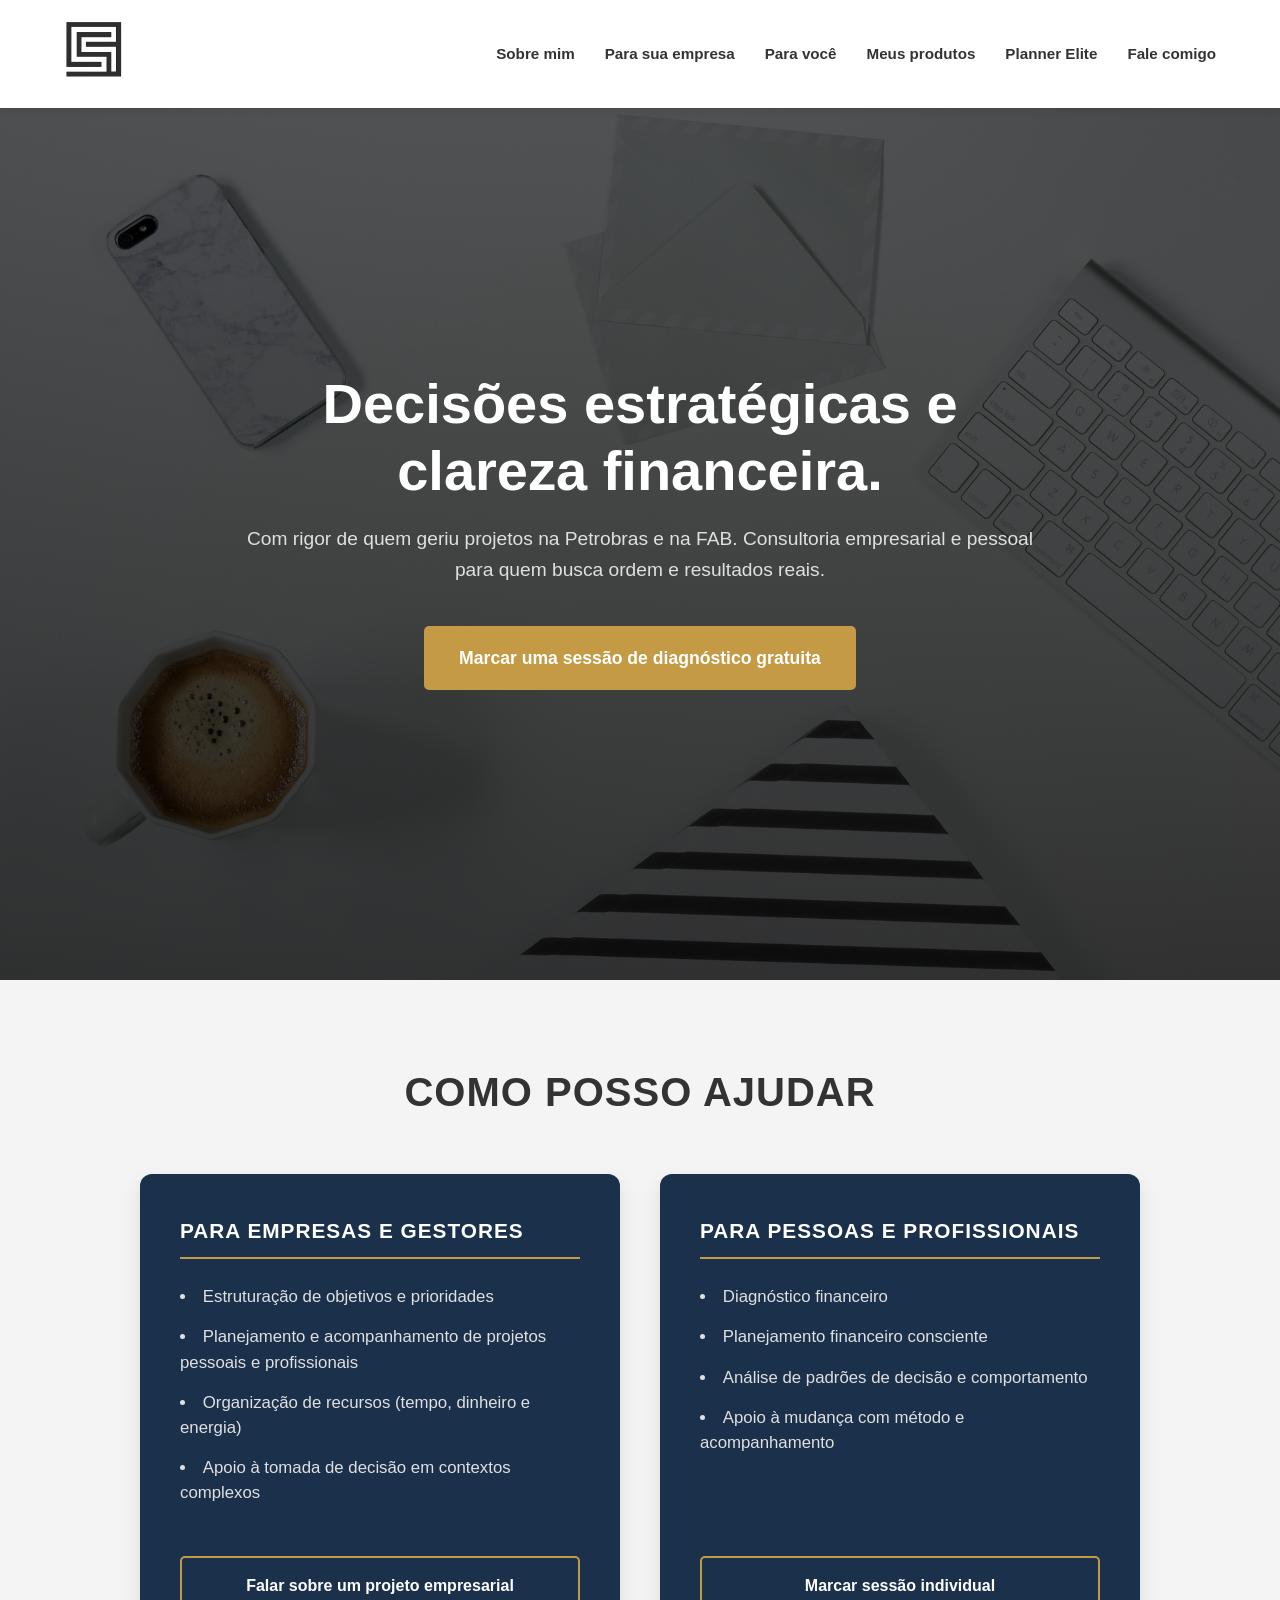
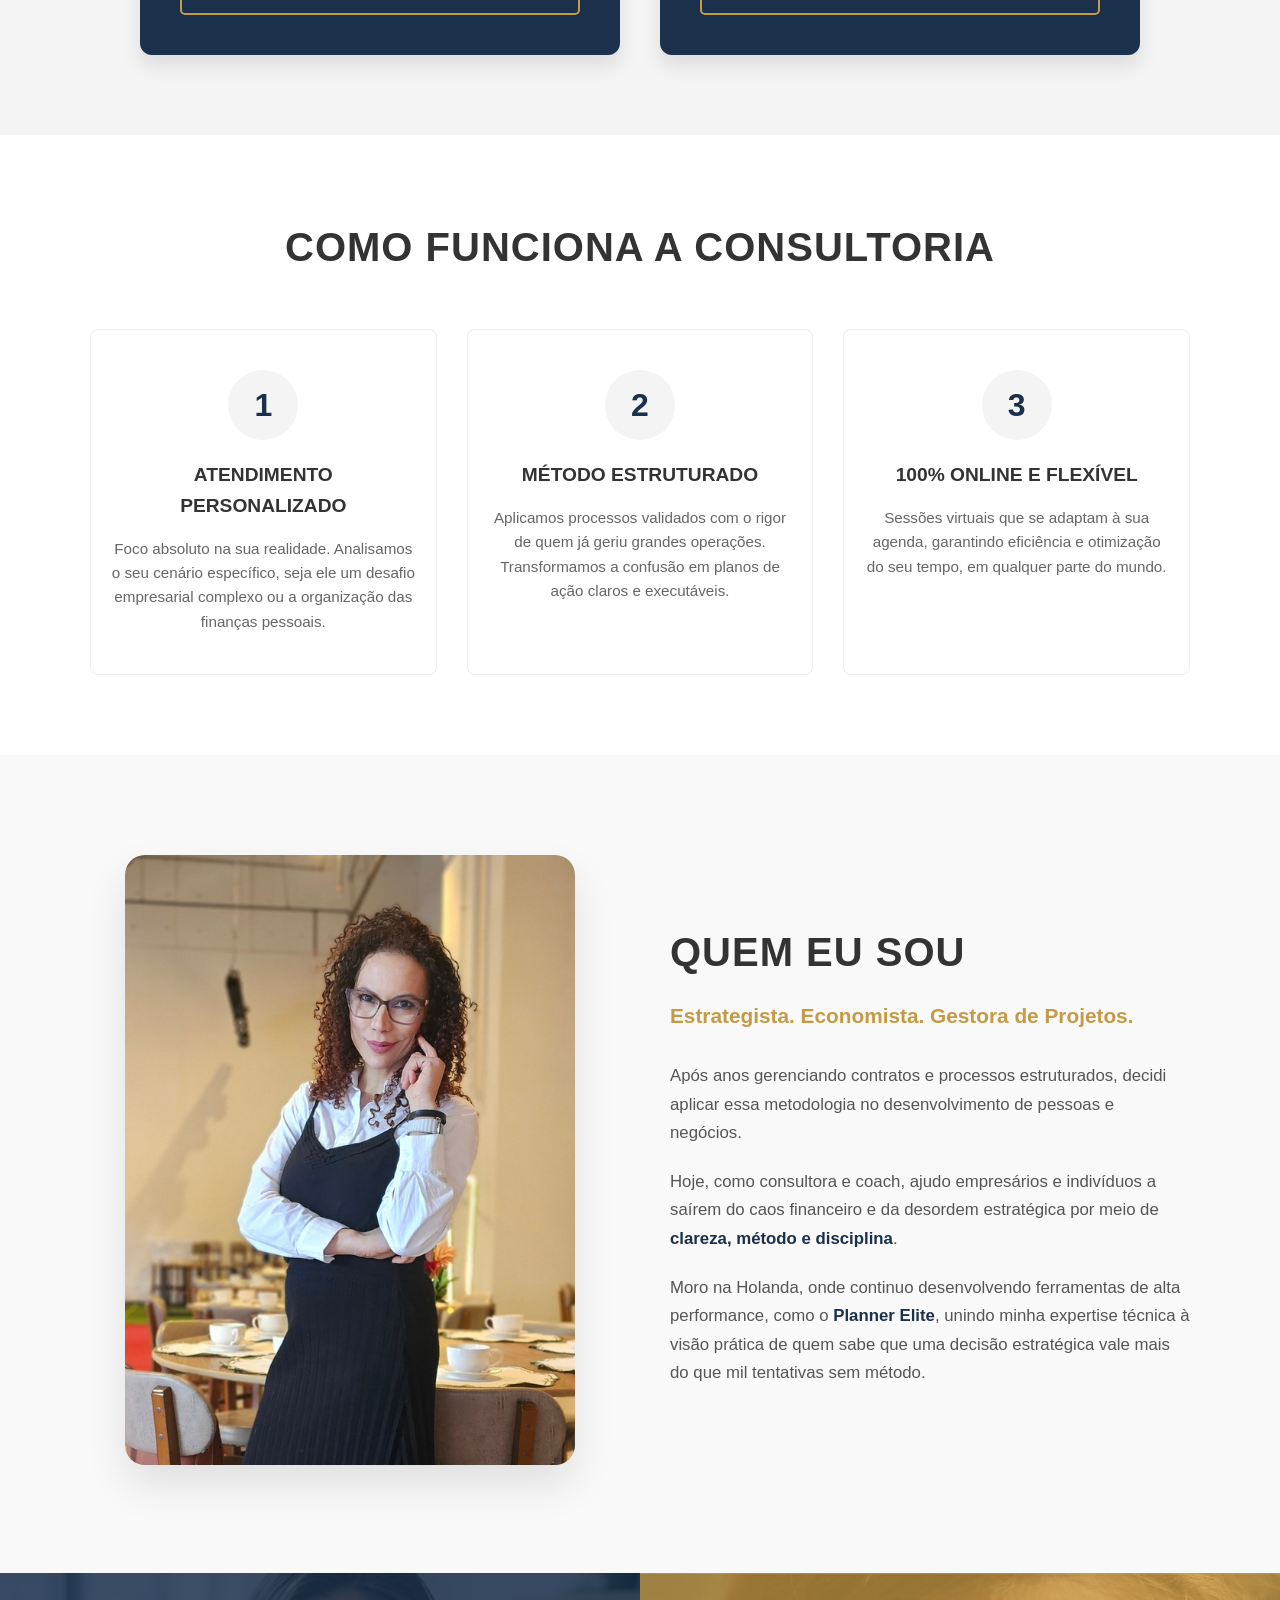
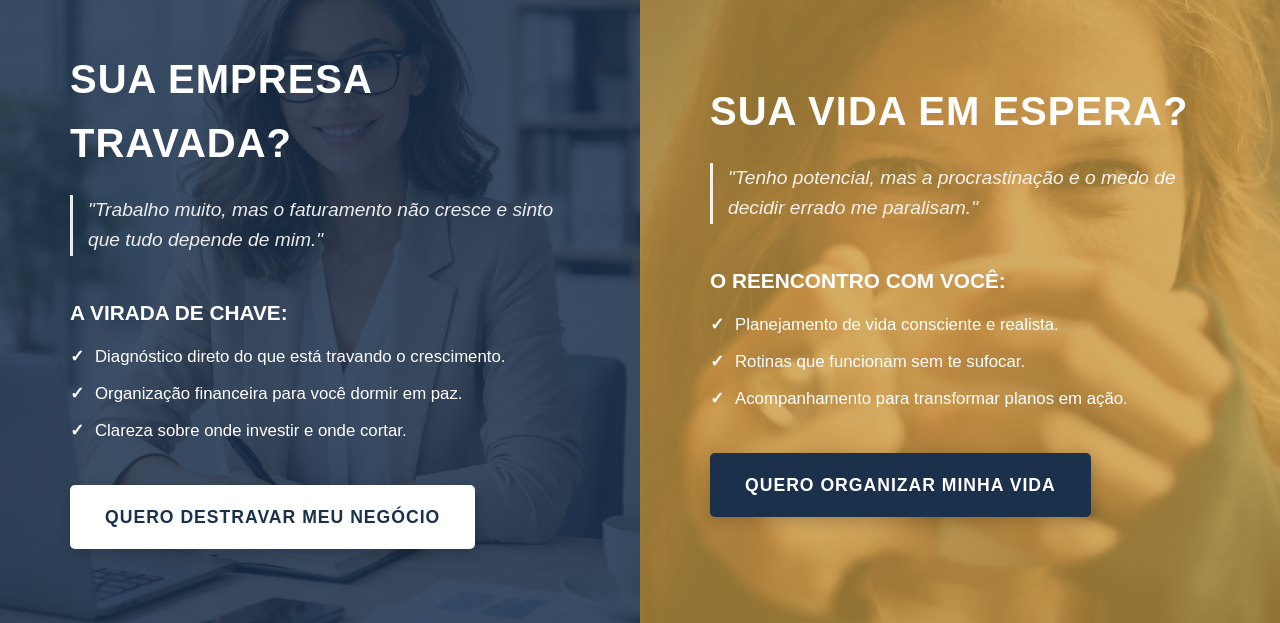
==== index.html @ e239690e "Criando as secções iniciais" ====
<!DOCTYPE html>
<html lang="pt-BR">

<head>
    <meta charset="UTF-8">
    <meta name="viewport" content="width=device-width, initial-scale=1.0">
    <title>Consultoria Financeira Estratégica | Raquel</title>
    <link rel="stylesheet" href="css/style.css">
</head>
<body>

    <header class="cabecalho">
        <div class="logo">
            <img src="assets/img/logo.png" alt="Logotipo Consultoria">
        </div>
        
        <nav class="menu">
            <ul>
                <li><a href="#sobre">Sobre mim</a></li>
                <li><a href="#empresa">Para sua empresa</a></li>
                <li><a href="#voce">Para você</a></li>
                <li><a href="#produtos">Meus produtos</a></li>
                <li><a href="#planner">Planner Elite</a></li>
                <li><a href="#contato" class="btn-menu">Fale comigo</a></li>
            </ul>
        </nav>
    </header>

    <section id="inicio" class="hero">
        <div class="hero-conteudo">
            <h1>Decisões estratégicas e clareza financeira.</h1>
            
            <p>Com rigor de quem geriu projetos na Petrobras e na FAB. Consultoria empresarial e pessoal para quem busca ordem e resultados reais.</p>
            
            <a href="#contato" class="btn-principal">Marcar uma sessão de diagnóstico gratuita</a>
        </div>
    </section>

    <section id="servicos" class="servicos">
        <h2 class="titulo-seccao">Como posso ajudar</h2>
        
        <div class="cards-container">
            
            <div class="card">
                <h3>Para Empresas e Gestores</h3>
                <ul>
                    <li>Estruturação de objetivos e prioridades</li>
                    <li>Planejamento e acompanhamento de projetos pessoais e profissionais</li>
                    <li>Organização de recursos (tempo, dinheiro e energia)</li>
                    <li>Apoio à tomada de decisão em contextos complexos</li>
                </ul>
                <a href="#contato" class="btn-card">Falar sobre um projeto empresarial</a>
            </div>

            <div class="card">
                <h3>Para Pessoas e Profissionais</h3>
                <ul>
                    <li>Diagnóstico financeiro</li>
                    <li>Planejamento financeiro consciente</li>
                    <li>Análise de padrões de decisão e comportamento</li>
                    <li>Apoio à mudança com método e acompanhamento</li>
                </ul>
                <a href="#contato" class="btn-card">Marcar sessão individual</a>
            </div>

        </div>
    </section>

    <section id="metodologia" class="metodologia">
        <h2 class="titulo-seccao">Como Funciona a Consultoria</h2>
        
        <div class="passos-container">
            <div class="passo-item">
                <div class="passo-numero">1</div>
                <h3>Atendimento Personalizado</h3>
                <p>Foco absoluto na sua realidade. Analisamos o seu cenário específico, seja ele um desafio empresarial complexo ou a organização das finanças pessoais.</p>
            </div>

            <div class="passo-item">
                <div class="passo-numero">2</div>
                <h3>Método Estruturado</h3>
                <p>Aplicamos processos validados com o rigor de quem já geriu grandes operações. Transformamos a confusão em planos de ação claros e executáveis.</p>
            </div>

            <div class="passo-item">
                <div class="passo-numero">3</div>
                <h3>100% Online e Flexível</h3>
                <p>Sessões virtuais que se adaptam à sua agenda, garantindo eficiência e otimização do seu tempo, em qualquer parte do mundo.</p>
            </div>
        </div>
    </section>

    <section id="sobre" class="sobre-mim">
        <div class="sobre-container">
            <div class="sobre-imagem">
                <img src="assets/img/foto-raquel1.jpg" alt="Raquel - Estrategista Financeira">
            </div>
            
            <div class="sobre-texto">
                <h2 class="titulo-seccao-esquerda">Quem eu sou</h2>
                <h3 class="subtitulo-destaque">Estrategista. Economista. Gestora de Projetos.</h3>
                
                <p>Após anos gerenciando contratos e processos estruturados, decidi aplicar essa metodologia no desenvolvimento de pessoas e negócios.</p>
                
                <p>Hoje, como consultora e coach, ajudo empresários e indivíduos a saírem do caos financeiro e da desordem estratégica por meio de <strong>clareza, método e disciplina</strong>.</p>
                
                <p>Moro na Holanda, onde continuo desenvolvendo ferramentas de alta performance, como o <strong>Planner Elite</strong>, unindo minha expertise técnica à visão prática de quem sabe que uma decisão estratégica vale mais do que mil tentativas sem método.</p>
            </div>
        </div>
    </section>

    <section id="solucoes" class="caminhos-split">
        
        <div class="caminho-coluna empresarial" style="background-image: url('assets/img/solucao-empresa.png');">
            <div class="overlay-caminho"></div> <div class="conteudo-caminho">
                <h2>Sua Empresa Travada?</h2>
                <p class="dor-principal">"Trabalho muito, mas o faturamento não cresce e sinto que tudo depende de mim."</p>
                
                <div class="lista-solucoes">
                    <h3>A Virada de Chave:</h3>
                    <ul>
                        <li>Diagnóstico direto do que está travando o crescimento.</li>
                        <li>Organização financeira para você dormir em paz.</li>
                        <li>Clareza sobre onde investir e onde cortar.</li>
                    </ul>
                </div>
                <a href="#contato" class="btn-caminho btn-empresa">Quero destravar meu negócio</a>
            </div>
        </div>

        <div class="caminho-coluna pessoal" style="background-image: url('assets/img/solucao-pessoal.jpg');">
            <div class="overlay-caminho"></div> <div class="conteudo-caminho">
                <h2>Sua Vida em Espera?</h2>
                <p class="dor-principal">"Tenho potencial, mas a procrastinação e o medo de decidir errado me paralisam."</p>
                
                <div class="lista-solucoes">
                    <h3>O Reencontro com Você:</h3>
                    <ul>
                        <li>Planejamento de vida consciente e realista.</li>
                        <li>Rotinas que funcionam sem te sufocar.</li>
                        <li>Acompanhamento para transformar planos em ação.</li>
                    </ul>
                </div>
                <a href="#contato" class="btn-caminho btn-pessoal">Quero organizar minha vida</a>
            </div>
        </div>

    </section>

    </body>
</html>
---- css/style.css ----
/* ======================================================= */
/* SECÇÃO 0: CONFIGURAÇÕES GERAIS                          */
/* ======================================================= */
* {
    margin: 0;
    padding: 0;
    box-sizing: border-box;
    font-family: 'Arial', sans-serif;
}

html {
    scroll-behavior: smooth; /* Faz a rolagem da página ser suave ao clicar no menu */
}

body {
    color: #333;
    line-height: 1.6;
}


/* ======================================================= */
/* SECÇÃO 1: CABEÇALHO E MENU DE NAVEGAÇÃO                 */
/* ======================================================= */
.cabecalho {
    display: flex;
    justify-content: space-between;
    align-items: center;
    padding: 20px 5%;
    background-color: #ffffff;
    box-shadow: 0 2px 10px rgba(0,0,0,0.1); /* Sombra leve no fundo do menu */
    position: fixed; /* Fixa o menu no topo ao rolar */
    width: 100%;
    top: 0;
    z-index: 1000; /* Garante que o menu fica sempre por cima de tudo */
}

.logo img {
    height: 60px; /* Tamanho do logótipo */
}

.menu ul {
    list-style: none;
    display: flex;
    align-items: center;
    gap: 30px; /* Espaço entre os links do menu */
}

.menu a {
    text-decoration: none;
    color: #333;
    font-weight: bold;
    font-size: 0.95rem;
    transition: color 0.3s ease;
}

.menu a:hover {
    color: #c49a45; /* Muda para dourado ao passar o rato */
}


/* ======================================================= */
/* SECÇÃO 2: DESTAQUE PRINCIPAL (HERO SECTION)             */
/* ======================================================= */
.hero {
    height: 100vh;
    /* Fundo escurecido sobreposto à imagem da mesa de negócios */
    background: linear-gradient(rgba(0, 0, 0, 0.65), rgba(0, 0, 0, 0.8)), url('../assets/img/hero-bg.jpg');
    background-size: cover;
    background-position: center;
    display: flex;
    align-items: center;
    justify-content: center;
    text-align: center;
    padding: 0 20px;
    margin-top: 80px; /* Dá espaço para o menu fixo não cobrir o conteúdo */
}

.hero-conteudo {
    max-width: 800px;
    color: #ffffff;
}

.hero h1 {
    font-size: 3.5rem;
    margin-bottom: 20px;
    line-height: 1.2;
}

.hero p {
    font-size: 1.2rem;
    margin-bottom: 40px;
    color: #e0e0e0;
}

/* Formatação do botão principal da Secção Hero */
.btn-principal {
    display: inline-block;
    padding: 18px 35px;
    background-color: #c49a45; /* Cor dourada */
    color: #ffffff;
    text-decoration: none;
    font-weight: bold;
    font-size: 1.1rem;
    border-radius: 5px;
    transition: background-color 0.3s ease, transform 0.2s;
}

.btn-principal:hover {
    background-color: #a37c32; /* Dourado mais escuro */
    transform: translateY(-3px); /* Efeito de salto */
}


/* ======================================================= */
/* SECÇÃO 3: SERVIÇOS (COMO POSSO AJUDAR)                  */
/* ======================================================= */
.servicos {
    background-color: #f4f4f4; /* Fundo cinza claro */
    padding: 80px 5%;
    text-align: center;
}

.titulo-seccao {
    font-size: 2.5rem;
    color: #333;
    margin-bottom: 50px;
    text-transform: uppercase;
    letter-spacing: 1px;
}

/* Define como os cartões se organizam lado a lado */
.cards-container {
    display: flex;
    justify-content: center;
    gap: 40px; 
    flex-wrap: wrap; /* Permite que os cartões desçam em ecrãs pequenos */
    max-width: 1000px;
    margin: 0 auto;
}

/* Visual individual de cada cartão */
.card {
    background-color: #1a304b; /* Azul corporativo */
    color: #ffffff;
    padding: 40px;
    border-radius: 12px;
    flex: 1;
    min-width: 320px;
    text-align: left;
    box-shadow: 0 10px 20px rgba(0,0,0,0.1);
    display: flex;
    flex-direction: column;
}

.card h3 {
    font-size: 1.3rem;
    margin-bottom: 25px;
    text-transform: uppercase;
    letter-spacing: 1px;
    color: #ffffff;
    border-bottom: 2px solid #c49a45; /* Linha dourada sob o título */
    padding-bottom: 10px;
}

.card ul {
    list-style-position: inside;
    margin-bottom: 35px;
    flex-grow: 1; /* Empurra o botão para a base do cartão */
}

.card ul li {
    margin-bottom: 15px;
    font-size: 1.05rem;
    line-height: 1.5;
    color: #e0e0e0;
}

/* Formatação dos botões transparentes dentro dos cartões azuis */
.btn-card {
    display: block;
    text-align: center;
    padding: 15px 20px;
    background-color: transparent;
    color: #ffffff;
    text-decoration: none;
    font-weight: bold;
    border: 2px solid #c49a45; /* Borda dourada */
    border-radius: 5px;
    transition: all 0.3s ease;
}

.btn-card:hover {
    background-color: #c49a45; /* Preenche de dourado ao passar o rato */
    color: #ffffff;
    transform: translateY(-2px);
}

/* ======================================================= */
/* SECÇÃO 4: METODOLOGIA E FORMATO DE ATUAÇÃO              */
/* ======================================================= */
.metodologia {
    background-color: #ffffff; /* Fundo branco para dar "respiro" após a secção cinza */
    padding: 80px 5%;
    text-align: center;
}

.passos-container {
    display: flex;
    justify-content: space-between;
    gap: 30px;
    max-width: 1100px;
    margin: 0 auto;
    flex-wrap: wrap; /* Para se adaptar perfeitamente aos telemóveis */
}

/* O Cartão Base */
.passo-item {
    flex: 1;
    min-width: 280px;
    padding: 40px 20px;
    background-color: #ffffff;
    border-radius: 8px;
    border: 1px solid #eeeeee;
    transition: all 0.4s ease; /* A magia do movimento suave acontece aqui */
    position: relative;
}

/* O Movimento: o cartão sobe ligeiramente e ganha sombra ao passar o rato */
.passo-item:hover {
    transform: translateY(-10px);
    box-shadow: 0 15px 30px rgba(0,0,0,0.08);
    border-color: #c49a45; /* A borda fica subtilmente dourada */
}

/* O Círculo com o Número */
.passo-numero {
    font-size: 2rem;
    font-weight: bold;
    color: #1a304b; /* Azul corporativo */
    background-color: #f4f4f4;
    width: 70px;
    height: 70px;
    line-height: 70px;
    border-radius: 50%;
    margin: 0 auto 20px auto;
    transition: all 0.4s ease;
}

/* O número também interage com o rato! Fica dourado. */
.passo-item:hover .passo-numero {
    background-color: #c49a45;
    color: #ffffff;
}

.passo-item h3 {
    font-size: 1.2rem;
    color: #333;
    margin-bottom: 15px;
    text-transform: uppercase;
}

.passo-item p {
    color: #666;
    font-size: 0.95rem;
    line-height: 1.6;
}

/* ======================================================= */
/* SECÇÃO 5: SOBRE MIM (QUEM EU SOU)                       */
/* ======================================================= */
.sobre-mim {
    background-color: #f9f9f9; /* Fundo cinza muito claro para diferenciar */
    padding: 100px 5%;
}

.sobre-container {
    display: flex;
    align-items: center; /* Alinha verticalmente a imagem e o texto */
    justify-content: center;
    gap: 60px; /* Espaço grande entre a imagem e o texto */
    max-width: 1100px;
    margin: 0 auto;
    flex-wrap: wrap-reverse; /* Em telas pequenas, o texto fica acima da imagem */
}

/* Estilos da Coluna da Imagem */
.sobre-imagem {
    flex: 1;
    min-width: 300px; /* Tamanho mínimo para a imagem não ficar muito pequena */
    text-align: center;
}

.sobre-imagem img {
    width: 100%;
    max-width: 450px; /* Tamanho máximo da imagem */
    border-radius: 20px; /* Bordas arredondadas */
    box-shadow: 0 20px 40px rgba(0,0,0,0.1); /* Sombra suave e elegante */
    transition: transform 0.4s ease; /* Efeito de movimento suave */
}

/* Efeito de zoom suave ao passar o mouse na imagem */
.sobre-imagem img:hover {
    transform: scale(1.03); /* Aumenta ligeiramente a imagem */
}

/* Estilos da Coluna do Texto */
.sobre-texto {
    flex: 1;
    min-width: 300px;
    text-align: left;
}

.titulo-seccao-esquerda {
    font-size: 2.5rem;
    color: #333;
    margin-bottom: 15px;
    text-transform: uppercase;
    letter-spacing: 1px;
}

.subtitulo-destaque {
    font-size: 1.3rem;
    color: #c49a45; /* Cor dourada para destaque */
    margin-bottom: 30px;
    font-weight: bold;
}

.sobre-texto p {
    font-size: 1.05rem;
    line-height: 1.7;
    color: #555;
    margin-bottom: 20px; /* Espaço entre os parágrafos */
}

.sobre-texto strong {
    color: #1a304b; /* Palavras em negrito com a cor azul corporativa */
}

/* Ajuste para telas menores (celulares) */
@media (max-width: 768px) {
    .sobre-container {
        text-align: center; /* Centraliza o texto em telas pequenas */
    }
    
    .sobre-texto {
        text-align: center;
    }
}

/* ======================================================= */
/* SECÇÃO 6: ESCOLHA O SEU CAMINHO (SPLIT SCREEN ANIMADO)  */
/* ======================================================= */
.caminhos-split {
    display: flex;
    min-height: 650px; /* Altura mínima para impor presença */
    width: 100%;
    overflow: hidden; /* Garante que nada sai do container durante a animação */
}

/* Configuração Base das Colunas */
.caminho-coluna {
    flex: 1; /* Ambas começam com o mesmo tamanho (50%) */
    position: relative;
    background-size: cover;
    background-position: center;
    display: flex;
    align-items: center;
    justify-content: center;
    padding: 60px 40px;
    transition: all 0.5s ease-in-out; /* O segredo do movimento suave */
    cursor: default;
}

/* Películas de sobreposição para garantir leitura do texto sobre as fotos */
.overlay-caminho {
    position: absolute;
    top: 0;
    left: 0;
    width: 100%;
    height: 100%;
    z-index: 1;
    transition: all 0.5s ease-in-out;
}

/* Cores específicas de cada lado */
.empresarial .overlay-caminho {
    background-color: rgba(26, 48, 75, 0.85); /* Azul corporativo forte */
}
.pessoal .overlay-caminho {
    background-color: rgba(196, 154, 69, 0.75); /* Dourado quente */
}

.conteudo-caminho {
    position: relative;
    z-index: 2; /* Texto fica sobre a película */
    max-width: 500px;
    color: #ffffff;
}

/* --- EFEITOS DE MOVIMENTO E HOVER (A MÁGICA) --- */

/* Quando passa o mouse numa coluna, ela cresce */
.caminho-coluna:hover {
    flex: 1.5; /* Aumenta de tamanho */
}

/* Quando passa o mouse na empresarial, a película dela fica um pouco mais transparente para destacar a foto */
.empresarial:hover .overlay-caminho {
    background-color: rgba(26, 48, 75, 0.7);
}

/* Quando passa o mouse na pessoal, a película dela também clareia */
.pessoal:hover .overlay-caminho {
    background-color: rgba(196, 154, 69, 0.6);
}

/* Efeito de "diminuir" o lado não focado (Este é um truque de CSS avançado)
   Se o mouse está sobre a SECÇÃO, mas NÃO sobre esta coluna específica, ela encolhe. */
.caminhos-split:hover .caminho-coluna:not(:hover) {
    flex: 0.8; /* Fica menor */
    filter: grayscale(30%) brightness(0.8); /* Fica ligeiramente cinza e mais escura */
}


/* --- TIPOGRAFIA E CONTEÚDO --- */
.conteudo-caminho h2 {
    font-size: 2.5rem;
    text-transform: uppercase;
    margin-bottom: 20px;
    letter-spacing: 1px;
}

.dor-principal {
    font-size: 1.2rem;
    font-style: italic;
    margin-bottom: 40px;
    opacity: 0.9;
    border-left: 3px solid #ffffff;
    padding-left: 15px;
}

.lista-solucoes h3 {
    font-size: 1.3rem;
    margin-bottom: 15px;
    text-transform: uppercase;
    color: #ffffff;
}

.lista-solucoes ul {
    list-style: none;
    margin-bottom: 40px;
}

.lista-solucoes ul li {
    margin-bottom: 10px;
    font-size: 1.05rem;
    position: relative;
    padding-left: 25px;
}

/* Ícone de "check" antes de cada solução */
.lista-solucoes ul li::before {
    content: '✓';
    position: absolute;
    left: 0;
    color: #ffffff;
    font-weight: bold;
}

/* --- BOTÕES MATADORES (CTA) --- */
.btn-caminho {
    display: inline-block;
    padding: 18px 35px;
    text-decoration: none;
    font-weight: bold;
    font-size: 1.1rem;
    border-radius: 5px;
    transition: all 0.3s ease;
    text-transform: uppercase;
    letter-spacing: 1px;
    box-shadow: 0 5px 15px rgba(0,0,0,0.2);
}

.btn-empresa {
    background-color: #ffffff;
    color: #1a304b;
}

.btn-empresa:hover {
    background-color: #c49a45; /* Fica dourado no hover */
    color: #ffffff;
    transform: translateY(-3px);
}

.btn-pessoal {
    background-color: #1a304b; /* Botão azul sobre o fundo dourado */
    color: #ffffff;
}

.btn-pessoal:hover {
    background-color: #ffffff;
    color: #1a304b;
    transform: translateY(-3px);
}

/* --- RESPONSIVIDADE (Para Celulares e Tablets) --- */
@media (max-width: 900px) {
    .caminhos-split {
        flex-direction: column; /* Empilha as colunas verticalmente */
    }

    .caminho-coluna {
        padding: 80px 20px; /* Mais espaço interno no mobile */
        flex: auto; /* Remove o efeito de flex-grow no mobile */
        min-height: 500px;
    }

    /* Desativa os efeitos de hover complexos em telas de toque para evitar bugs */
    .caminho-coluna:hover { flex: auto; }
    .caminhos-split:hover .caminho-coluna:not(:hover) { flex: auto; filter: none; }

    .conteudo-caminho h2 {
        font-size: 2rem;
    }
}
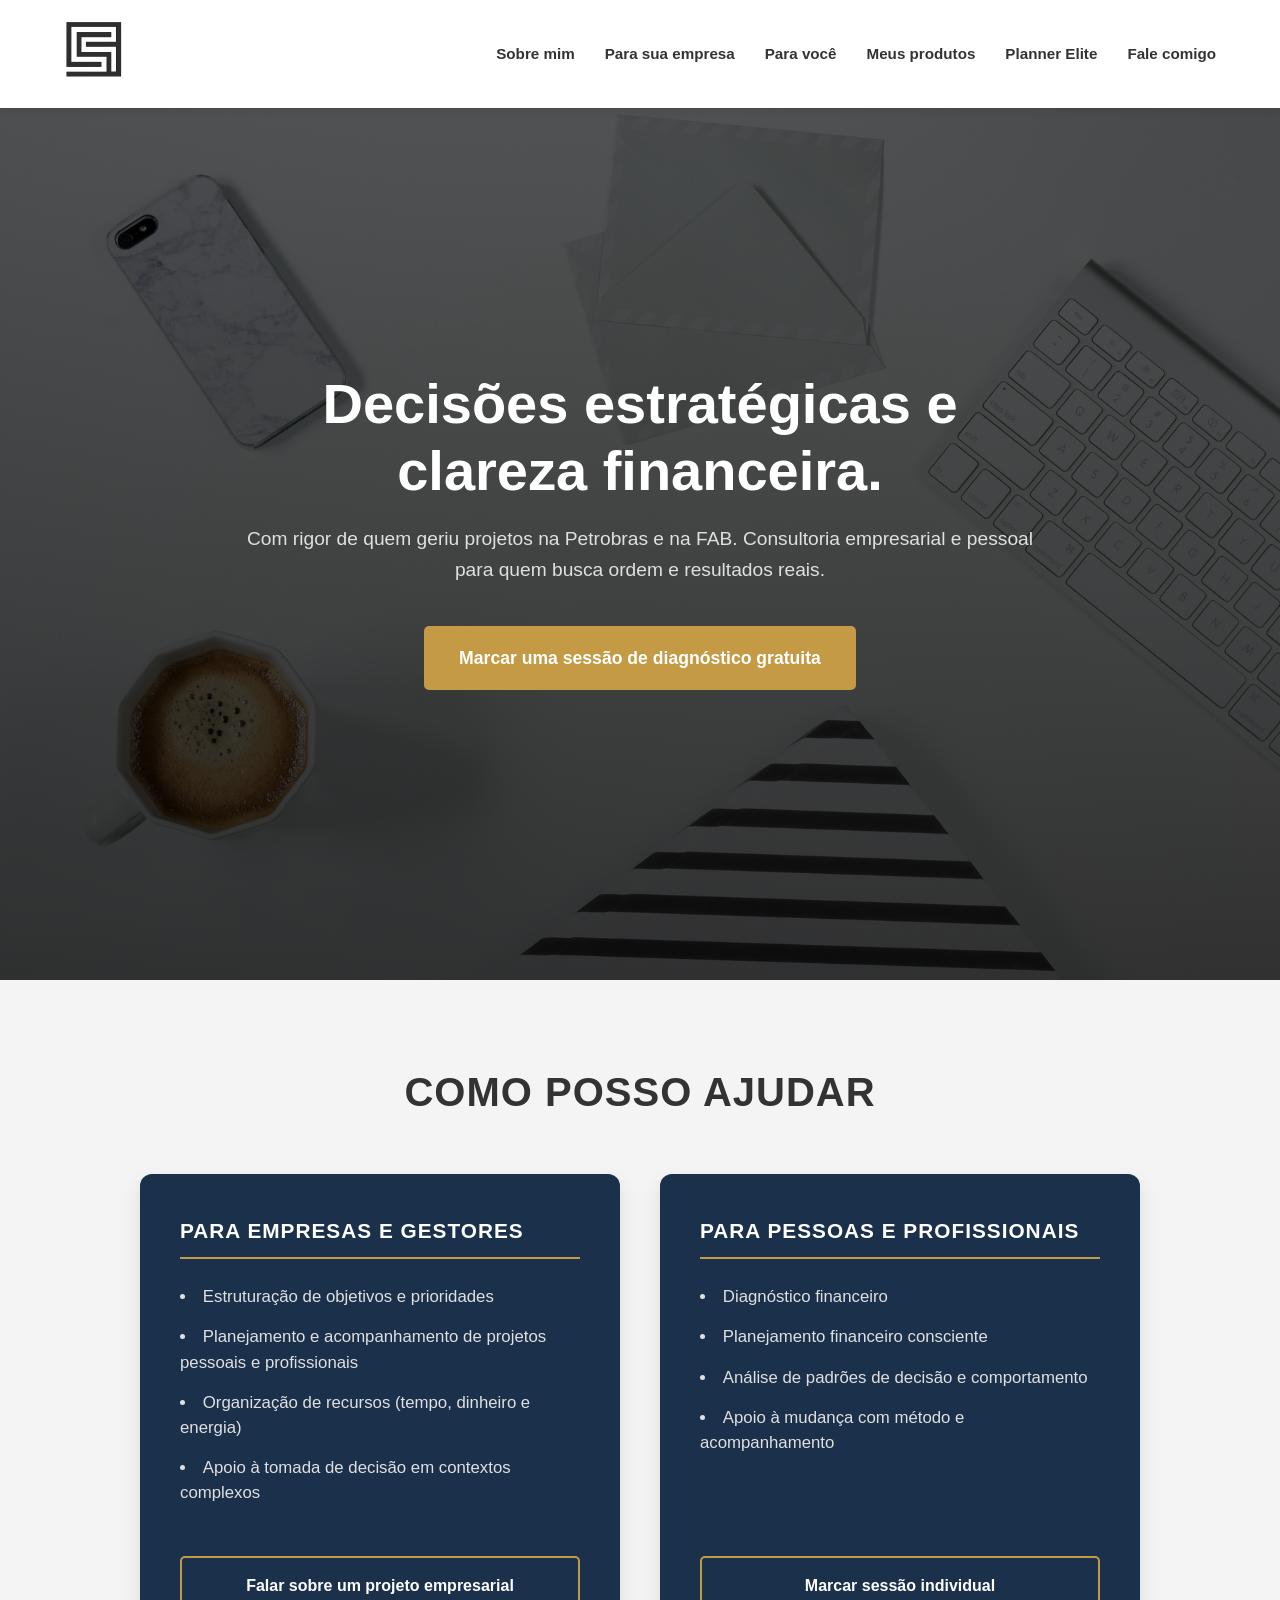
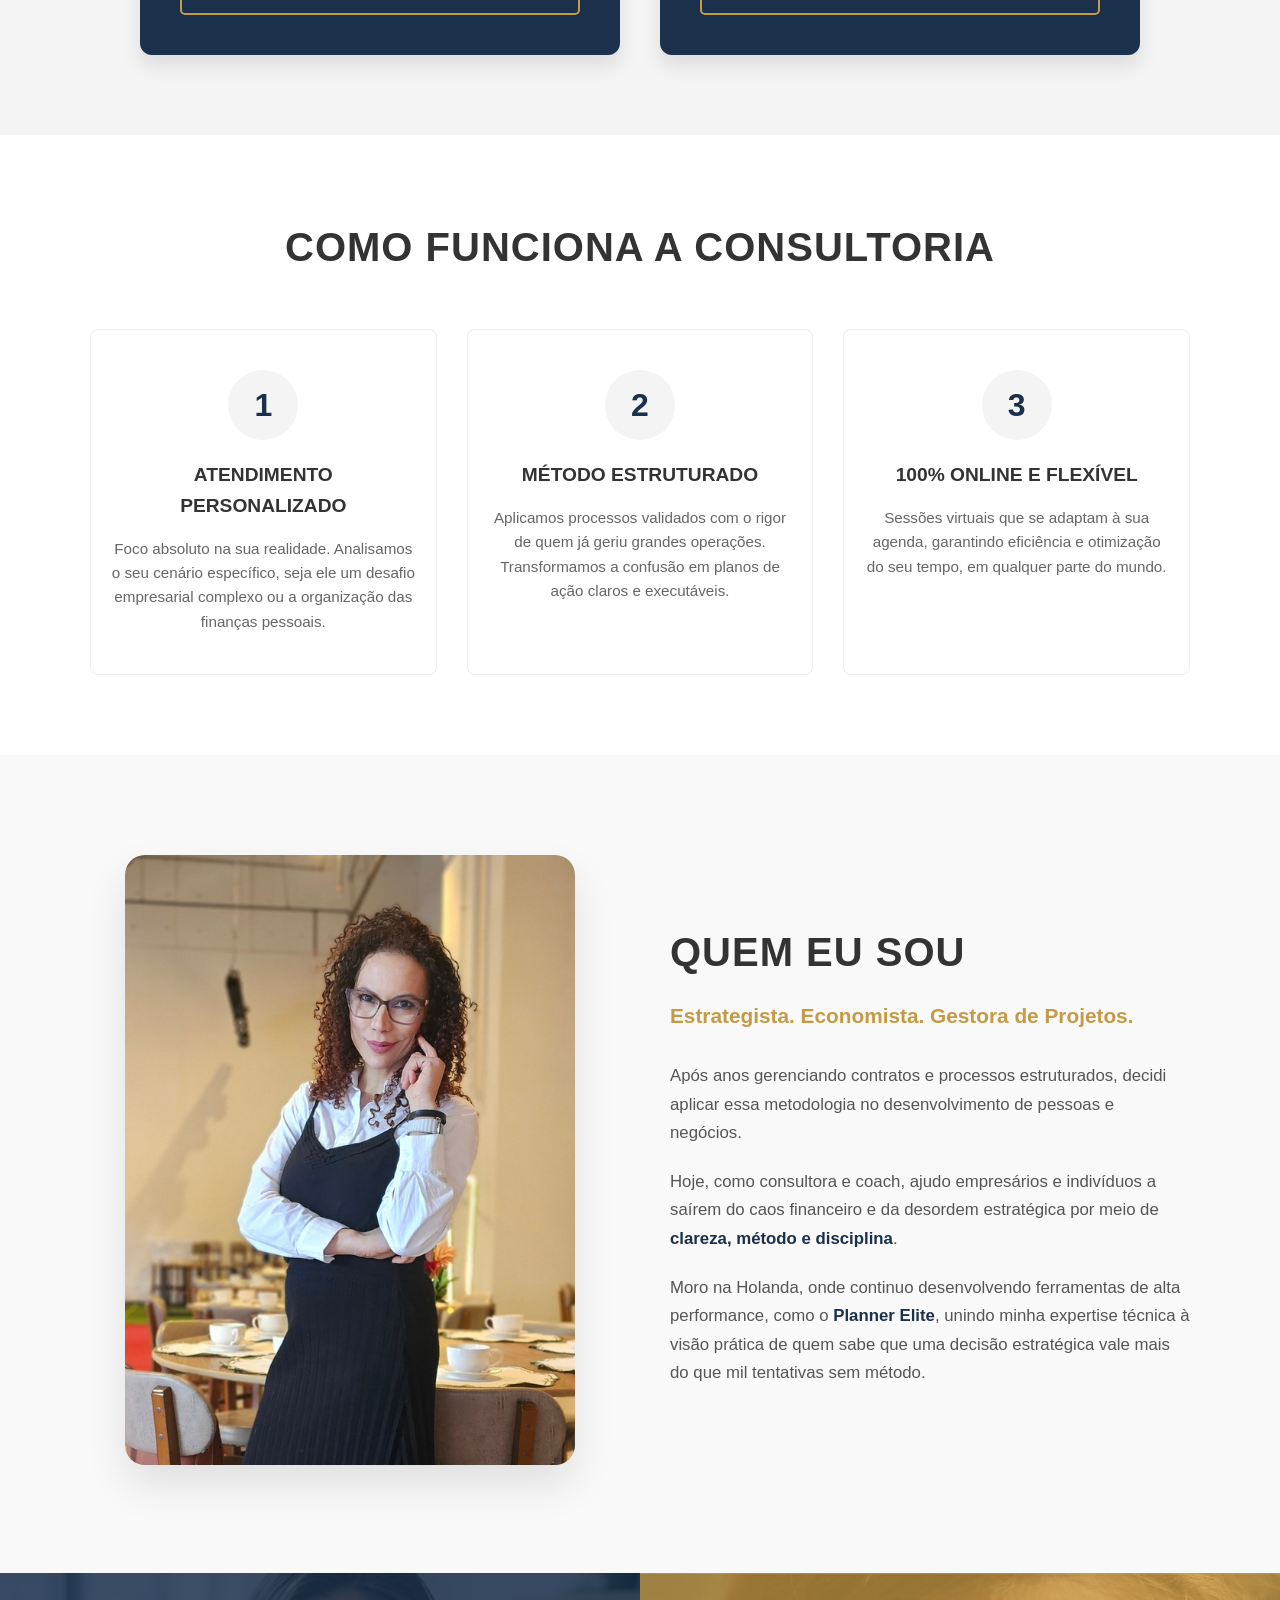
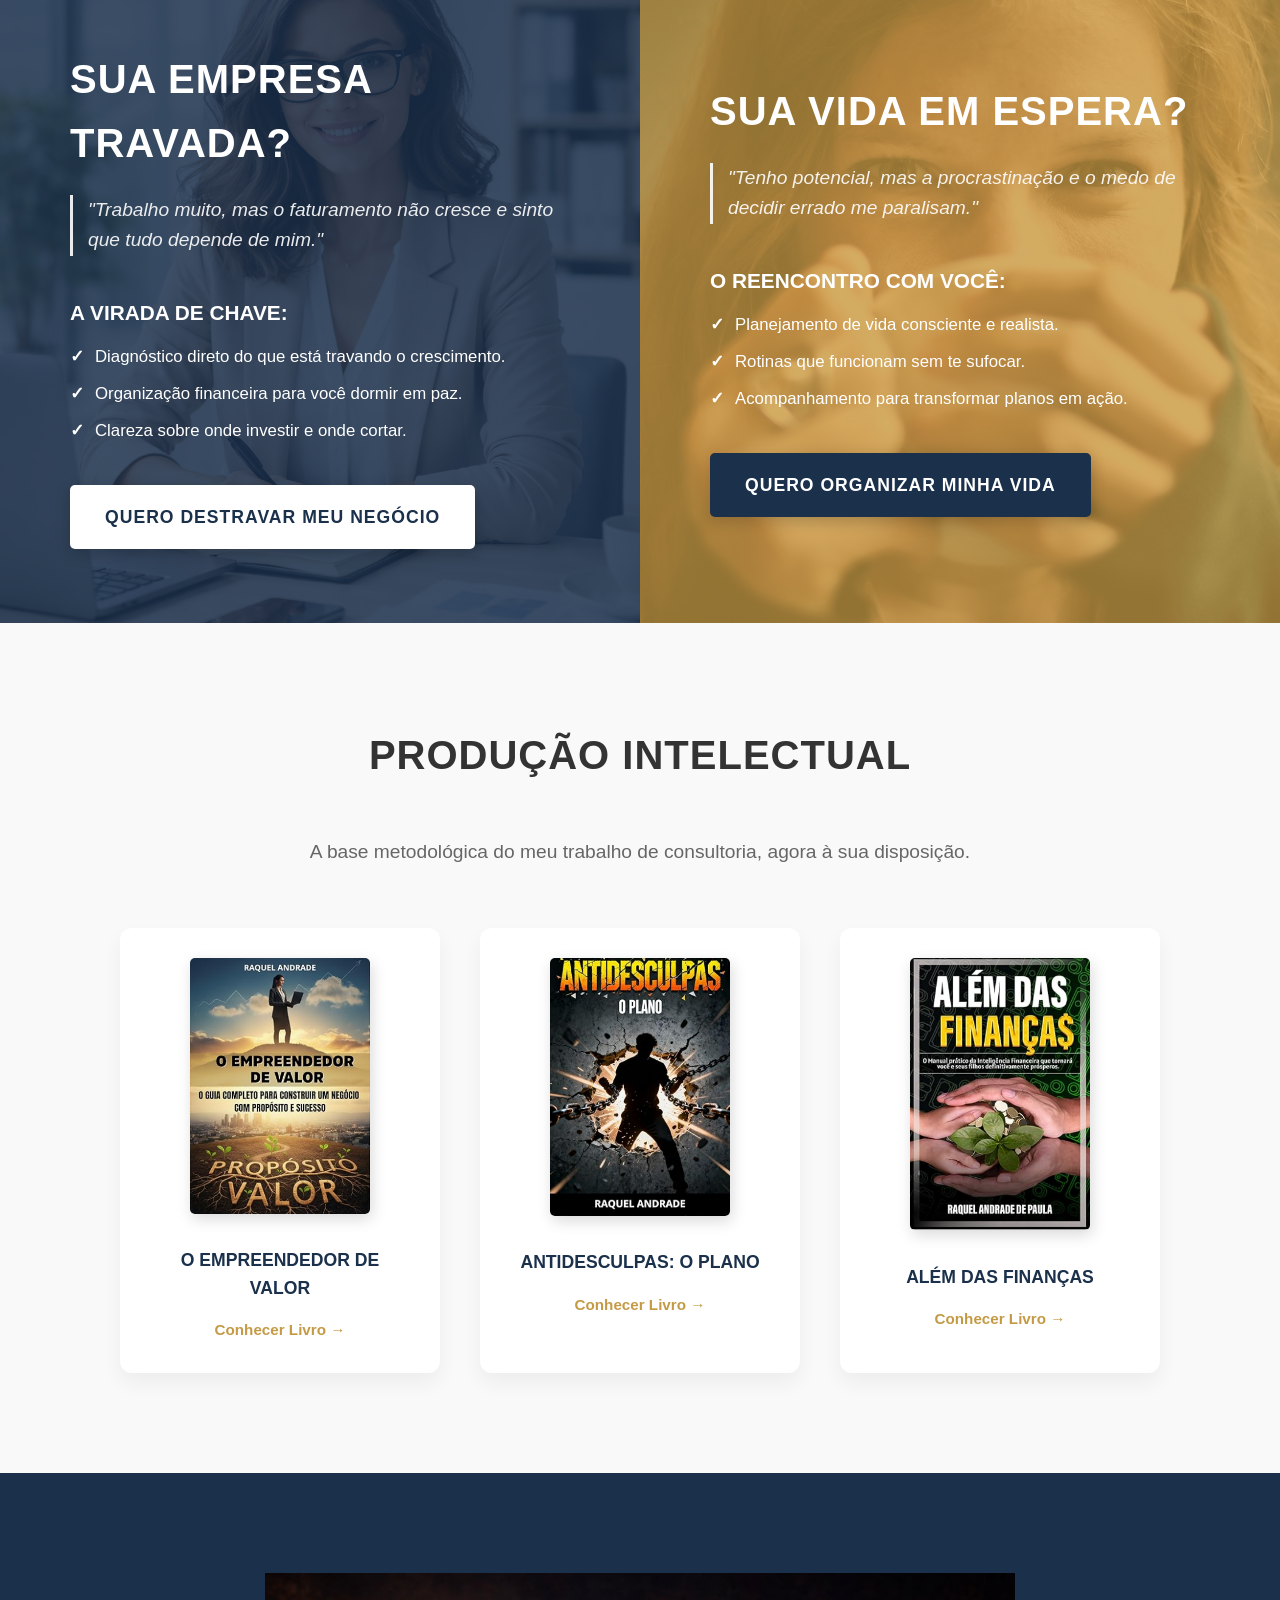
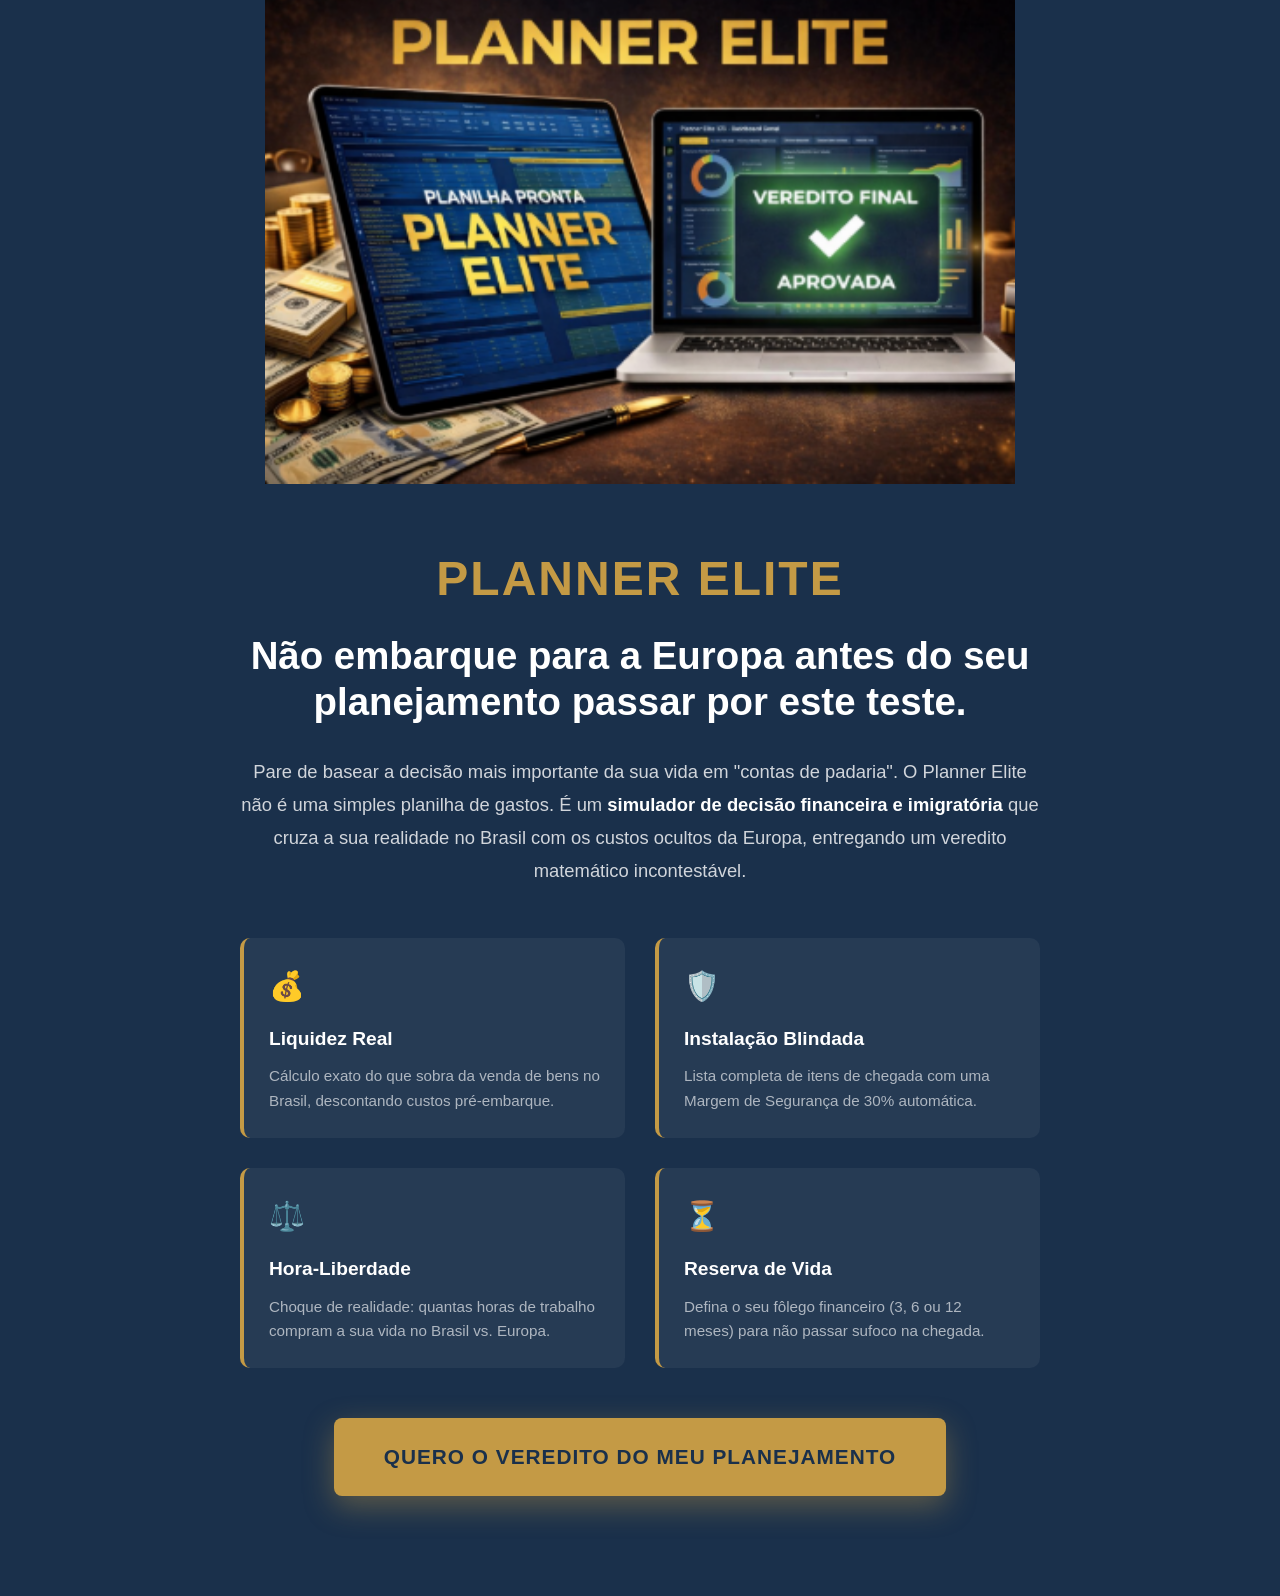
==== commit d059bac2: "Adicionamos a secção de produtos" ====
--- a/index.html
+++ b/index.html
@@ -147,5 +147,76 @@
 
     </section>
 
+    <section id="produtos" class="vitrine-livros">
+        <div class="vitrine-container">
+            <h2 class="titulo-seccao">Produção Intelectual</h2>
+            <p class="subtitulo-seccao">A base metodológica do meu trabalho de consultoria, agora à sua disposição.</p>
+            
+            <div class="livros-grid">
+                <div class="livro-card">
+                    <img src="assets/img/livro-1.png" alt="Livro Propósito Valor">
+                    <h3>O Empreendedor de Valor</h3>
+                    <a href="#contato" class="btn-link">Conhecer Livro &rarr;</a>
+                </div>
+
+                <div class="livro-card">
+                    <img src="assets/img/livro-2.png" alt="Livro Antidesculpas">
+                    <h3>Antidesculpas: O Plano</h3>
+                    <a href="#contato" class="btn-link">Conhecer Livro &rarr;</a>
+                </div>
+
+                <div class="livro-card">
+                    <img src="assets/img/livro-3.png" alt="Livro Além das Finanças">
+                    <h3>Além das Finanças</h3>
+                    <a href="#contato" class="btn-link">Conhecer Livro &rarr;</a>
+                </div>
+            </div>
+        </div>
+    </section>
+
+    <section id="planner" class="planner-elite">
+        <div class="planner-container">
+            
+            <div class="planner-imagem">
+                <img src="assets/img/planner-mockup.png" alt="Sistema Planner Elite">
+            </div>
+            
+            <div class="planner-copy">
+                <h2 class="planner-titulo">Planner Elite</h2>
+                <h3 class="planner-hook">Não embarque para a Europa antes do seu planejamento passar por este teste.</h3>
+                
+                <p class="planner-desc">Pare de basear a decisão mais importante da sua vida em "contas de padaria". O Planner Elite não é uma simples planilha de gastos. É um <strong>simulador de decisão financeira e imigratória</strong> que cruza a sua realidade no Brasil com os custos ocultos da Europa, entregando um veredito matemático incontestável.</p>
+                
+                <div class="features-grid">
+                    <div class="feature-item">
+                        <span class="feature-icon">💰</span>
+                        <h4>Liquidez Real</h4>
+                        <p>Cálculo exato do que sobra da venda de bens no Brasil, descontando custos pré-embarque.</p>
+                    </div>
+                    <div class="feature-item">
+                        <span class="feature-icon">🛡️</span>
+                        <h4>Instalação Blindada</h4>
+                        <p>Lista completa de itens de chegada com uma Margem de Segurança de 30% automática.</p>
+                    </div>
+                    <div class="feature-item">
+                        <span class="feature-icon">⚖️</span>
+                        <h4>Hora-Liberdade</h4>
+                        <p>Choque de realidade: quantas horas de trabalho compram a sua vida no Brasil vs. Europa.</p>
+                    </div>
+                    <div class="feature-item">
+                        <span class="feature-icon">⏳</span>
+                        <h4>Reserva de Vida</h4>
+                        <p>Defina o seu fôlego financeiro (3, 6 ou 12 meses) para não passar sufoco na chegada.</p>
+                    </div>
+                </div>
+
+                <div class="planner-cta-box">
+                    <a href="#contato" class="btn-principal btn-dourado-full">Quero o Veredito do Meu Planejamento</a>
+                </div>
+            </div>
+
+        </div>
+    </section>
+
     </body>
 </html>
--- a/css/style.css
+++ b/css/style.css
@@ -522,4 +522,224 @@
     .conteudo-caminho h2 {
         font-size: 2rem;
     }
-}+}
+
+/* ======================================================= */
+/* SECÇÃO 7: VITRINE DE LIVROS                             */
+/* ======================================================= */
+.vitrine-livros {
+    background-color: #f9f9f9;
+    padding: 100px 5%;
+    text-align: center;
+}
+
+.subtitulo-seccao {
+    font-size: 1.2rem;
+    color: #666;
+    margin-bottom: 60px;
+}
+
+.livros-grid {
+    display: flex;
+    justify-content: center;
+    gap: 40px;
+    max-width: 1100px;
+    margin: 0 auto;
+    flex-wrap: wrap;
+}
+
+.livro-card {
+    background: #ffffff;
+    padding: 30px;
+    border-radius: 12px;
+    box-shadow: 0 10px 20px rgba(0,0,0,0.05);
+    transition: transform 0.3s ease, box-shadow 0.3s ease;
+    flex: 1;
+    min-width: 250px;
+    max-width: 320px;
+}
+
+.livro-card:hover {
+    transform: translateY(-10px);
+    box-shadow: 0 15px 30px rgba(0,0,0,0.1);
+}
+
+/* Imagens dos livros padronizadas */
+.livro-card img {
+    width: 100%;
+    max-width: 180px;
+    height: auto;
+    border-radius: 5px;
+    box-shadow: 2px 5px 15px rgba(0,0,0,0.15); /* Efeito 3D no livro */
+    margin-bottom: 25px;
+}
+
+.livro-card h3 {
+    font-size: 1.1rem;
+    color: #1a304b;
+    margin-bottom: 15px;
+    text-transform: uppercase;
+}
+
+.btn-link {
+    color: #c49a45;
+    text-decoration: none;
+    font-weight: bold;
+    font-size: 0.95rem;
+    transition: color 0.3s;
+}
+
+.btn-link:hover {
+    color: #a37c32;
+}
+
+/* ======================================================= */
+/* SECÇÃO 8: PLANNER ELITE (A OFERTA MATADORA - REDESIGN)  */
+/* ======================================================= */
+.planner-elite {
+    background-color: #1a304b; /* Fundo azul corporativo escuro */
+    color: #ffffff;
+    padding: 100px 5%;
+}
+
+.planner-container {
+    display: flex;
+    /* MUDANÇA PRINCIPAL: Coluna em vez de linha */
+    flex-direction: column; 
+    align-items: center;
+    justify-content: center;
+    gap: 50px; /* Espaço entre a imagem gigante e o texto */
+    max-width: 1200px;
+    margin: 0 auto;
+}
+
+/* Coluna da Imagem (Agora ocupa a largura total) */
+.planner-imagem {
+    width: 100%;
+    text-align: center;
+}
+
+/* Animação suave e TAMANHO GIGANTE */
+.planner-imagem img {
+    width: 100%;
+    /* AQUI ESTÁ O SEGREDO: Aumentamos muito o tamanho máximo */
+    max-width: 750px; 
+    height: auto;
+    /* Mantemos a animação de flutuar */
+    animation: flutuar 4s ease-in-out infinite;
+}
+
+@keyframes flutuar {
+    0% { transform: translateY(0px); }
+    50% { transform: translateY(-20px); /* Aumentei um pouco o movimento para ser mais notável na imagem grande */ }
+    100% { transform: translateY(0px); }
+}
+
+/* Coluna de Texto (Agora centralizada abaixo da imagem) */
+.planner-copy {
+    width: 100%;
+    max-width: 900px; /* Limita a largura do texto para não ficar cansativo de ler */
+    text-align: center; /* Centraliza tudo */
+}
+
+.planner-titulo {
+    font-size: 3rem; /* Título ligeiramente maior */
+    color: #c49a45;
+    text-transform: uppercase;
+    letter-spacing: 2px;
+    margin-bottom: 15px;
+}
+
+.planner-hook {
+    font-size: 2.4rem; /* Gancho maior e mais impactante */
+    line-height: 1.2;
+    margin-bottom: 30px;
+    color: #ffffff;
+}
+
+.planner-desc {
+    font-size: 1.15rem;
+    color: #d1d5db;
+    line-height: 1.8;
+    margin-bottom: 50px;
+    max-width: 800px; /* O parágrafo fica um pouco mais estreito para leitura fácil */
+    margin-left: auto;
+    margin-right: auto;
+}
+
+.planner-desc strong {
+    color: #ffffff;
+}
+
+/* Grid de Benefícios (Mantém-se, mas centralizado na tela) */
+.features-grid {
+    display: grid;
+    /* MUDANÇA PRINCIPAL: Força exatamente 2 colunas de tamanhos iguais */
+    grid-template-columns: repeat(2, 1fr); 
+    gap: 30px;
+    margin-bottom: 50px;
+    text-align: left;
+    max-width: 800px; /* Limita a largura máxima para os cartões não ficarem esticados demais */
+    margin-left: auto; /* Centraliza o grid todo na tela */
+    margin-right: auto;
+}
+
+.feature-item {
+    background-color: rgba(255, 255, 255, 0.05);
+    padding: 25px;
+    border-radius: 10px;
+    border-left: 4px solid #c49a45;
+    transition: transform 0.3s, background-color 0.3s;
+}
+
+.feature-item:hover {
+    transform: translateY(-5px); /* Agora o movimento é para cima */
+    background-color: rgba(255, 255, 255, 0.08);
+}
+
+.feature-icon {
+    font-size: 1.8rem;
+    display: block;
+    margin-bottom: 15px;
+}
+
+.feature-item h4 {
+    font-size: 1.2rem;
+    color: #ffffff;
+    margin-bottom: 10px;
+}
+
+.feature-item p {
+    font-size: 0.95rem;
+    color: #aeb6c0;
+    line-height: 1.6;
+}
+
+/* Botão Centralizado */
+.planner-cta-box {
+    text-align: center;
+}
+
+.btn-dourado-full {
+    background-color: #c49a45;
+    color: #1a304b;
+    font-size: 1.3rem;
+    font-weight: bold;
+    padding: 22px 50px; /* Botão ainda mais robusto */
+    display: inline-block;
+    border-radius: 8px;
+    text-decoration: none;
+    text-transform: uppercase;
+    letter-spacing: 1px;
+    box-shadow: 0 10px 30px rgba(196, 154, 69, 0.4);
+    transition: all 0.3s ease;
+}
+
+.btn-dourado-full:hover {
+    background-color: #ffffff; /* Fica branco ao passar o rato para contraste máximo */
+    color: #1a304b;
+    transform: translateY(-5px);
+    box-shadow: 0 15px 40px rgba(255, 255, 255, 0.3);
+}
+
+/* Não são necessários ajustes de responsividade complexos, pois o layout natural já funciona bem no mobile! */
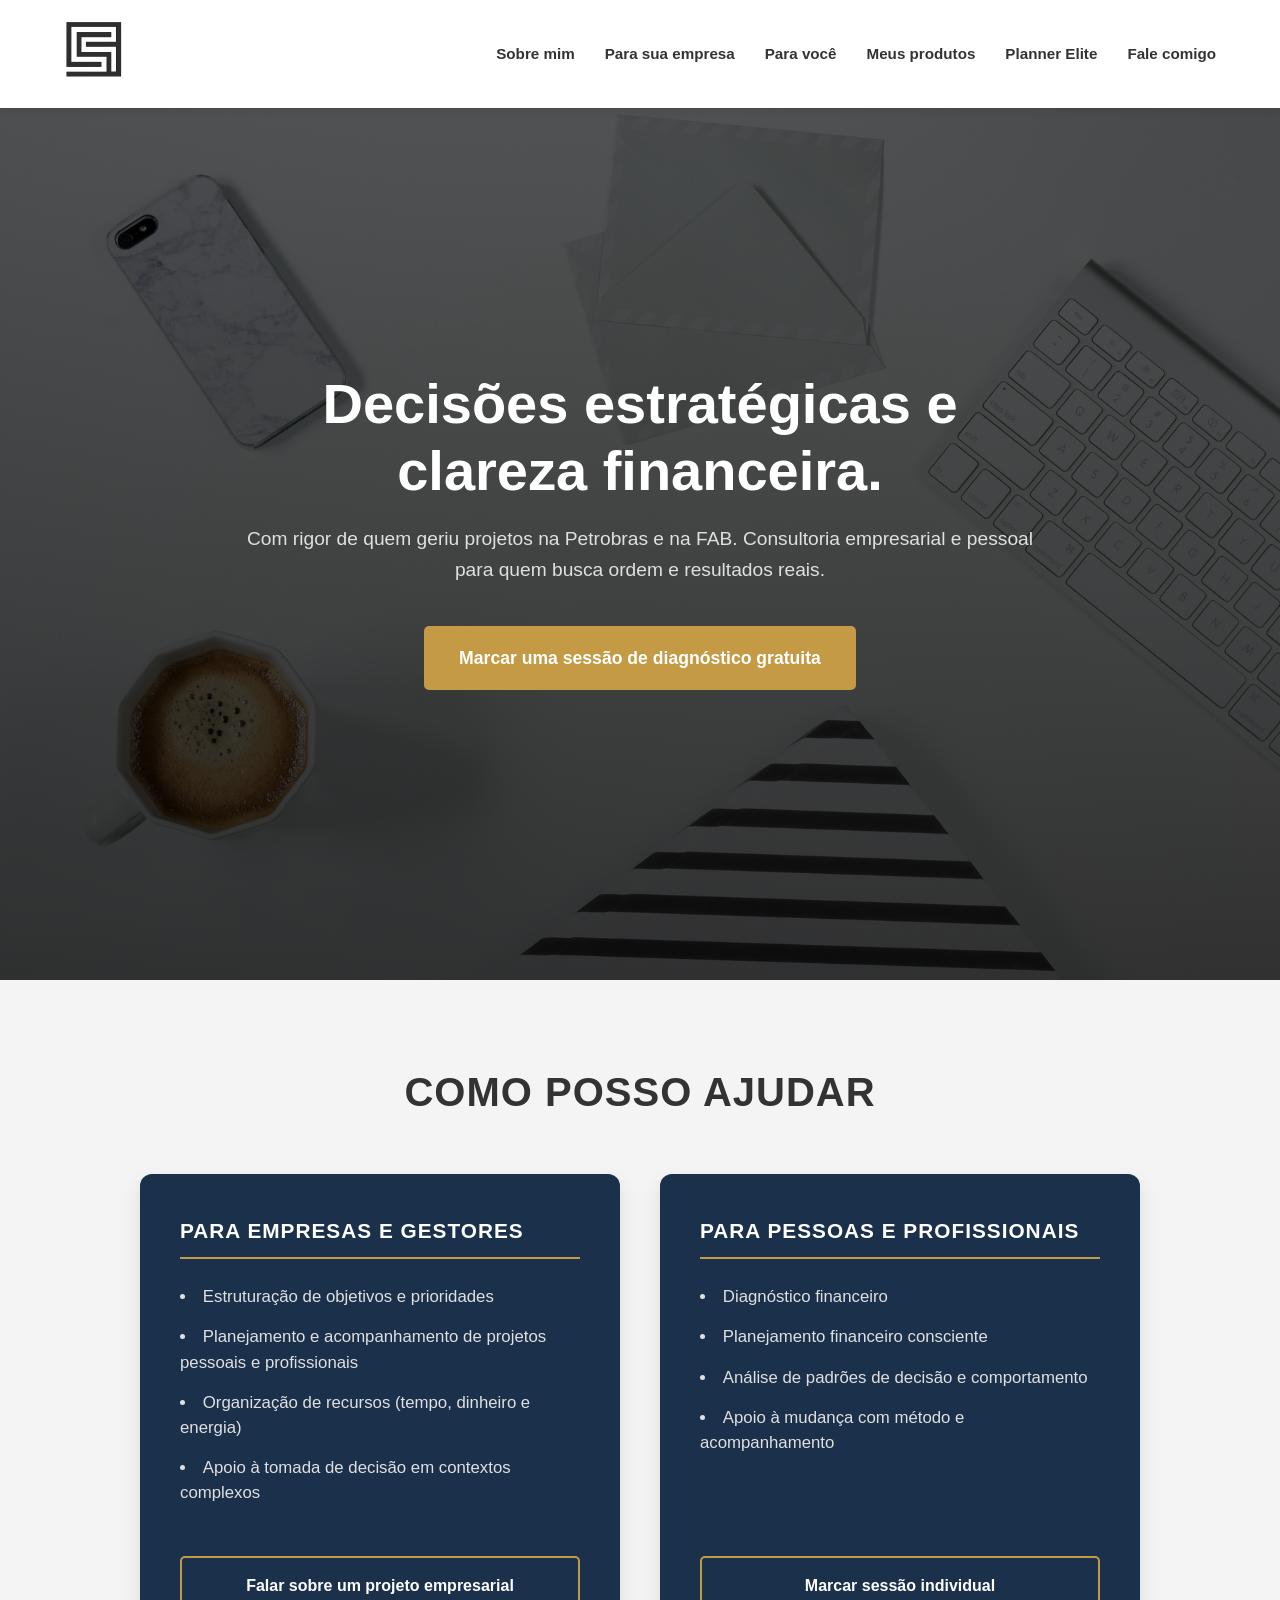
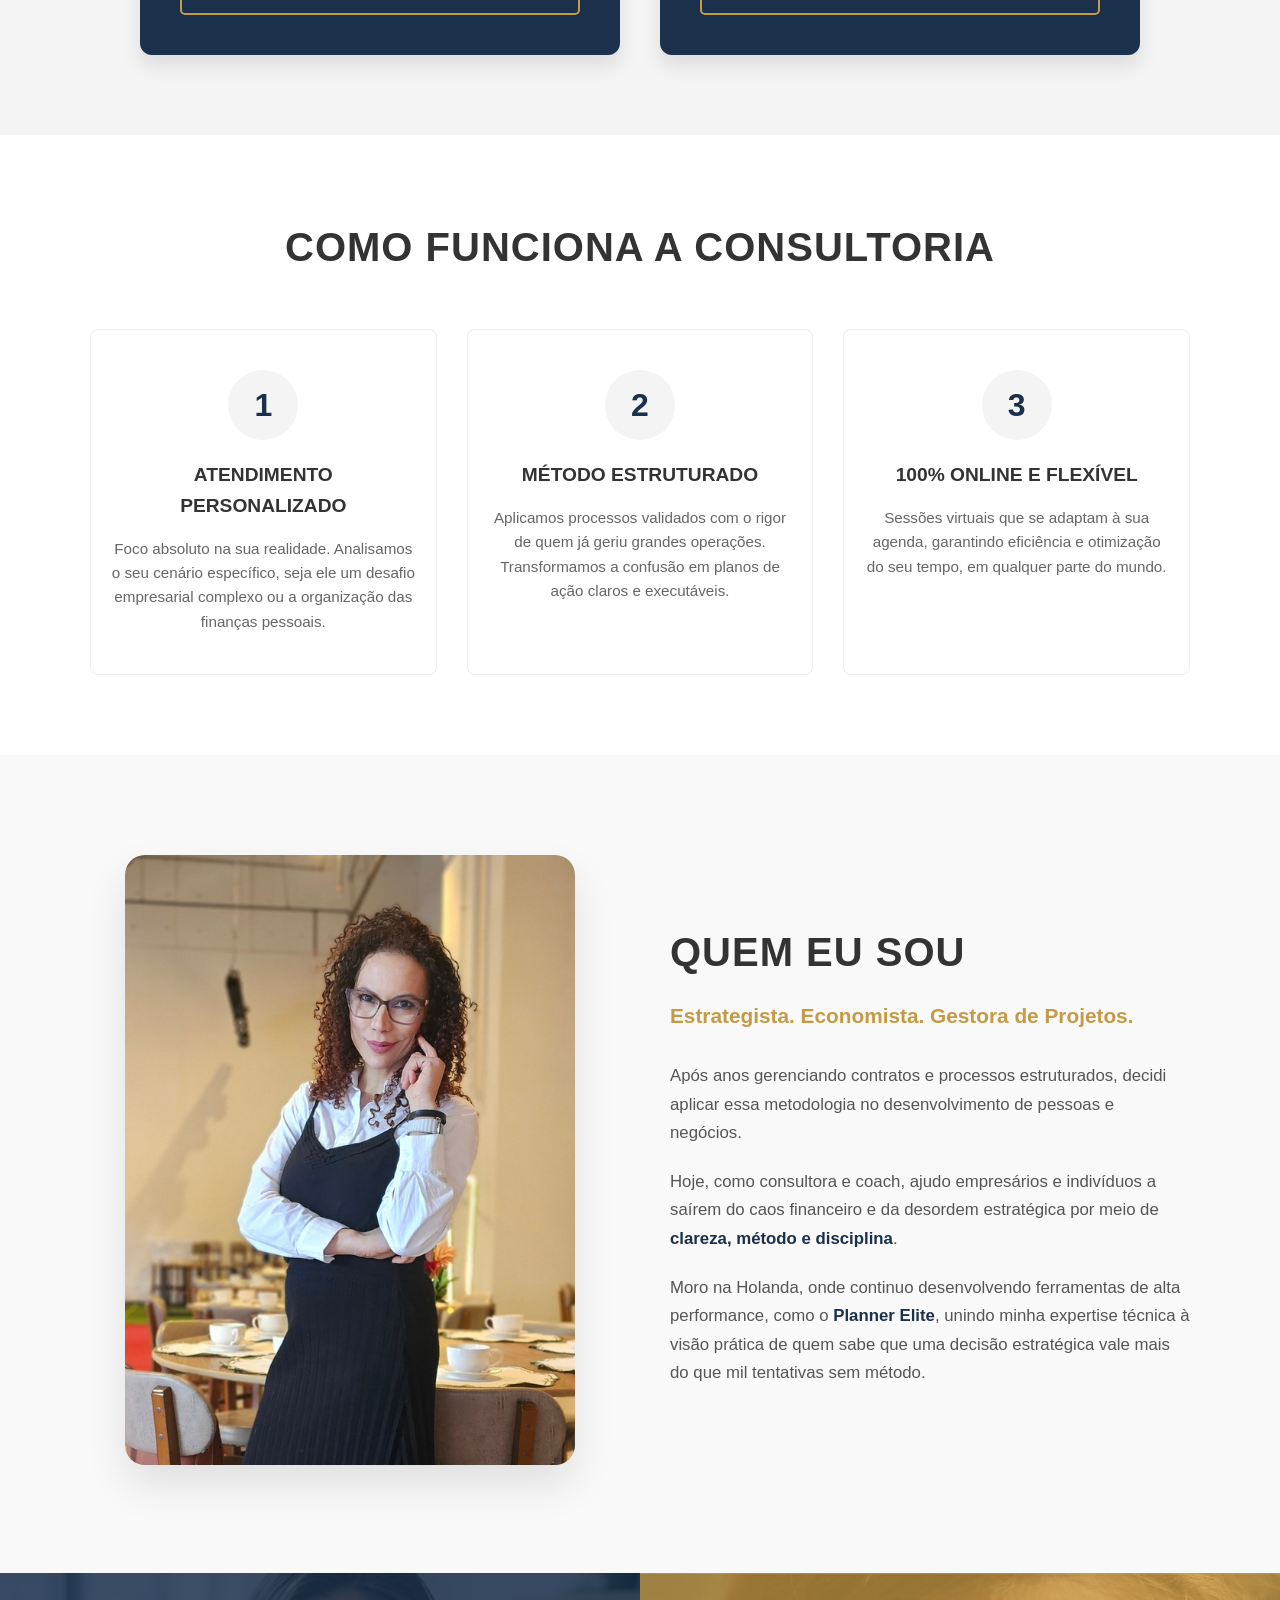
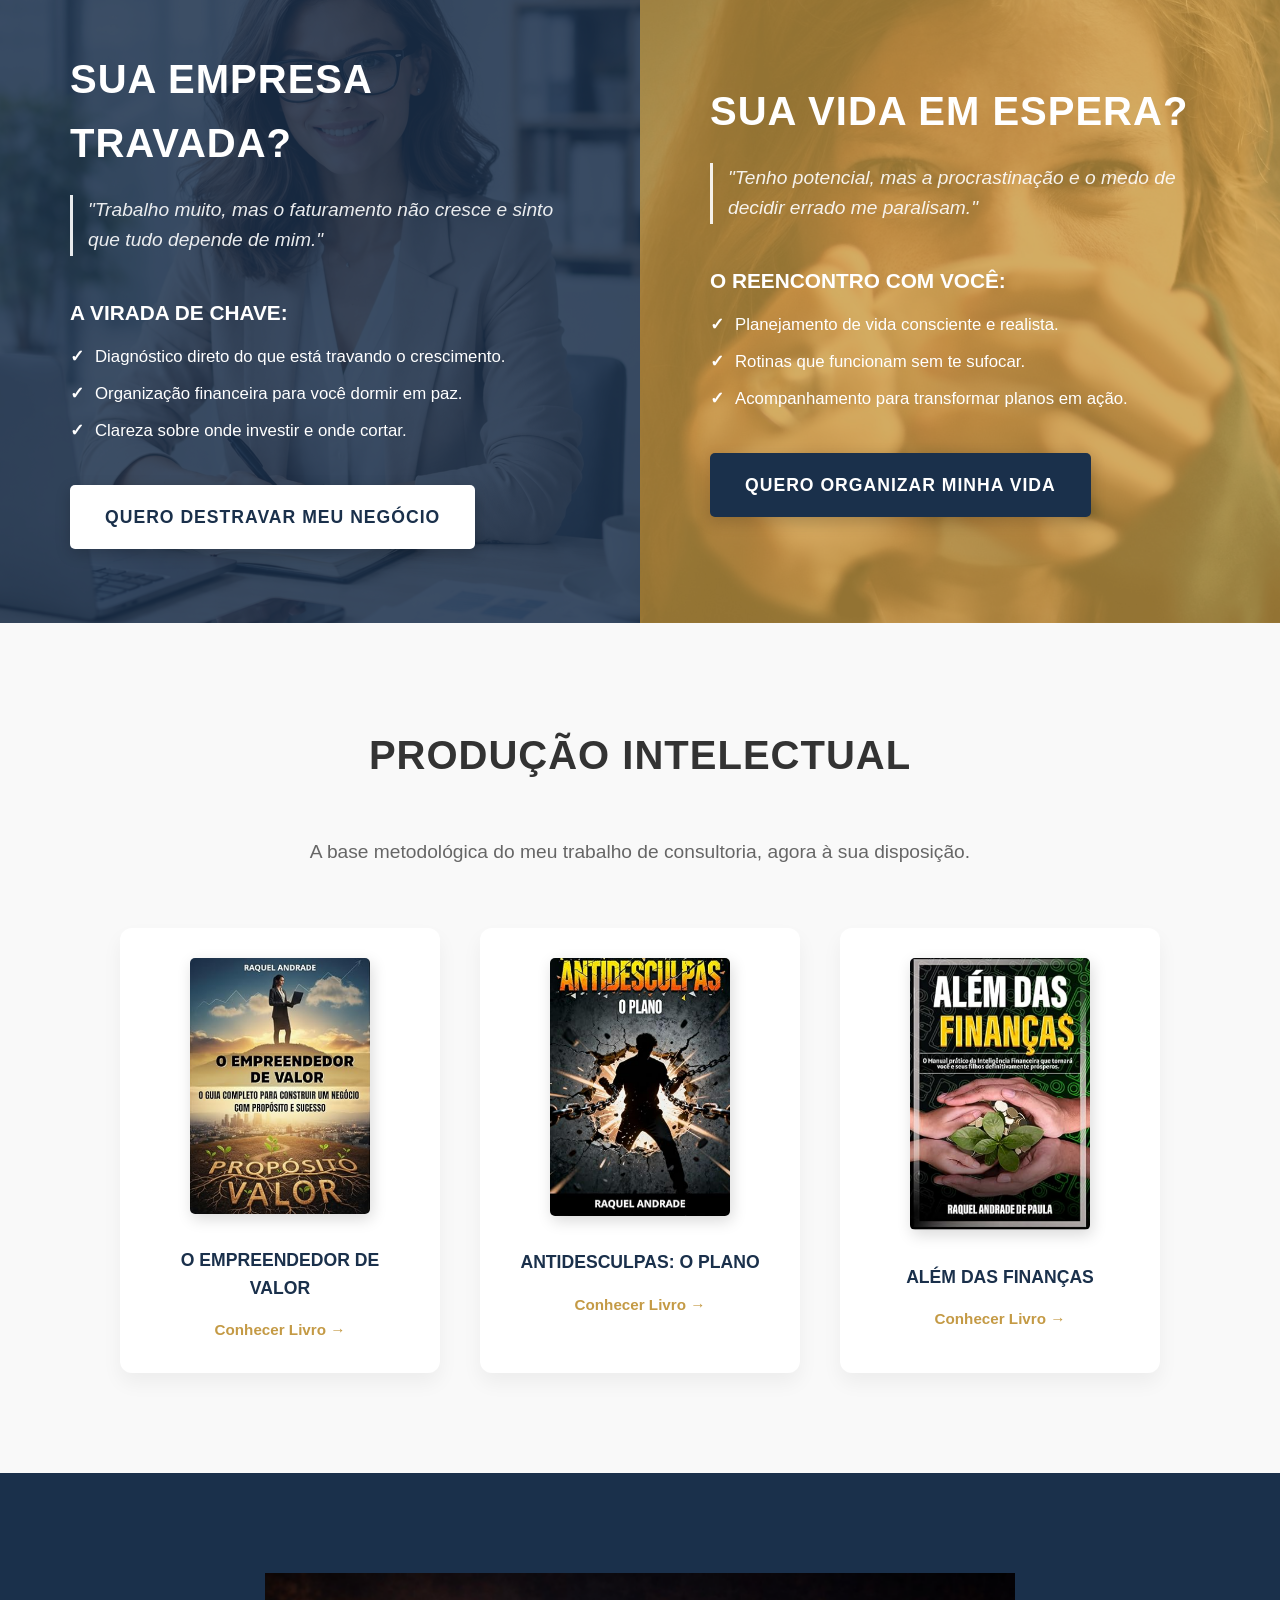
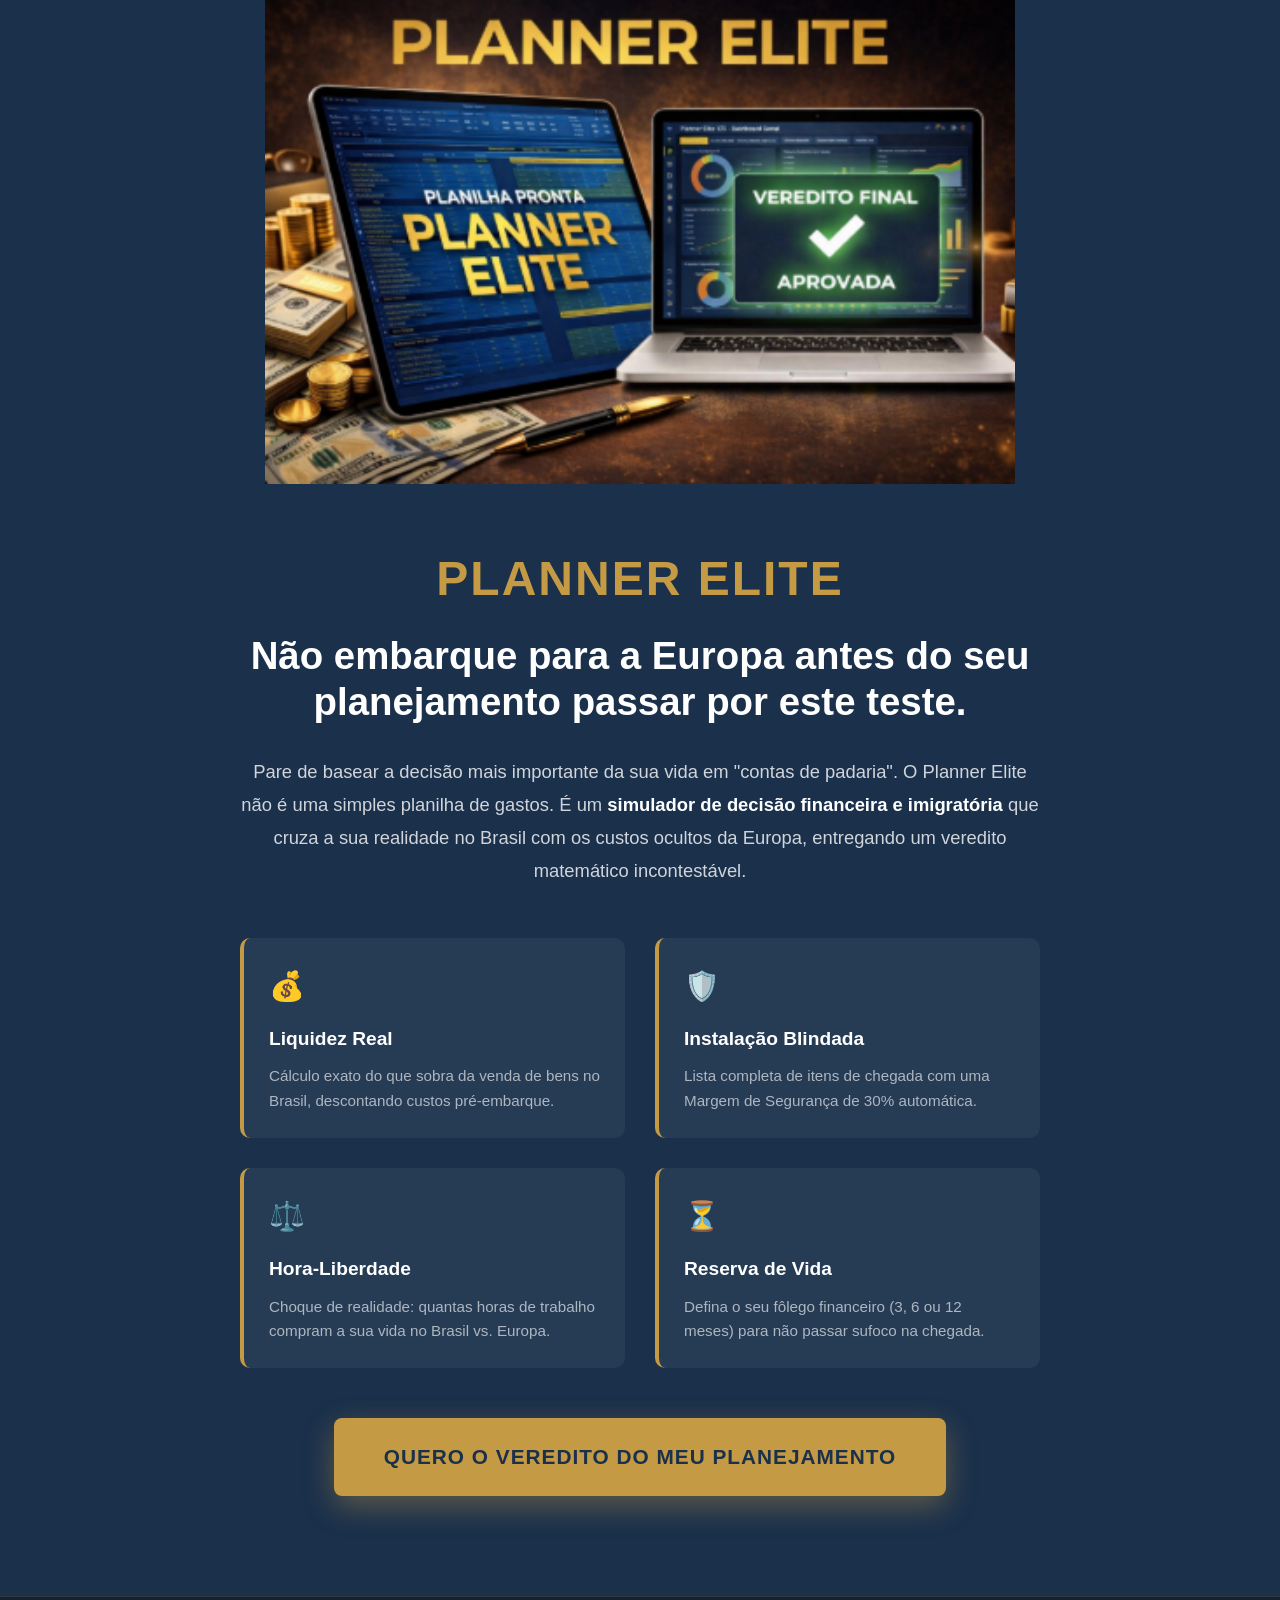
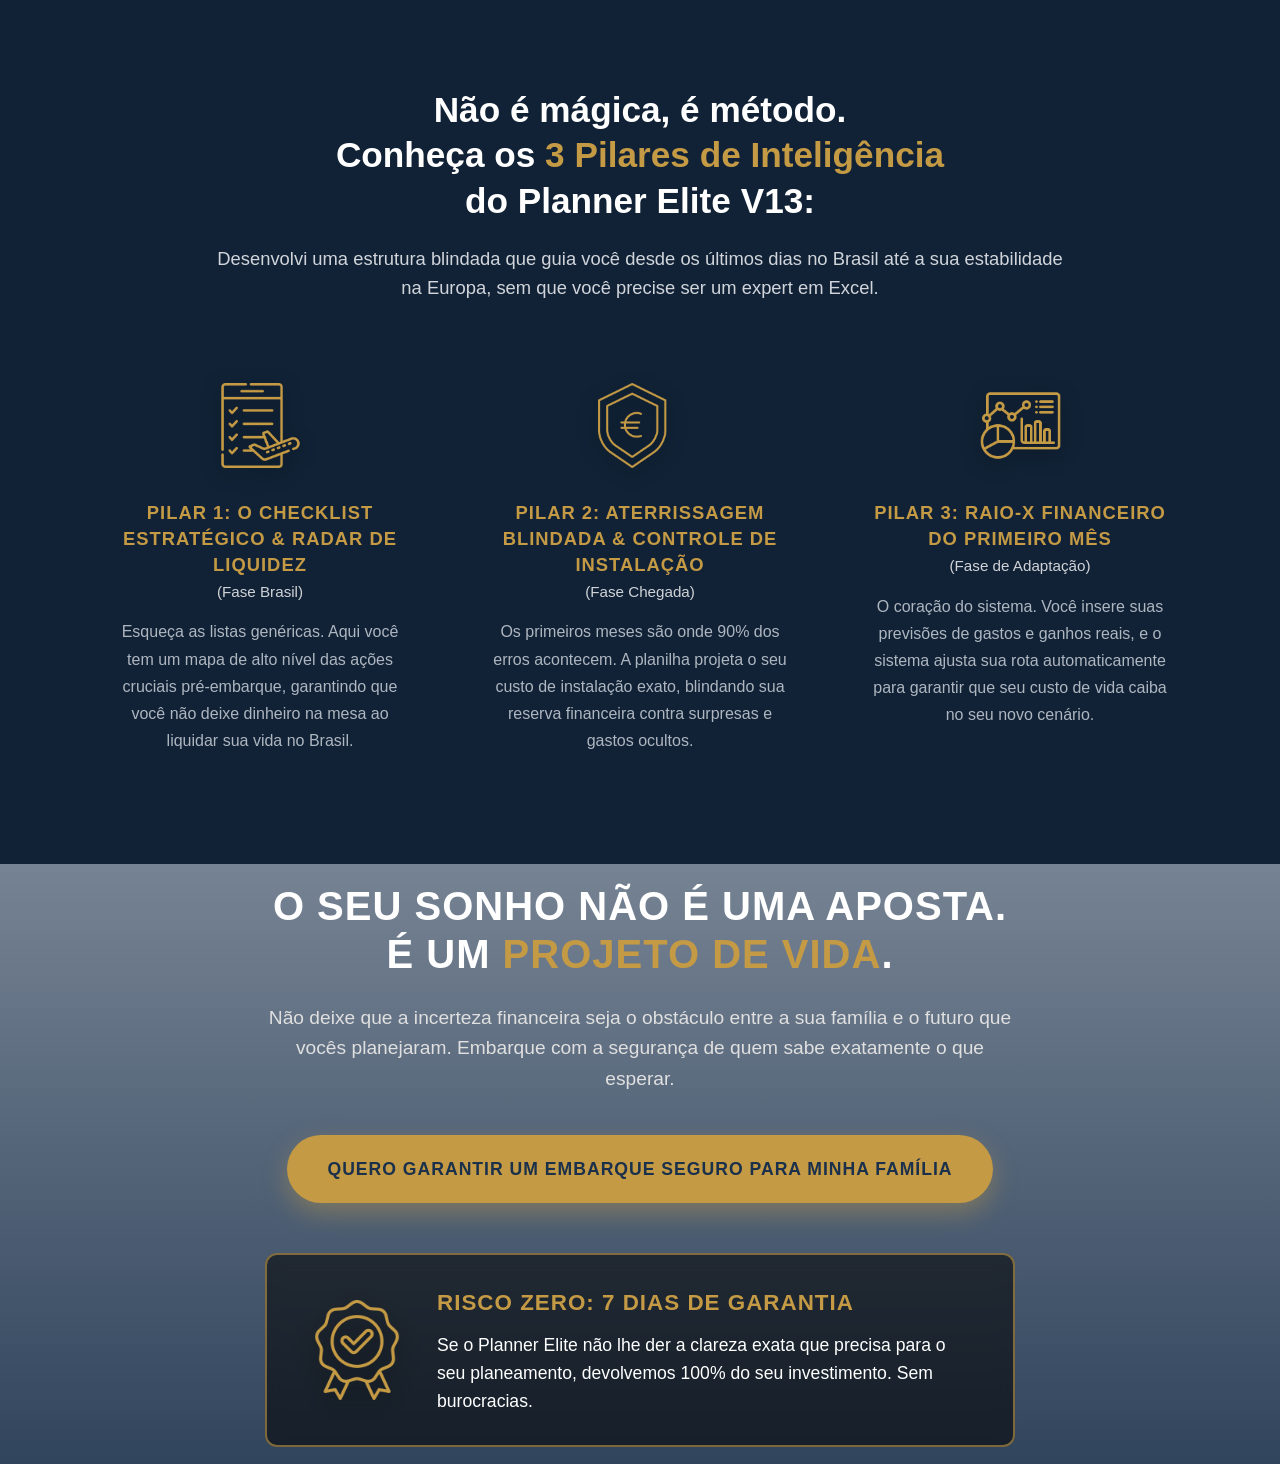
==== commit 522581b4: "Secções de planner elite e garantias" ====
--- a/index.html
+++ b/index.html
@@ -218,5 +218,52 @@
         </div>
     </section>
 
+    <section id="pilares" class="pilares-metodo">
+        <div class="pilares-container">
+            <h2 class="pilares-titulo">
+            Não é mágica, é método.<br>
+            Conheça os <span class="destaque-dourado">3 Pilares de Inteligência</span><br>
+            do Planner Elite V13:</h2>
+            <p class="pilares-subtitulo">Desenvolvi uma estrutura blindada que guia você desde os últimos dias no Brasil até a sua estabilidade na Europa, sem que você precise ser um expert em Excel.</p>
+
+            <div class="pilares-grid">
+                <div class="pilar-card">
+                    <img src="assets/img/icone-pilar1.png" alt="Checklist Estratégico" class="pilar-icone">
+                    <h3 class="pilar-nome">PILAR 1: O Checklist Estratégico & Radar de Liquidez <br><span class="fase">(Fase Brasil)</span></h3>
+                    <p>Esqueça as listas genéricas. Aqui você tem um mapa de alto nível das ações cruciais pré-embarque, garantindo que você não deixe dinheiro na mesa ao liquidar sua vida no Brasil.</p>
+                </div>
+
+                <div class="pilar-card">
+                    <img src="assets/img/icone-pilar2.png" alt="Aterrissagem Blindada" class="pilar-icone">
+                    <h3 class="pilar-nome">PILAR 2: Aterrissagem Blindada & Controle de Instalação <br><span class="fase">(Fase Chegada)</span></h3>
+                    <p>Os primeiros meses são onde 90% dos erros acontecem. A planilha projeta o seu custo de instalação exato, blindando sua reserva financeira contra surpresas e gastos ocultos.</p>
+                </div>
+
+                <div class="pilar-card">
+                    <img src="assets/img/icone-pilar3.png" alt="Raio-X Financeiro" class="pilar-icone">
+                    <h3 class="pilar-nome">PILAR 3: Raio-X Financeiro do Primeiro Mês <br><span class="fase">(Fase de Adaptação)</span></h3>
+                    <p>O coração do sistema. Você insere suas previsões de gastos e ganhos reais, e o sistema ajusta sua rota automaticamente para garantir que seu custo de vida caiba no seu novo cenário.</p>
+                </div>
+            </div>
+        </div>
+    </section>
+
+    <section id="sonho" class="sonho-europeu-parallax">
+        <div class="overlay-gradiente"></div> <div class="sonho-conteudo">
+            <h2>O seu sonho não é uma aposta. <br>É um <span class="destaque-dourado">projeto de vida</span>.</h2>
+            <p>Não deixe que a incerteza financeira seja o obstáculo entre a sua família e o futuro que vocês planejaram. Embarque com a segurança de quem sabe exatamente o que esperar.</p>
+            
+            <a href="#contato" class="btn-principal btn-dourado-grande">Quero garantir um embarque seguro para minha família</a>
+            
+            <div class="garantia-box">
+                <img src="assets/img/selo-garantia.png" alt="Garantia de 7 Dias" class="selo-garantia">
+                <div class="garantia-texto">
+                    <strong>Risco Zero: 7 Dias de Garantia</strong>
+                    <span>Se o Planner Elite não lhe der a clareza exata que precisa para o seu planeamento, devolvemos 100% do seu investimento. Sem burocracias.</span>
+                </div>
+            </div>
+        </div>
+    </section>
+
     </body>
 </html>
--- a/css/style.css
+++ b/css/style.css
@@ -742,4 +742,268 @@
     box-shadow: 0 15px 40px rgba(255, 255, 255, 0.3);
 }
 
-/* Não são necessários ajustes de responsividade complexos, pois o layout natural já funciona bem no mobile! */+/* ======================================================= */
+/* SECÇÃO 9: OS 3 PILARES DO PLANNER ELITE                 */
+/* ======================================================= */
+.pilares-metodo {
+    /* Usamos um tom de azul sutilmente mais escuro para criar profundidade sem quebrar a tela */
+    background-color: #112236; 
+    color: #ffffff;
+    padding: 90px 5%;
+    text-align: center;
+    border-top: 1px solid rgba(196, 154, 69, 0.2); /* Linha dourada muito suave para separar */
+}
+
+.pilares-container {
+    max-width: 1100px;
+    margin: 0 auto;
+}
+
+.pilares-titulo {
+    font-size: 2.2rem;
+    margin-bottom: 20px;
+    line-height: 1.3;
+}
+
+.destaque-dourado {
+    color: #c49a45;
+}
+
+.pilares-subtitulo {
+    font-size: 1.15rem;
+    color: #d1d5db;
+    max-width: 850px;
+    margin: 0 auto 60px auto;
+    line-height: 1.6;
+}
+
+.pilares-grid {
+    display: grid;
+    grid-template-columns: repeat(3, 1fr); /* Cria 3 colunas perfeitas */
+    gap: 40px;
+}
+
+.pilar-card {
+    background: transparent;
+    padding: 20px;
+    transition: transform 0.4s ease;
+}
+
+/* Efeito de levitar o pilar ao passar o rato */
+.pilar-card:hover {
+    transform: translateY(-15px);
+}
+
+.pilar-icone {
+    width: 85px; /* Tamanho dos ícones */
+    height: auto;
+    margin-bottom: 25px;
+    transition: transform 0.3s ease;
+    filter: drop-shadow(0px 5px 10px rgba(0,0,0,0.4));
+}
+
+.pilar-card:hover .pilar-icone {
+    transform: scale(1.1); /* Ícone "pula" ligeiramente */
+}
+
+.pilar-nome {
+    font-size: 1.15rem;
+    color: #c49a45;
+    margin-bottom: 15px;
+    line-height: 1.4;
+    text-transform: uppercase;
+    letter-spacing: 1px;
+}
+
+.fase {
+    font-size: 0.95rem;
+    color: #ffffff;
+    font-weight: normal;
+    text-transform: none;
+    letter-spacing: 0;
+    opacity: 0.8;
+}
+
+.pilar-card p {
+    font-size: 1rem;
+    color: #aeb6c0;
+    line-height: 1.7;
+}
+
+/* Responsividade: No celular, os 3 pilares ficam um abaixo do outro */
+@media (max-width: 900px) {
+    .pilares-grid {
+        grid-template-columns: 1fr; 
+        gap: 50px;
+    }
+}
+
+/* ======================================================= */
+/* SECÇÃO 10: O SONHO EUROPEU (PARALLAX EMOCIONAL)         */
+/* ======================================================= */
+.sonho-europeu-parallax {
+    position: relative;
+    /* Altura da secção. Pode ajustar se quiser mais ou menos imagem visível */
+    height: 600px; 
+    
+    /* --- A MÁGICA DO PARALLAX --- */
+    background-image: url('../assets/img/familia-viagem.jpg'); /* A imagem que você vai escolher */
+    background-attachment: fixed; /* Isso faz a imagem "prender" no fundo enquanto o site rola */
+    background-position: center;
+    background-repeat: no-repeat;
+    background-size: cover;
+    /* --------------------------- */
+    
+    display: flex;
+    align-items: center;
+    justify-content: center;
+    text-align: center;
+    overflow: hidden;
+}
+
+/* Película de gradiente sobre a imagem para destacar o texto branco */
+.overlay-gradiente {
+    position: absolute;
+    top: 0;
+    left: 0;
+    width: 100%;
+    height: 100%;
+    /* Gradiente do azul escuro transparente para um azul mais sólido na base */
+    background: linear-gradient(to bottom, rgba(26, 48, 75, 0.6), rgba(26, 48, 75, 0.9));
+    z-index: 1;
+}
+
+.sonho-conteudo {
+    position: relative;
+    z-index: 2; /* Texto fica sobre a película */
+    max-width: 800px;
+    padding: 0 20px;
+    color: #ffffff;
+}
+
+/* Animação de entrada suave para o texto */
+.sonho-conteudo {
+    animation: fadeInUp 1s ease-out;
+}
+
+@keyframes fadeInUp {
+    from {
+        opacity: 0;
+        transform: translateY(30px);
+    }
+    to {
+        opacity: 1;
+        transform: translateY(0);
+    }
+}
+
+.sonho-conteudo h2 {
+    font-size: 2.5rem;
+    line-height: 1.2;
+    margin-bottom: 25px;
+    text-transform: uppercase;
+    letter-spacing: 1px;
+}
+
+.sonho-conteudo p {
+    font-size: 1.2rem;
+    line-height: 1.6;
+    margin-bottom: 40px;
+    color: #e0e0e0;
+}
+
+/* Botão Dourado Grande e Chamativo */
+.btn-dourado-grande {
+    background-color: #c49a45;
+    color: #1a304b;
+    font-size: 1.1rem;
+    padding: 20px 40px;
+    border-radius: 50px; /* Bordas bem arredondadas para um look moderno */
+    text-transform: uppercase;
+    font-weight: bold;
+    letter-spacing: 1px;
+    box-shadow: 0 10px 25px rgba(196, 154, 69, 0.4);
+    transition: all 0.3s ease;
+}
+
+.btn-dourado-grande:hover {
+    background-color: #ffffff;
+    color: #1a304b;
+    transform: translateY(-5px);
+    box-shadow: 0 15px 35px rgba(255, 255, 255, 0.3);
+}
+
+/* Ajuste para celular: Desativa o parallax (que não funciona bem em mobile) e ajusta textos */
+@media (max-width: 768px) {
+    .sonho-europeu-parallax {
+        background-attachment: scroll; /* A imagem rola normalmente no celular */
+        height: auto;
+        padding: 100px 20px;
+    }
+    
+    .sonho-conteudo h2 {
+        font-size: 1.8rem;
+    }
+    
+    .sonho-conteudo p {
+        font-size: 1.05rem;
+    }
+}
+
+/* --- CAIXA DE GARANTIA (SECÇÃO 10 - TAMANHO AUMENTADO) --- */
+.garantia-box {
+    display: flex;
+    align-items: center;
+    justify-content: center;
+    gap: 30px; /* Aumentei o espaço entre o selo e o texto */
+    margin-top: 50px;
+    background-color: rgba(0, 0, 0, 0.55); /* Fundo um pouco mais escuro para dar contraste à foto */
+    padding: 30px 40px; /* Muito mais espaço interno (respiro) */
+    border-radius: 12px;
+    border: 2px solid rgba(196, 154, 69, 0.6); /* Borda dourada mais grossa e visível */
+    max-width: 750px; /* Caixa mais larga para comportar os textos grandes */
+    margin-left: auto;
+    margin-right: auto;
+    text-align: left;
+    backdrop-filter: blur(8px); /* Desfoque mais intenso no fundo */
+}
+
+.selo-garantia {
+    width: 100px; /* MÁGICA AQUI: Aumentado de 60px para 100px! O selo agora é gigante */
+    height: auto;
+    flex-shrink: 0; 
+    filter: drop-shadow(0 8px 15px rgba(0,0,0,0.6)); /* Sombra mais forte para saltar da tela */
+}
+
+.garantia-texto {
+    display: flex;
+    flex-direction: column;
+}
+
+.garantia-texto strong {
+    color: #c49a45; /* Dourado */
+    font-size: 1.4rem; /* TÍTULO AUMENTADO (era 1.1rem) */
+    margin-bottom: 10px;
+    text-transform: uppercase;
+    letter-spacing: 1px;
+}
+
+.garantia-texto span {
+    color: #ffffff; /* Branco puro e brilhante para leitura fácil */
+    font-size: 1.1rem; /* TEXTO AUMENTADO (era 0.95rem) */
+    line-height: 1.6;
+}
+
+/* Ajuste da Garantia Gigante para Celulares */
+@media (max-width: 768px) {
+    .garantia-box {
+        flex-direction: column;
+        text-align: center;
+        padding: 30px 20px;
+    }
+    
+    .selo-garantia {
+        width: 90px; /* Ainda continua bem grande no celular */
+        margin-bottom: 15px;
+    }
+}
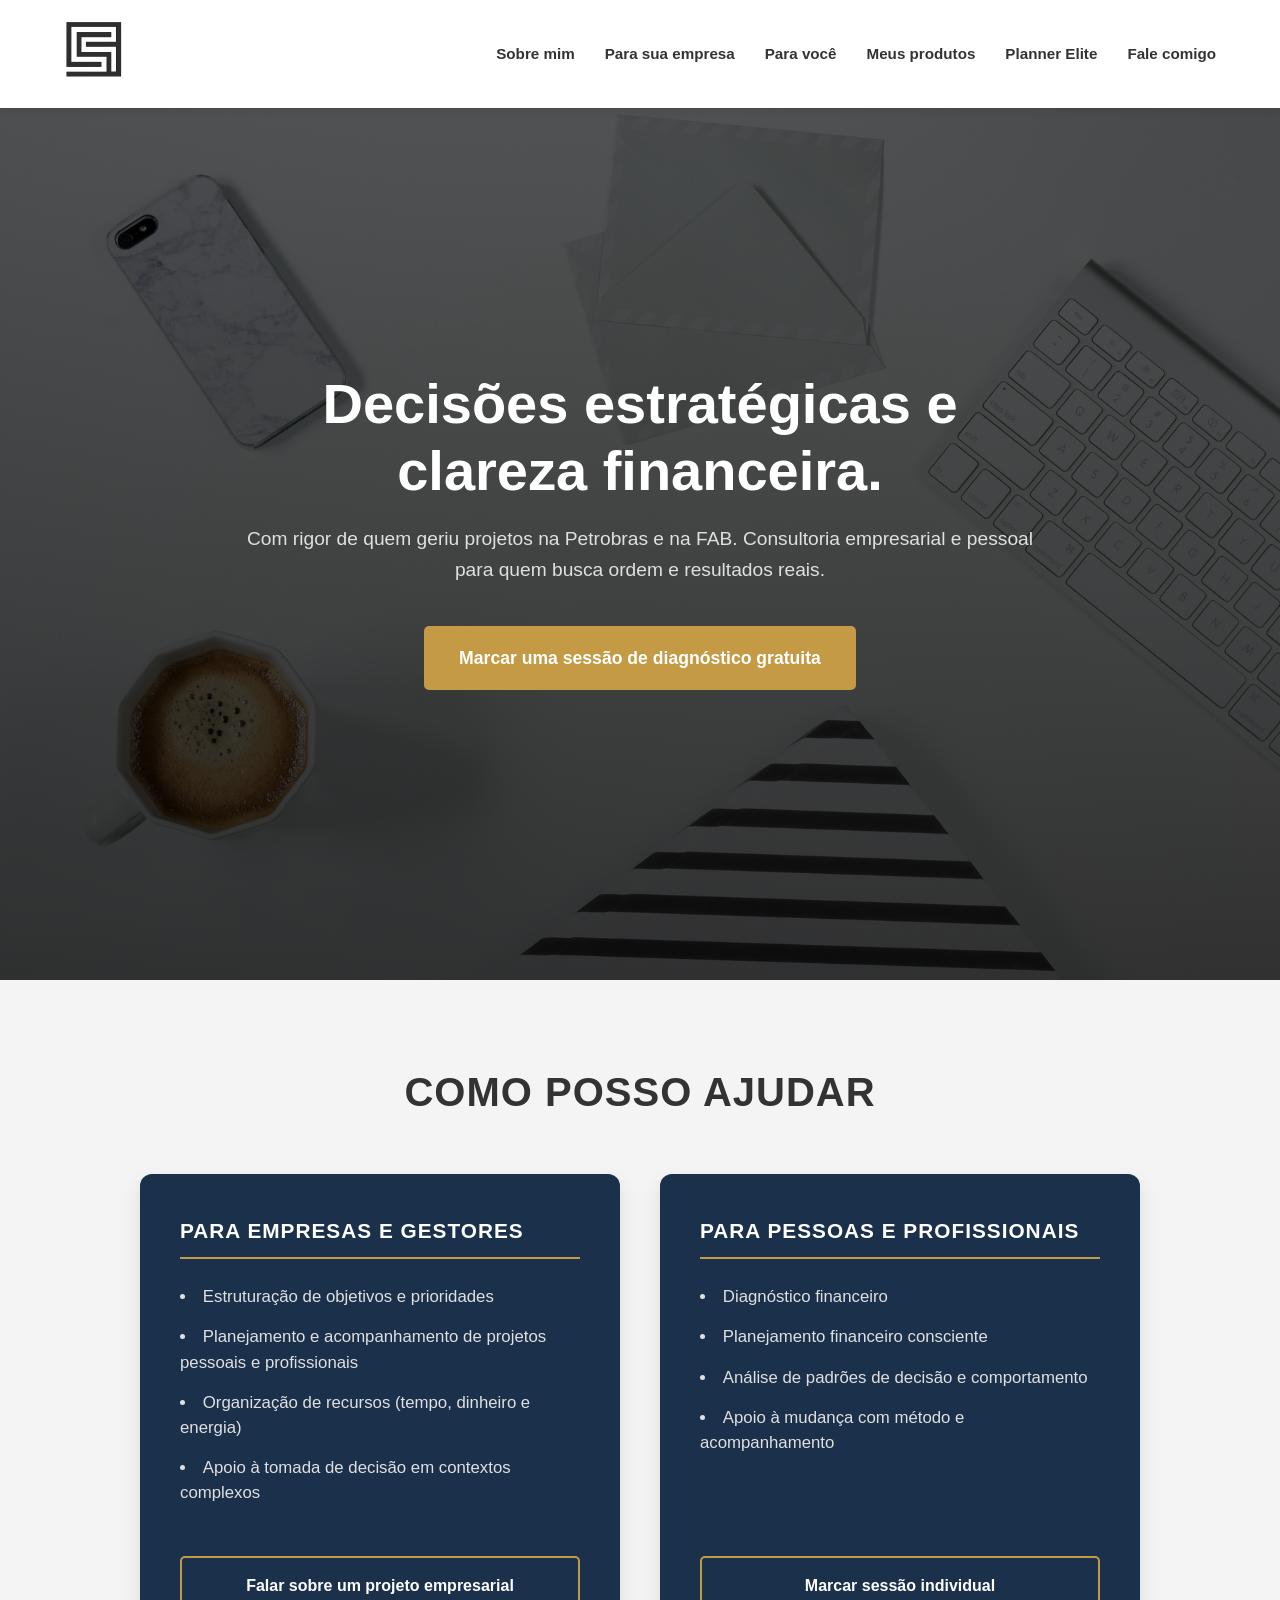
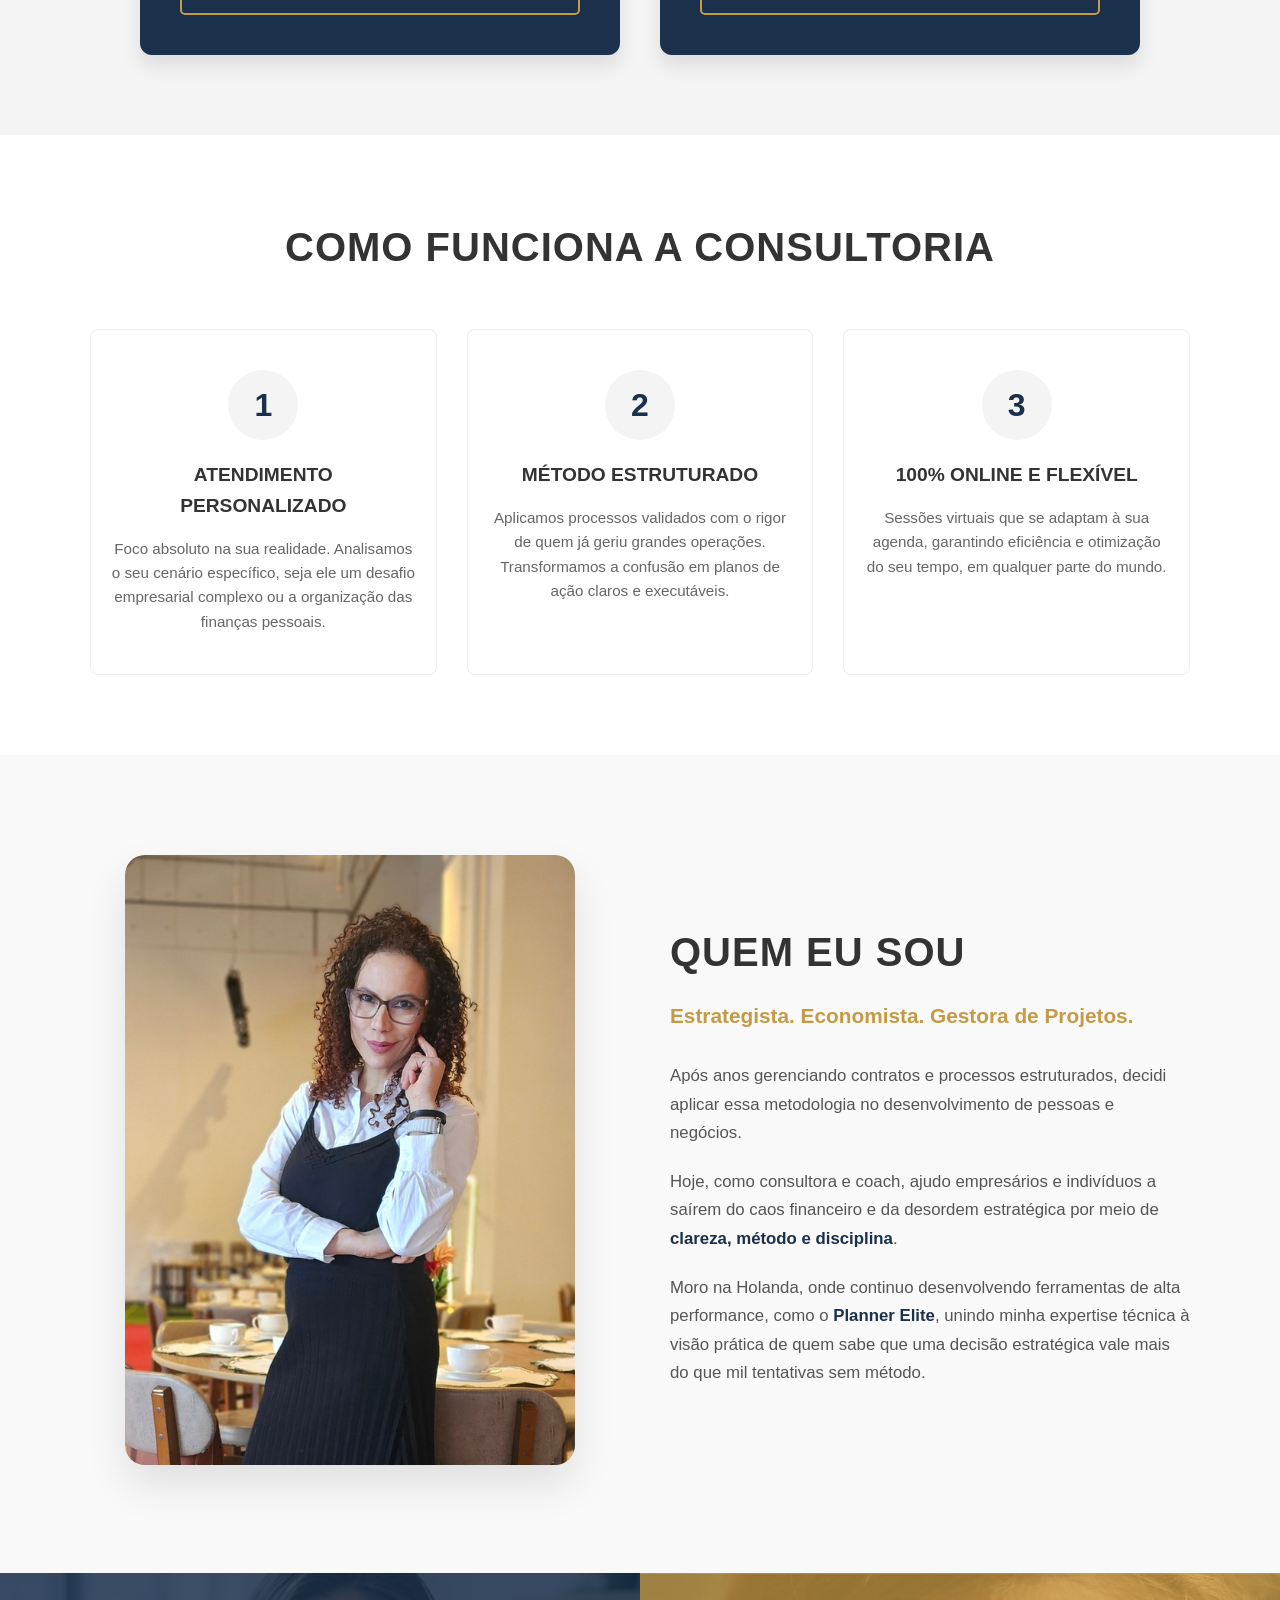
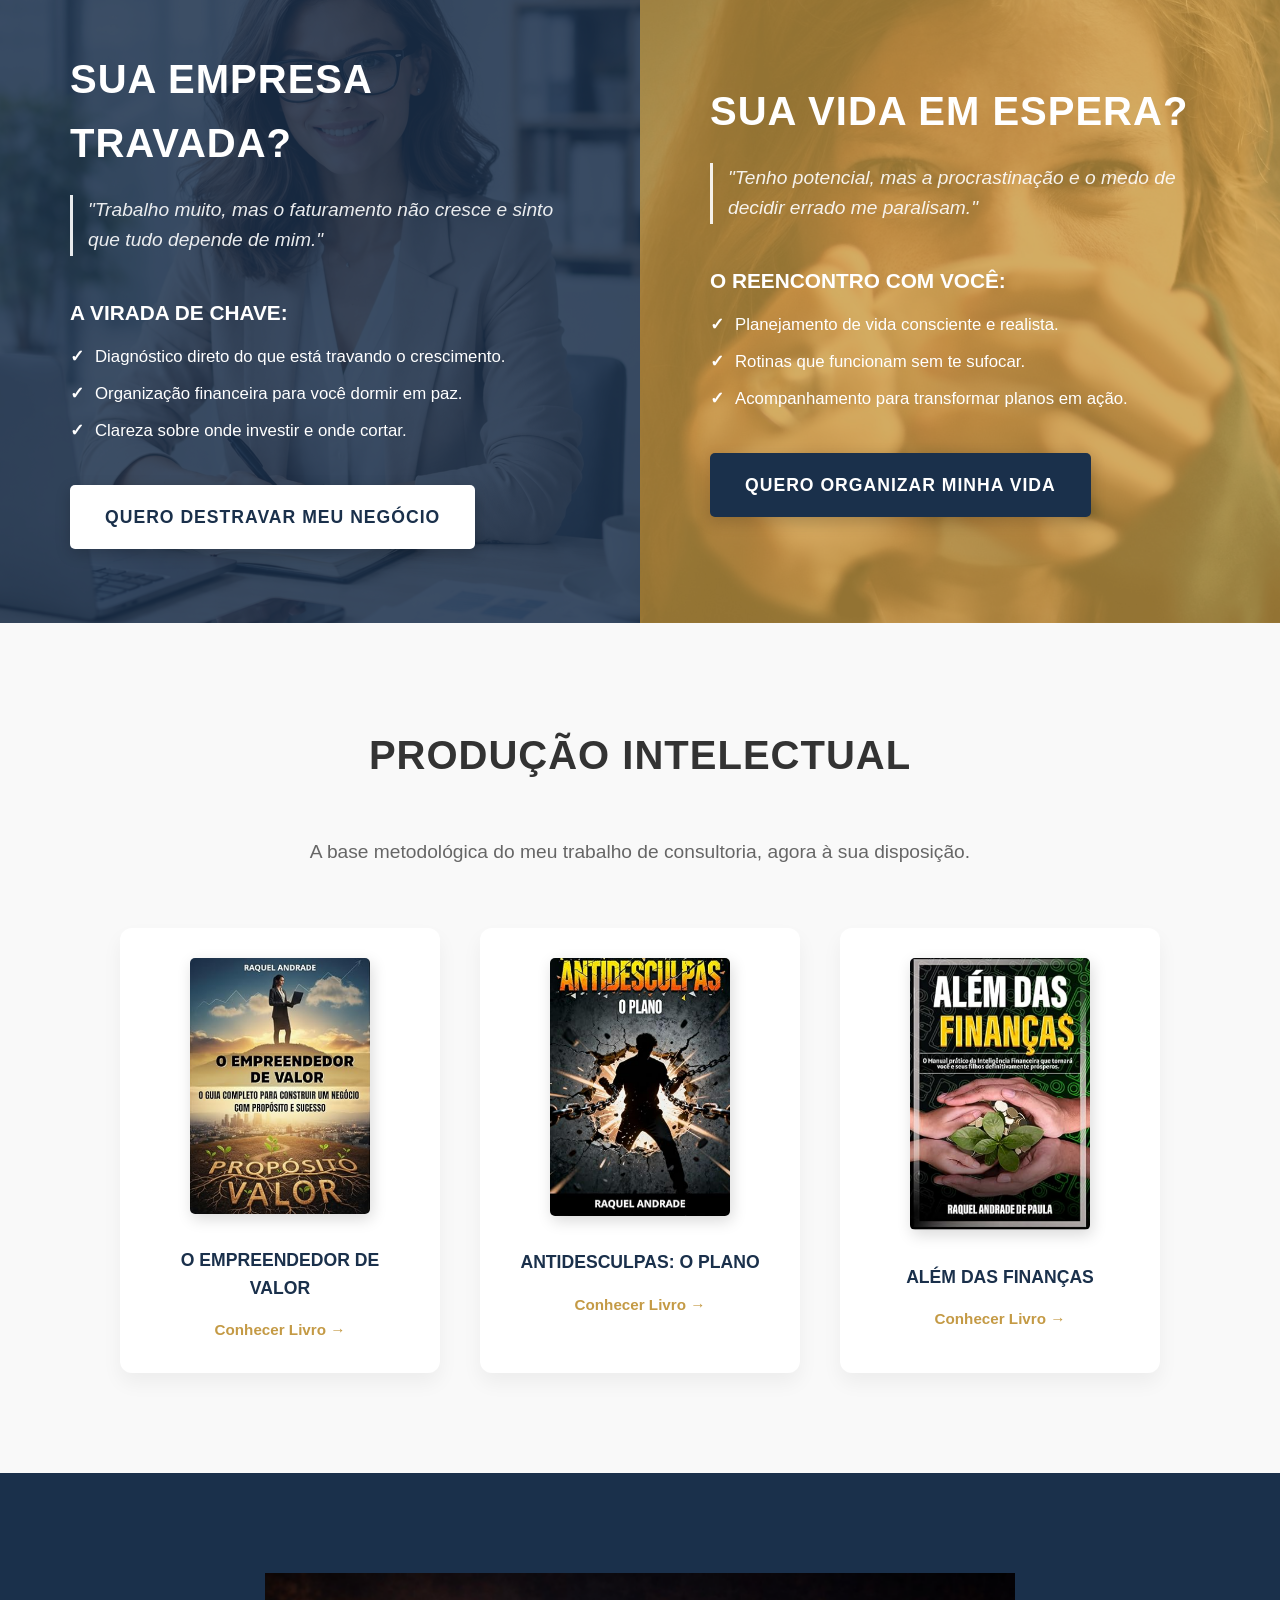
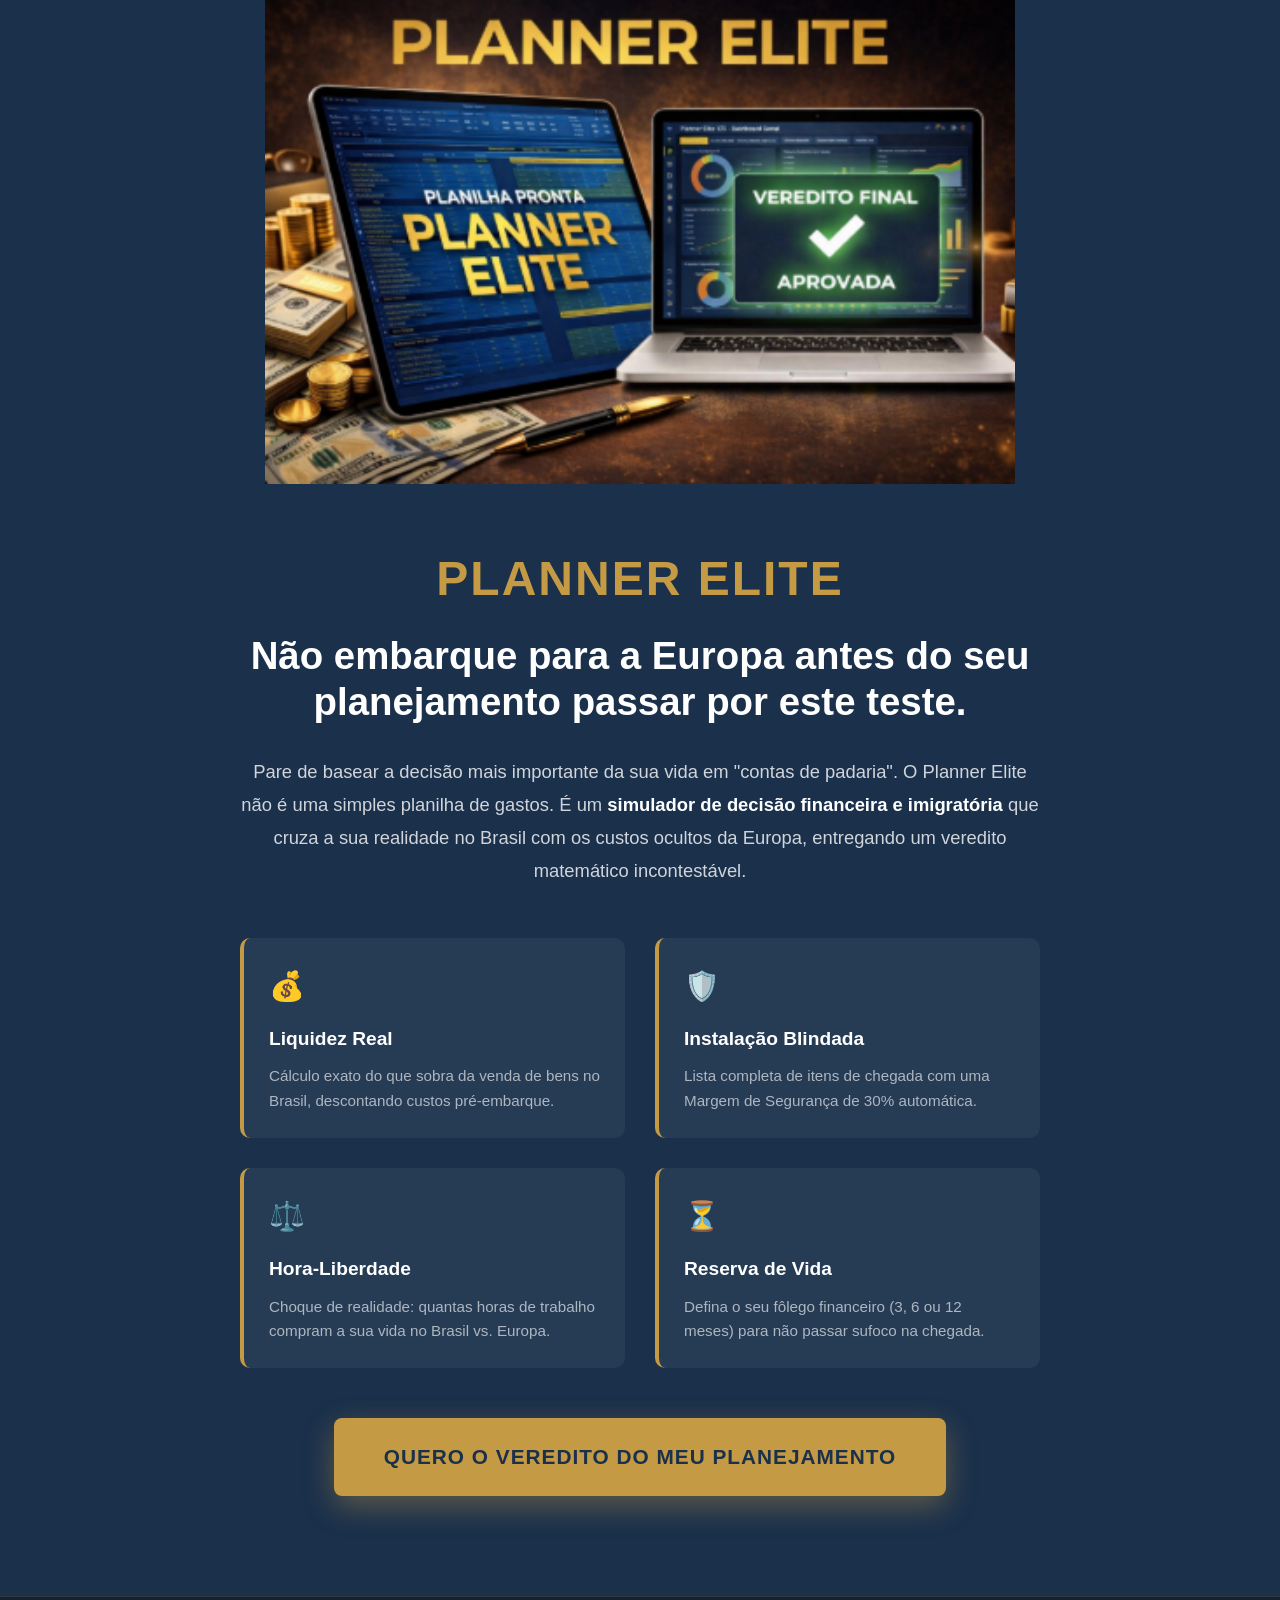
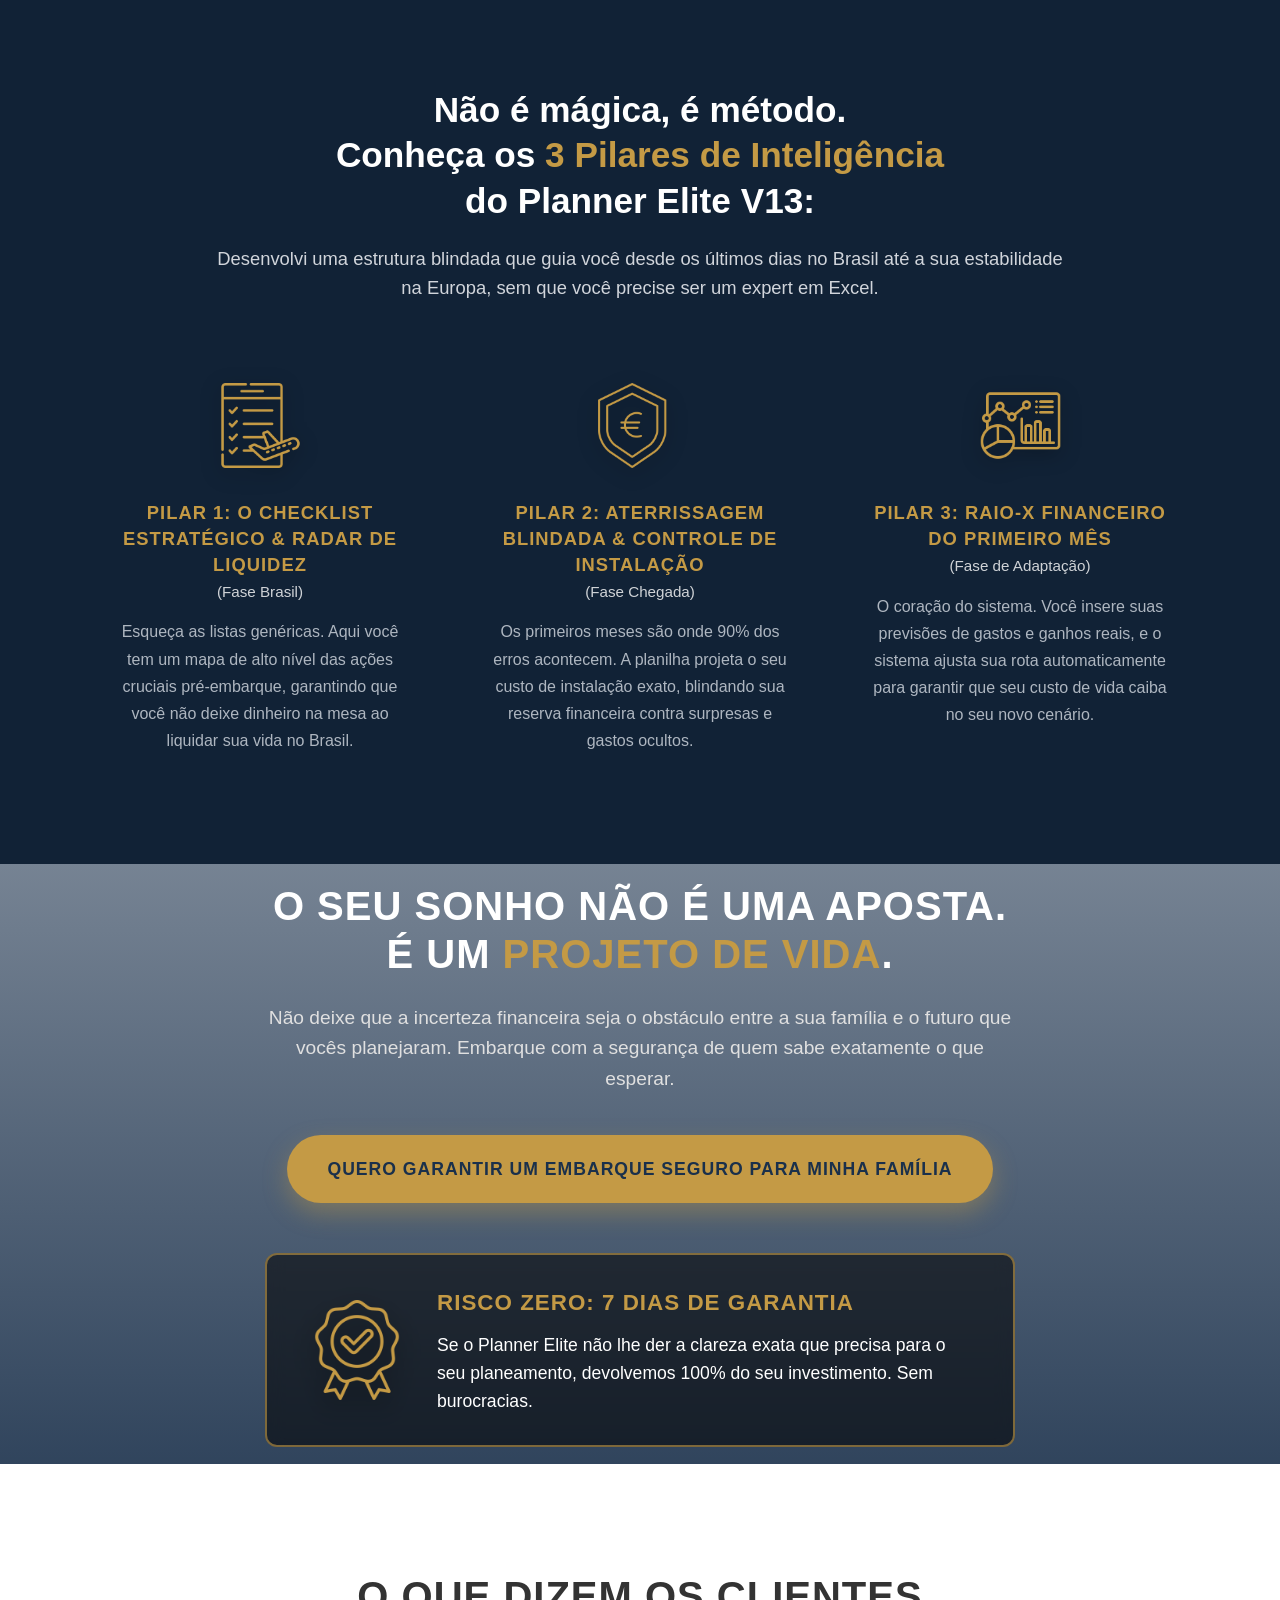
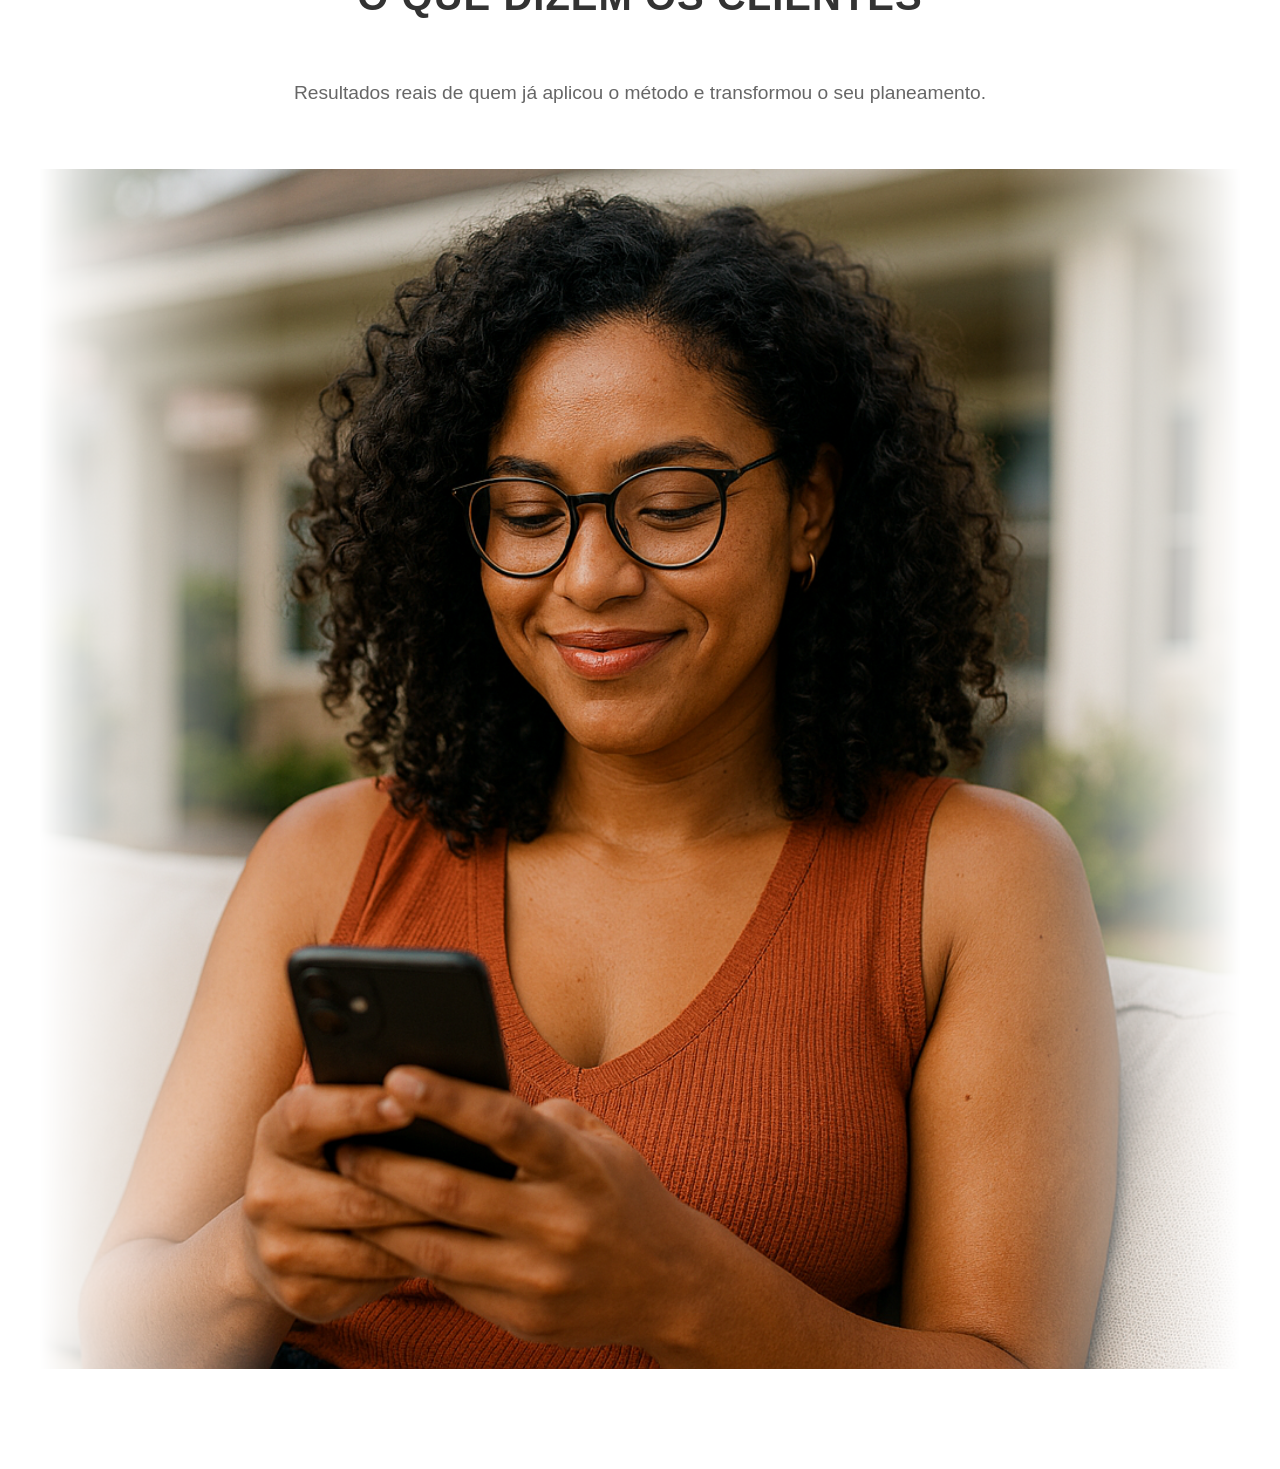
==== commit 47263038: "Criação da página de review" ====
--- a/index.html
+++ b/index.html
@@ -265,5 +265,55 @@
         </div>
     </section>
 
+    <section id="avaliacoes" class="prova-social">
+        <div class="prova-titulo-container">
+            <h2 class="titulo-seccao">O que dizem os clientes</h2>
+            <p class="subtitulo-seccao">Resultados reais de quem já aplicou o método e transformou o seu planeamento.</p>
+        </div>
+        
+        <div class="reviews-wrapper" id="reviews-animacao">
+            
+            <img src="assets/img/mulher-lendo-review.png" alt="Clientes Satisfeitos a lerem avaliações" class="img-fundo-mulher">
+            
+            <a href="https://www.zaask.pt/user/raquelandradedepaula" target="_blank" rel="noopener noreferrer" class="balao-zaask">
+                <img src="assets/img/balao-zaask.png" alt="Avaliação 5 Estrelas Zaask - Ver Perfil">
+            </a>
+
+            <img src="assets/img/balao1-esquerdo.png" class="balao-review esquerdo b-esq-1" alt="Avaliação Marcello">
+            <img src="assets/img/balao2-esquerdo.png" class="balao-review esquerdo b-esq-2" alt="Avaliação Viviane">
+            <img src="assets/img/balao3-esquerdo.png" class="balao-review esquerdo b-esq-3" alt="Avaliação Olga">
+
+            <img src="assets/img/balao1-direito.png" class="balao-review direito b-dir-1" alt="Avaliação Miguel">
+            <img src="assets/img/balao2-direito.png" class="balao-review direito b-dir-2" alt="Avaliação André">
+            <img src="assets/img/balao3-direito.png" class="balao-review direito b-dir-3" alt="Avaliação Luís">
+
+        </div>
+    </section>
+
+    <script>
+        document.addEventListener('DOMContentLoaded', function() {
+            // Cria um "Observador" que verifica se a secção está visível no ecrã
+            const observer = new IntersectionObserver((entries) => {
+                entries.forEach(entry => {
+                    // Quando 20% da secção aparece no ecrã, ele adiciona a classe "visivel"
+                    if (entry.isIntersecting) {
+                        entry.target.classList.add('visivel');
+                        // Opcional: Descomentar a linha abaixo se quiseres que a animação aconteça apenas 1 vez
+                        // observer.unobserve(entry.target);
+                    }
+                });
+            }, { threshold: 0.2 }); // 0.2 significa 20% visível
+
+            // Diz ao observador para prestar atenção ao nosso contentor de reviews
+            const wrapper = document.getElementById('reviews-animacao');
+            if(wrapper) {
+                observer.observe(wrapper);
+            }
+        });
+    </script>
+
+</body>
+</html>
+
     </body>
 </html>
--- a/css/style.css
+++ b/css/style.css
@@ -1006,4 +1006,152 @@
         width: 90px; /* Ainda continua bem grande no celular */
         margin-bottom: 15px;
     }
+}
+
+/* ======================================================= */
+/* SECÇÃO 11: PROVA SOCIAL E AVALIAÇÕES (ZAASK) - REDESIGN */
+/* ======================================================= */
+.prova-social {
+    background-color: #ffffff; /* MUDANÇA 1: Fundo agora é BRANCO PURO */
+    padding: 100px 0; /* Removemos o padding lateral para a imagem tocar as bordas se quiser */
+    overflow: hidden;
+}
+
+.prova-titulo-container {
+    text-align: center;
+    margin-bottom: 60px;
+    padding: 0 5%; /* Mantemos o texto centralizado com margens */
+}
+
+/* O contentor que segura a imagem e os balões */
+.reviews-wrapper {
+    position: relative;
+    max-width: 1200px; /* Aumentei um pouco a largura máxima para dar mais impacto */
+    margin: 0 auto;
+    /* Removemos o border-radius daqui também */
+}
+
+/* Imagem de Fundo (Mulher) - O NOVO DESIGN */
+.img-fundo-mulher {
+    width: 100%;
+    height: auto;
+    display: block;
+    /* MUDANÇA 2: Removemos border-radius e box-shadow */
+    
+    /* MUDANÇA 3: A MÁGICA DO ESVANECIMENTO (CSS MASK) */
+    /* Isto cria um degradê que torna as bordas laterais transparentes */
+    /* O centro (black) é visível, as pontas (transparent) somem */
+    -webkit-mask-image: linear-gradient(to right, transparent 0%, black 20%, black 80%, transparent 100%);
+    mask-image: linear-gradient(to right, transparent 0%, black 20%, black 80%, transparent 100%);
+    
+    /* Garante que a imagem fica atrás dos balões */
+    position: relative; 
+    z-index: 1;
+}
+
+/* --- ESTILOS GERAIS DOS BALÕES --- */
+.balao-review {
+    position: absolute;
+    z-index: 2;
+    opacity: 0; /* Escondidos por defeito para a animação */
+    transition: transform 0.8s cubic-bezier(0.2, 0.8, 0.2, 1), opacity 0.8s ease;
+    filter: drop-shadow(0px 10px 15px rgba(0,0,0,0.2));
+}
+
+.balao-zaask {
+    position: absolute;
+    z-index: 3; /* Fica acima de tudo */
+    opacity: 0;
+    transition: transform 0.6s cubic-bezier(0.175, 0.885, 0.32, 1.275), opacity 0.6s ease;
+    filter: drop-shadow(0px 15px 20px rgba(0,0,0,0.3));
+}
+
+.balao-zaask img {
+    width: 100%;
+    height: auto;
+    transition: transform 0.3s ease;
+}
+
+.balao-zaask:hover img {
+    transform: scale(1.05); /* Efeito de clique no botão Zaask */
+}
+
+/* --- POSICIONAMENTO EXATO (COMPUTADOR) --- */
+/* Estes valores foram calculados com base na imagem que enviaste */
+.b-esq-1 { top: 5%; left: 2%; width: 28%; }
+.b-esq-2 { top: 28%; left: -2%; width: 29%; }
+.b-esq-3 { top: 62%; left: 0%; width: 30%; }
+
+.b-dir-1 { top: 10%; right: 2%; width: 28%; }
+.b-dir-2 { top: 40%; right: -2%; width: 29%; }
+.b-dir-3 { top: 68%; right: 2%; width: 30%; }
+
+.balao-zaask { top: 46%; left: 22%; width: 22%; }
+
+/* --- ESTADOS INICIAIS DA ANIMAÇÃO --- */
+/* Balões da esquerda começam fora do ecrã pela esquerda */
+.esquerdo { transform: translateX(-100px); }
+/* Balões da direita começam fora do ecrã pela direita */
+.direito { transform: translateX(100px); }
+/* Balão Zaask começa pequeno (escala 0) */
+.balao-zaask { transform: scale(0.5); }
+
+
+/* --- ESTADOS FINAIS DA ANIMAÇÃO (Quando a classe .visivel é adicionada) --- */
+.reviews-wrapper.visivel .balao-review {
+    opacity: 1;
+    transform: translateX(0);
+}
+
+.reviews-wrapper.visivel .balao-zaask {
+    opacity: 1;
+    transform: scale(1);
+}
+
+/* Delays para os balões aparecerem em cascata (um a um) */
+.reviews-wrapper.visivel .b-esq-1 { transition-delay: 0.1s; }
+.reviews-wrapper.visivel .b-dir-1 { transition-delay: 0.2s; }
+.reviews-wrapper.visivel .b-esq-2 { transition-delay: 0.3s; }
+.reviews-wrapper.visivel .b-dir-2 { transition-delay: 0.4s; }
+.reviews-wrapper.visivel .b-esq-3 { transition-delay: 0.5s; }
+.reviews-wrapper.visivel .b-dir-3 { transition-delay: 0.6s; }
+.reviews-wrapper.visivel .balao-zaask { transition-delay: 0.8s; } /* O botão Zaask é a "cereja no topo do bolo" */
+
+
+/* --- RESPONSIVIDADE (A MAGIA PARA TELEMÓVEIS) --- */
+@media (max-width: 900px) {
+    .reviews-wrapper {
+        display: flex;
+        flex-direction: column;
+        align-items: center;
+        gap: 20px;
+        background-color: transparent;
+        box-shadow: none;
+    }
+
+    .img-fundo-mulher {
+        margin-bottom: 20px;
+    }
+
+    /* Removemos as posições absolutas para que os balões empilhem organizadamente */
+    .balao-review, .balao-zaask {
+        position: relative;
+        top: auto; left: auto; right: auto;
+        width: 85%; /* Largura excelente para leitura no telemóvel */
+        max-width: 350px;
+    }
+
+    .balao-zaask {
+        width: 60%; /* O botão Zaask fica um pouco mais contido */
+        order: -1; /* Força o botão Zaask a aparecer logo a seguir à foto */
+        margin-top: -60px; /* Faz o botão Zaask sobrepor-se ligeiramente à foto no telemóvel */
+    }
+
+    /* Ajustamos a animação inicial no telemóvel para virem de baixo para cima, fica mais natural */
+    .esquerdo, .direito { transform: translateY(50px) !important; }
+    .balao-zaask { transform: translateY(30px) scale(0.8) !important; }
+
+    /* Quando ativados, voltam ao eixo 0 */
+    .reviews-wrapper.visivel .balao-review { transform: translateY(0) !important; }
+    .reviews-wrapper.visivel .balao-zaask { transform: translateY(0) scale(1) !important; }
 }
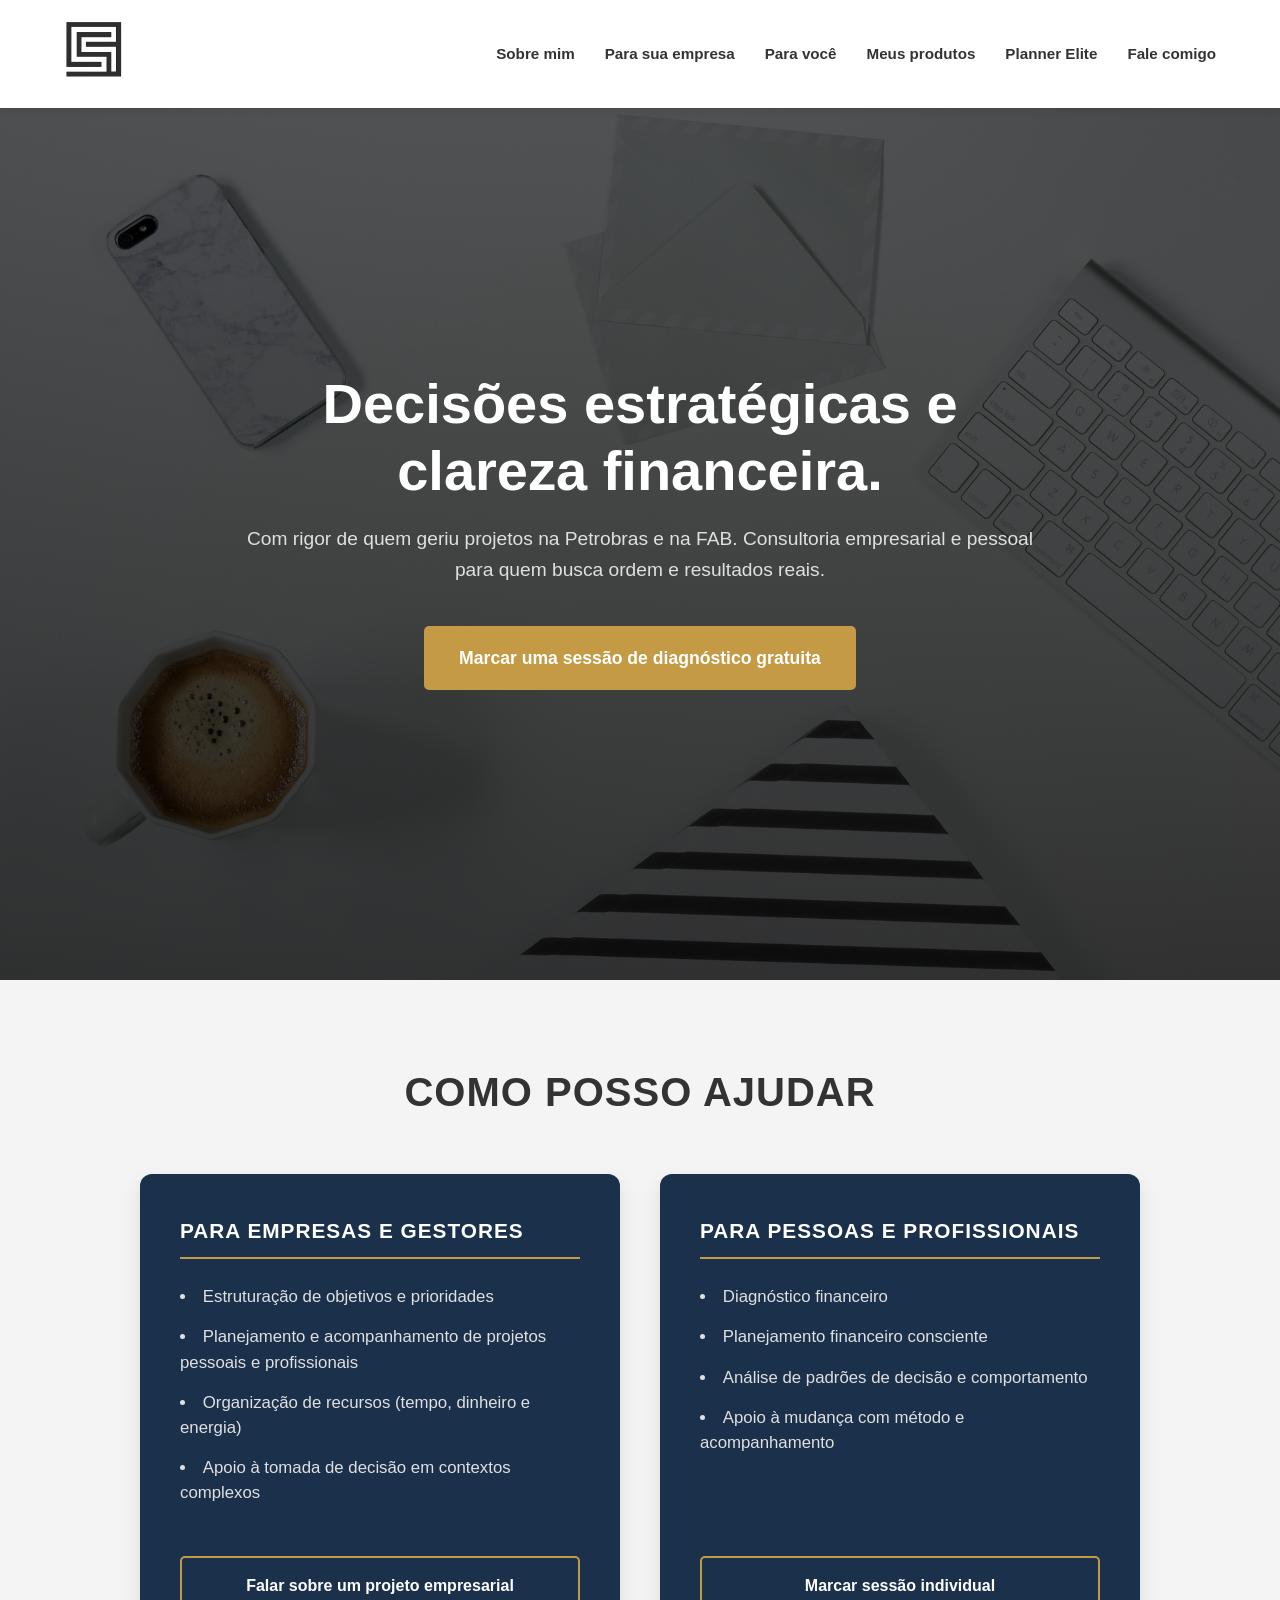
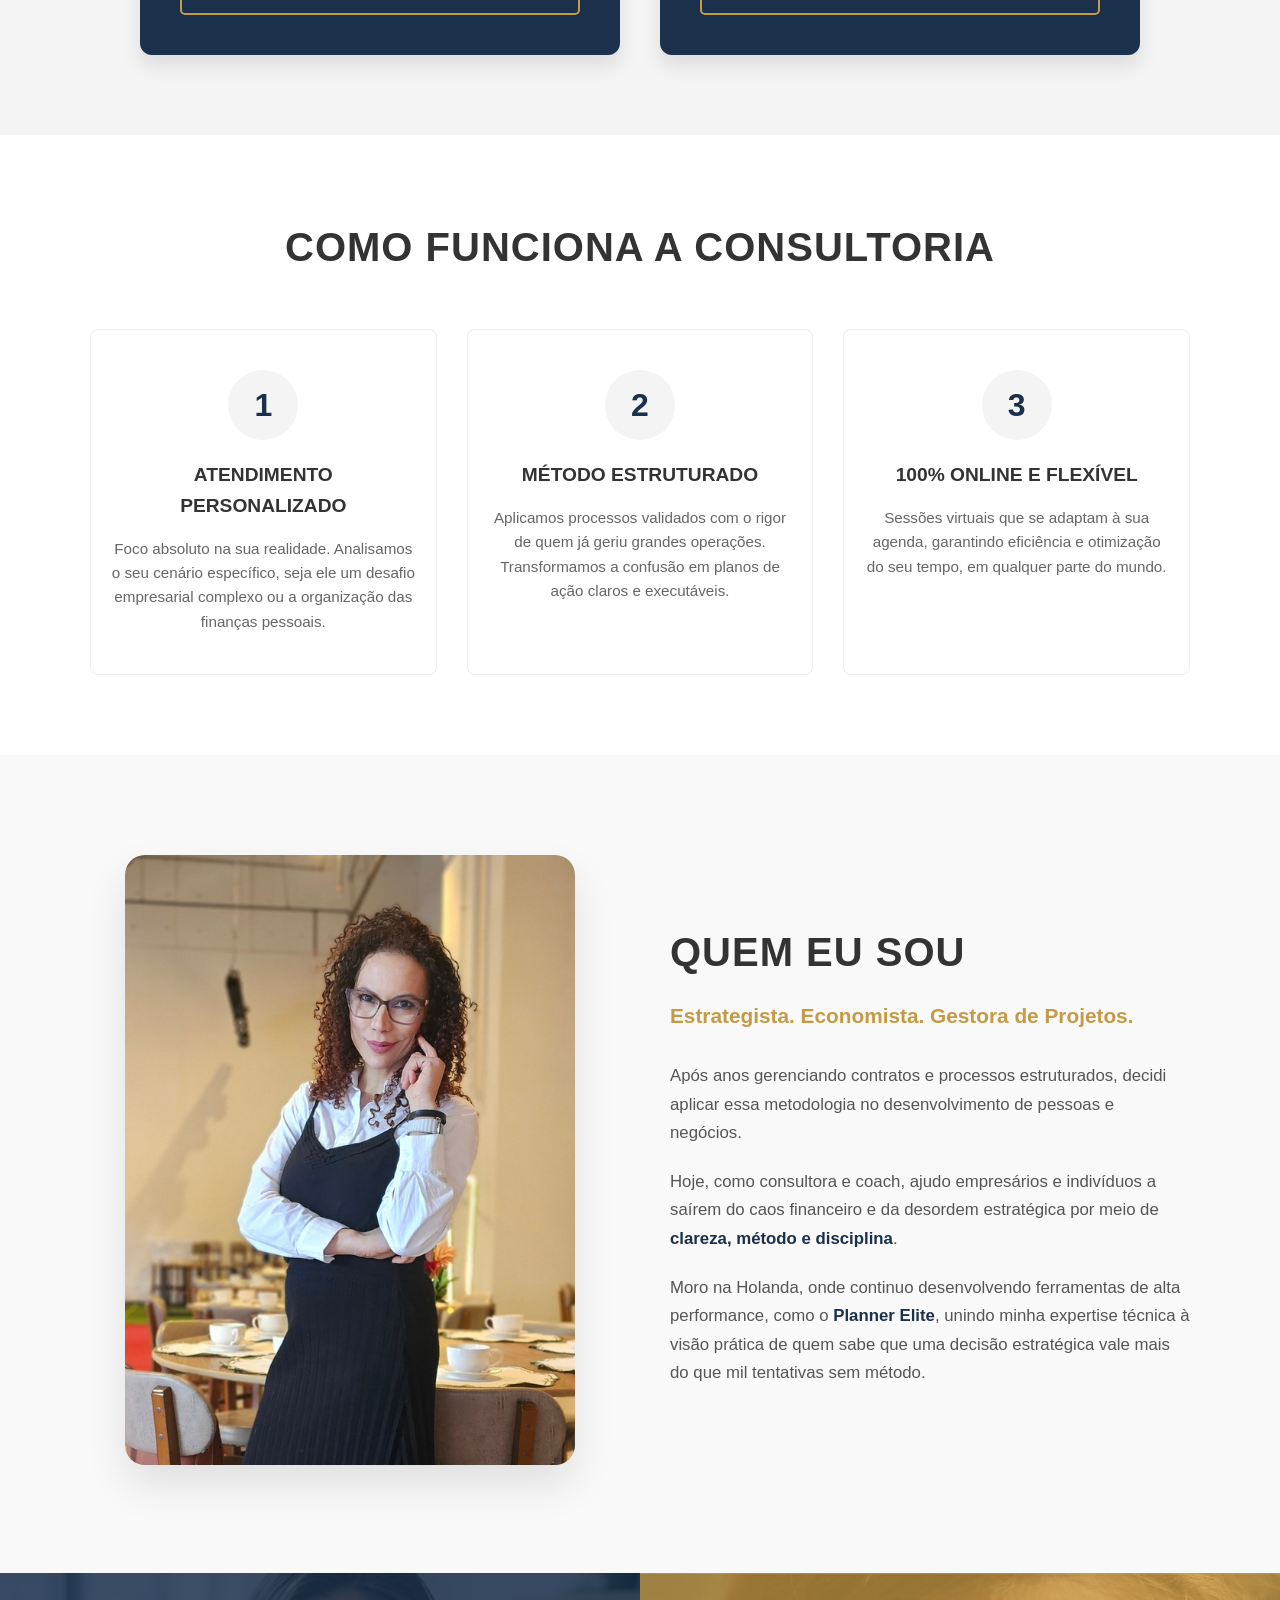
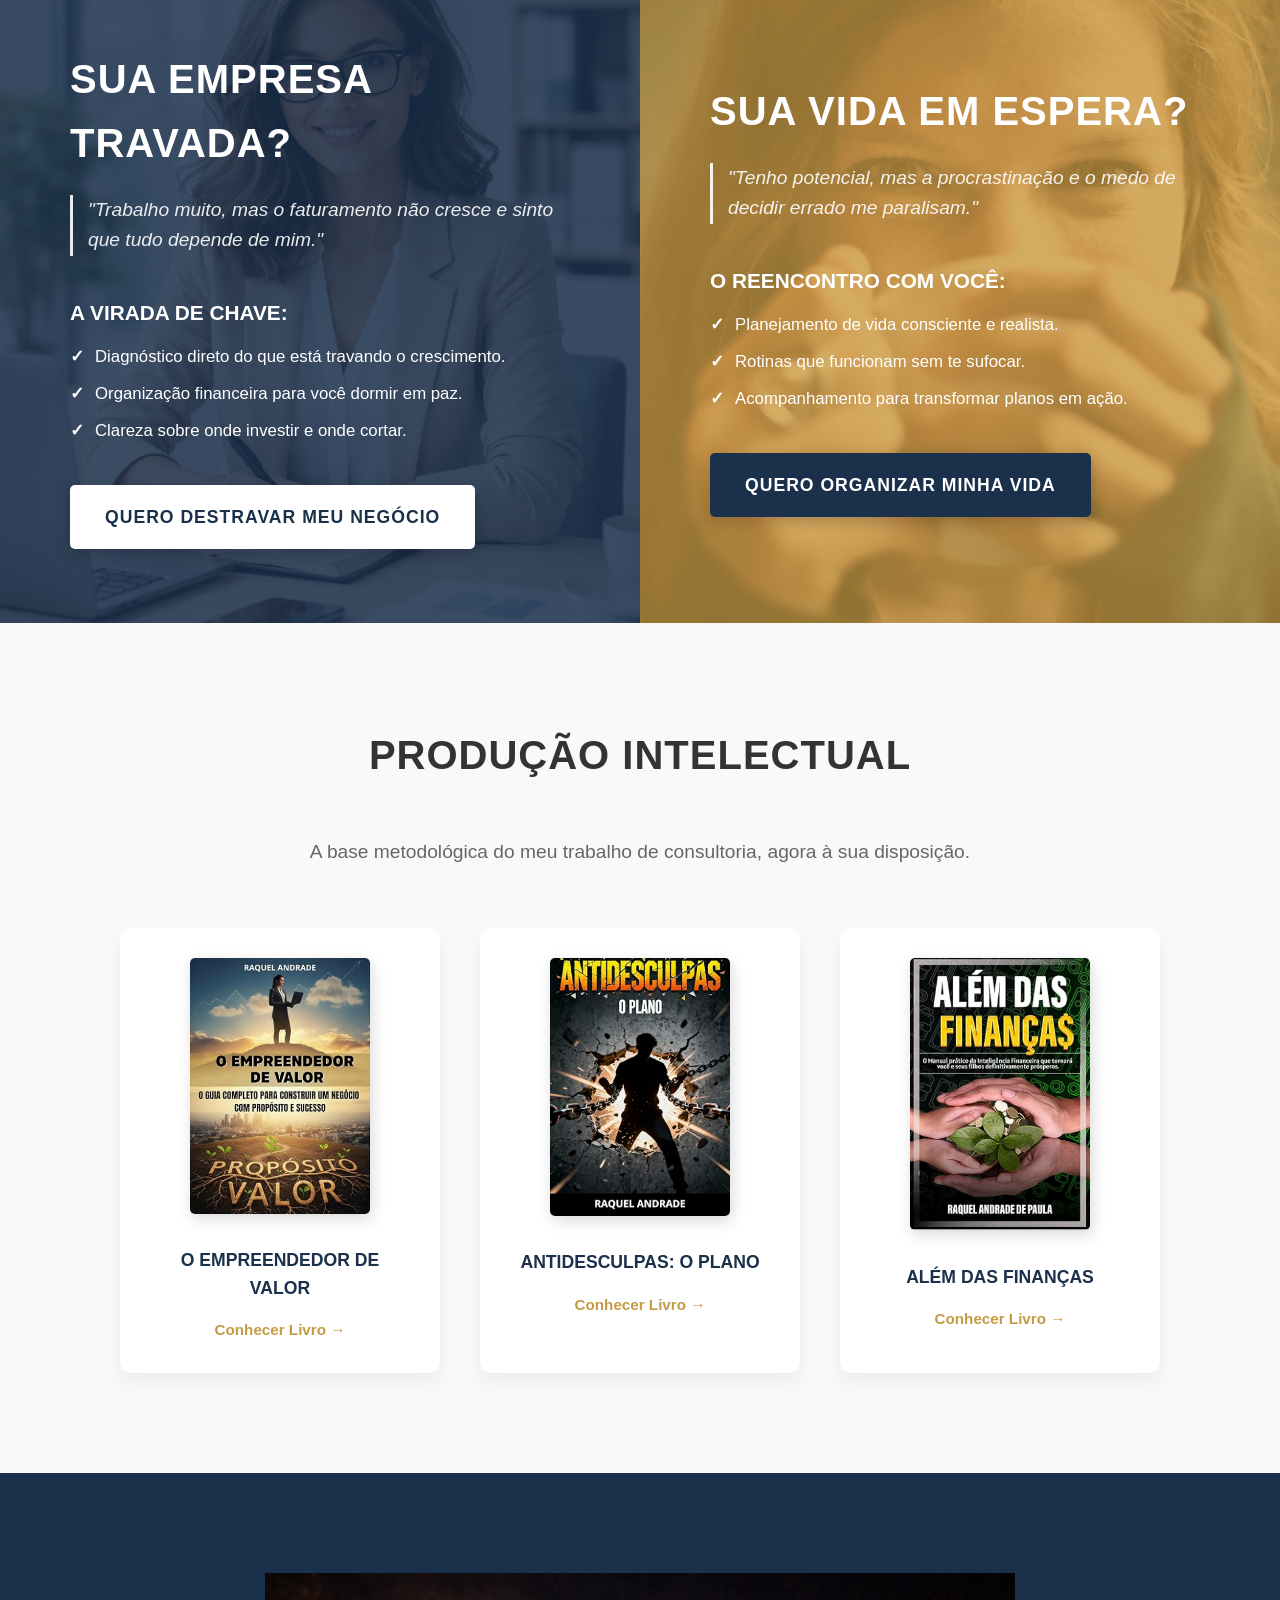
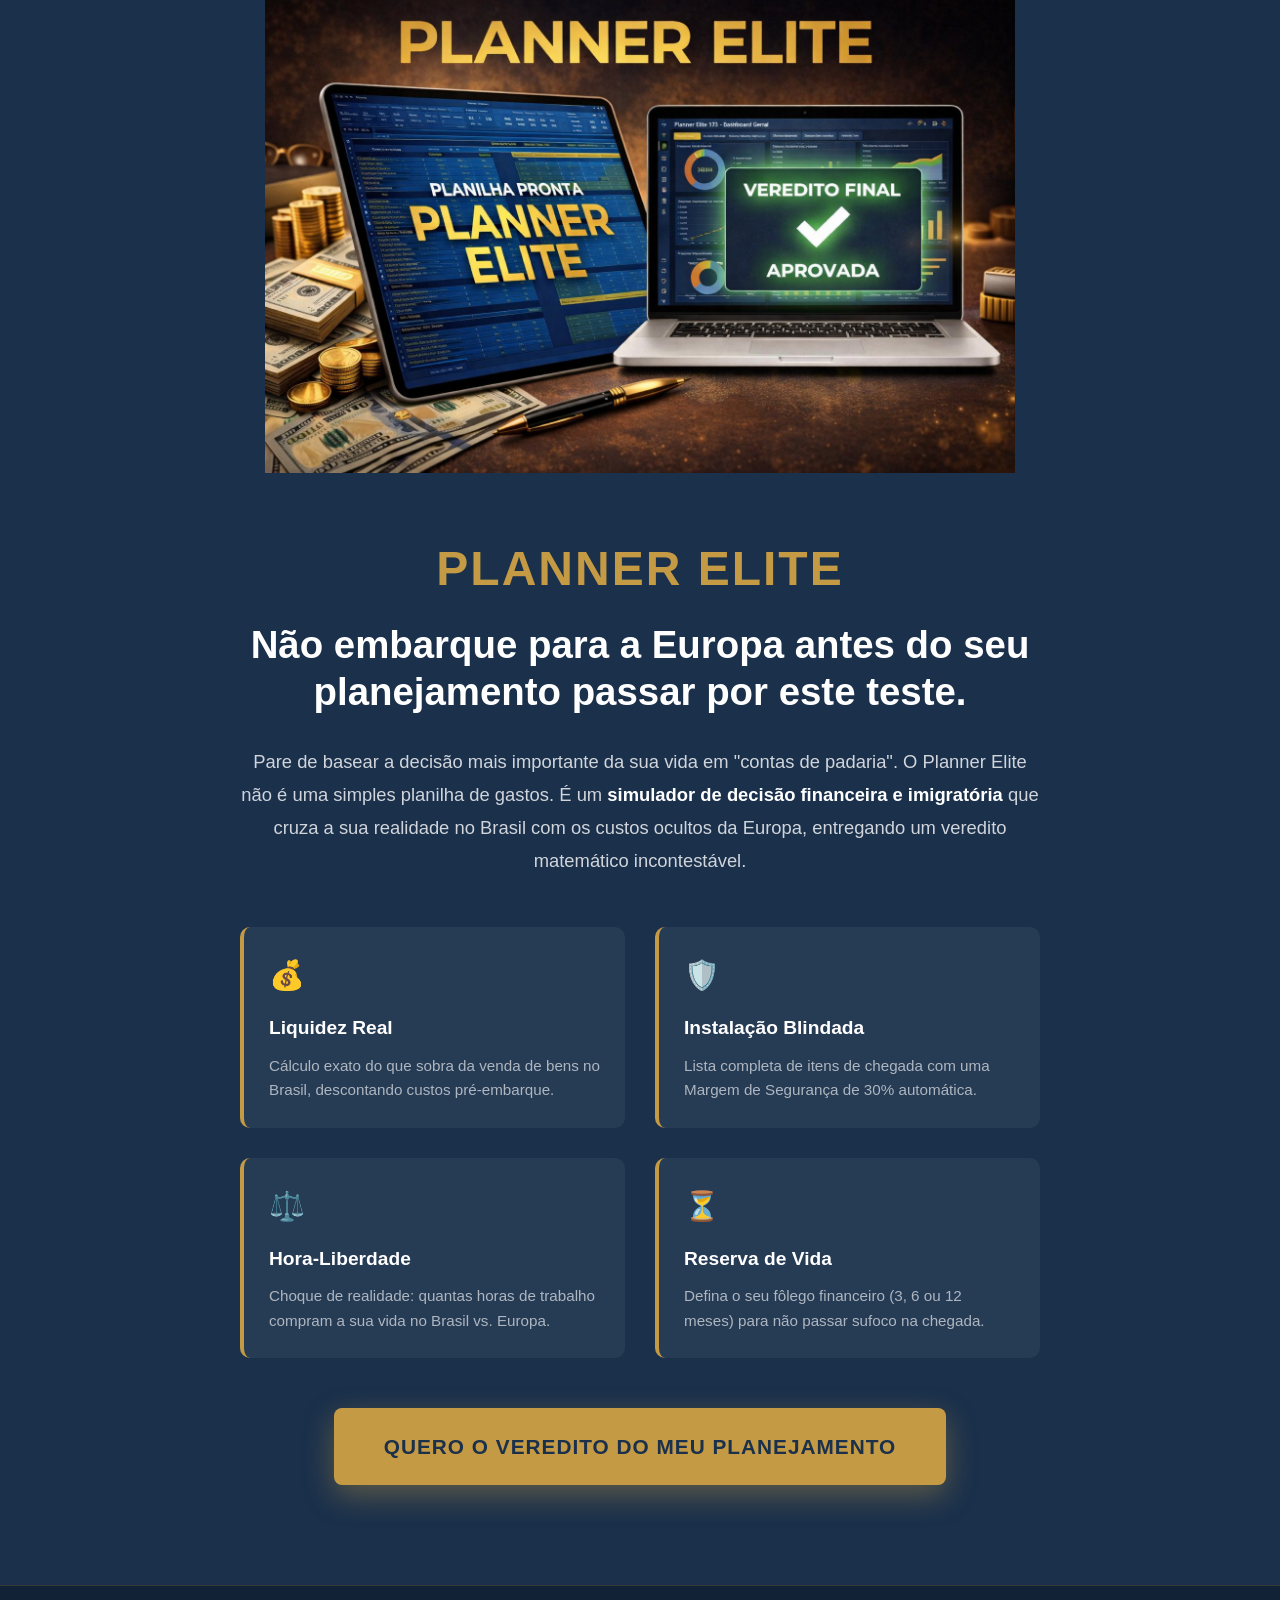
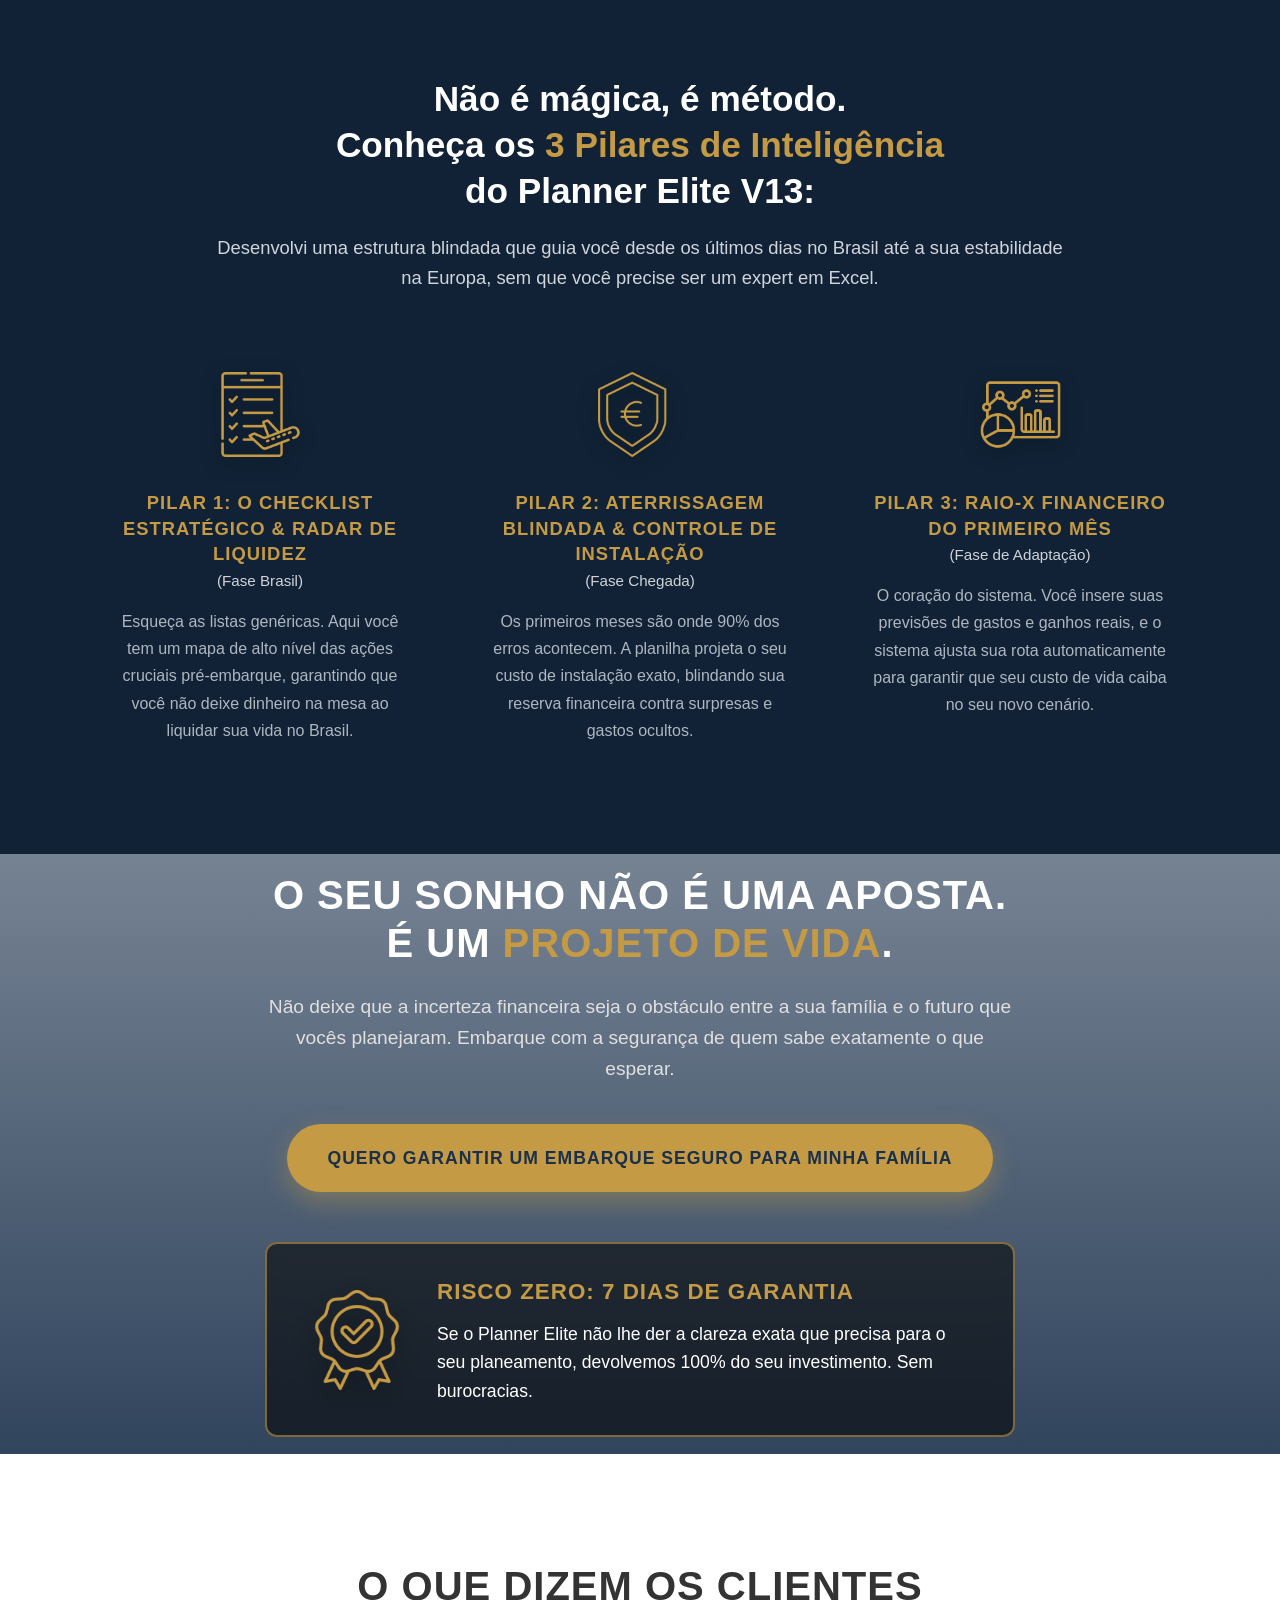
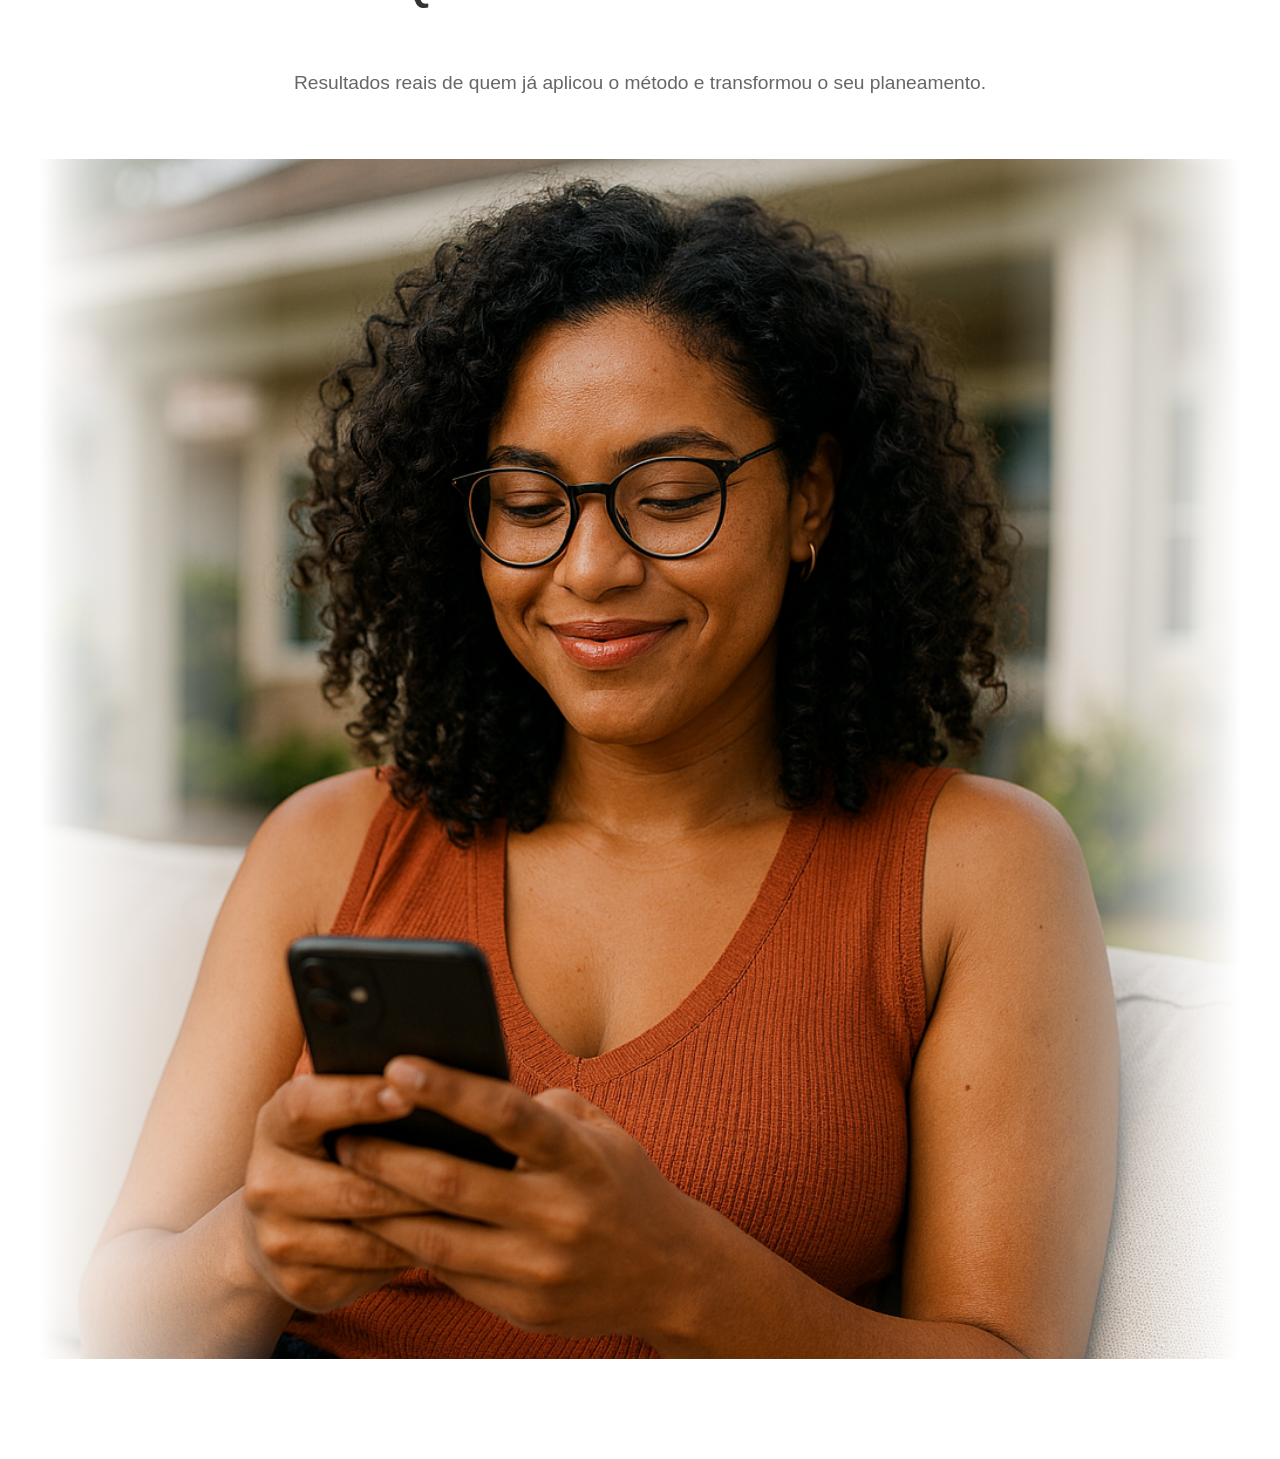
==== commit e9cb5c8f: "Alteração na imagem do planner" ====
--- a/index.html
+++ b/index.html
@@ -178,7 +178,7 @@
         <div class="planner-container">
             
             <div class="planner-imagem">
-                <img src="assets/img/planner-mockup.png" alt="Sistema Planner Elite">
+                <img src="assets/img/planner-mockup.jpeg" alt="Sistema Planner Elite">
             </div>
             
             <div class="planner-copy">
--- a/css/style.css
+++ b/css/style.css
@@ -1076,28 +1076,25 @@
     transform: scale(1.05); /* Efeito de clique no botão Zaask */
 }
 
-/* --- POSICIONAMENTO EXATO (COMPUTADOR) --- */
-/* Estes valores foram calculados com base na imagem que enviaste */
-.b-esq-1 { top: 5%; left: 2%; width: 28%; }
-.b-esq-2 { top: 28%; left: -2%; width: 29%; }
-.b-esq-3 { top: 62%; left: 0%; width: 30%; }
-
-.b-dir-1 { top: 10%; right: 2%; width: 28%; }
-.b-dir-2 { top: 40%; right: -2%; width: 29%; }
-.b-dir-3 { top: 68%; right: 2%; width: 30%; }
+/* --- POSICIONAMENTO EXATO (COMPUTADOR) - TAMANHOS REDUZIDOS --- */
+/* Diminuí a largura base para eles ficarem mais pequenos inicialmente */
+.b-esq-1 { top: 5%; left: 2%; width: 22%; }
+.b-esq-2 { top: 28%; left: -2%; width: 23%; }
+.b-esq-3 { top: 62%; left: 0%; width: 24%; }
+
+.b-dir-1 { top: 10%; right: 2%; width: 22%; }
+.b-dir-2 { top: 40%; right: -2%; width: 23%; }
+.b-dir-3 { top: 68%; right: 2%; width: 24%; }
 
 .balao-zaask { top: 46%; left: 22%; width: 22%; }
 
 /* --- ESTADOS INICIAIS DA ANIMAÇÃO --- */
-/* Balões da esquerda começam fora do ecrã pela esquerda */
 .esquerdo { transform: translateX(-100px); }
-/* Balões da direita começam fora do ecrã pela direita */
 .direito { transform: translateX(100px); }
-/* Balão Zaask começa pequeno (escala 0) */
 .balao-zaask { transform: scale(0.5); }
 
 
-/* --- ESTADOS FINAIS DA ANIMAÇÃO (Quando a classe .visivel é adicionada) --- */
+/* --- ESTADOS FINAIS DA ANIMAÇÃO (Quando aparecem no ecrã) --- */
 .reviews-wrapper.visivel .balao-review {
     opacity: 1;
     transform: translateX(0);
@@ -1106,6 +1103,23 @@
 .reviews-wrapper.visivel .balao-zaask {
     opacity: 1;
     transform: scale(1);
+}
+
+/* --- A MÁGICA DO MOVIMENTO (HOVER) --- */
+/* Apenas aplicado em ecrãs de computador, pois em telemóveis não há "rato" para passar por cima */
+@media (min-width: 901px) {
+    .reviews-wrapper.visivel .balao-review:hover {
+        transform: scale(1.25); /* Aumenta o tamanho em 25% */
+        z-index: 10; /* Traz o balão para a frente de todos os outros */
+        cursor: pointer; /* Muda o cursor para uma mãozinha */
+        filter: drop-shadow(0px 20px 30px rgba(0,0,0,0.4)); /* Sombra maior para dar sensação de flutuação */
+    }
+
+    .reviews-wrapper.visivel .balao-zaask:hover {
+        transform: scale(1.15); /* Botão Zaask também cresce um pouco mais */
+        z-index: 10;
+        filter: drop-shadow(0px 20px 30px rgba(0,0,0,0.5));
+    }
 }
 
 /* Delays para os balões aparecerem em cascata (um a um) */
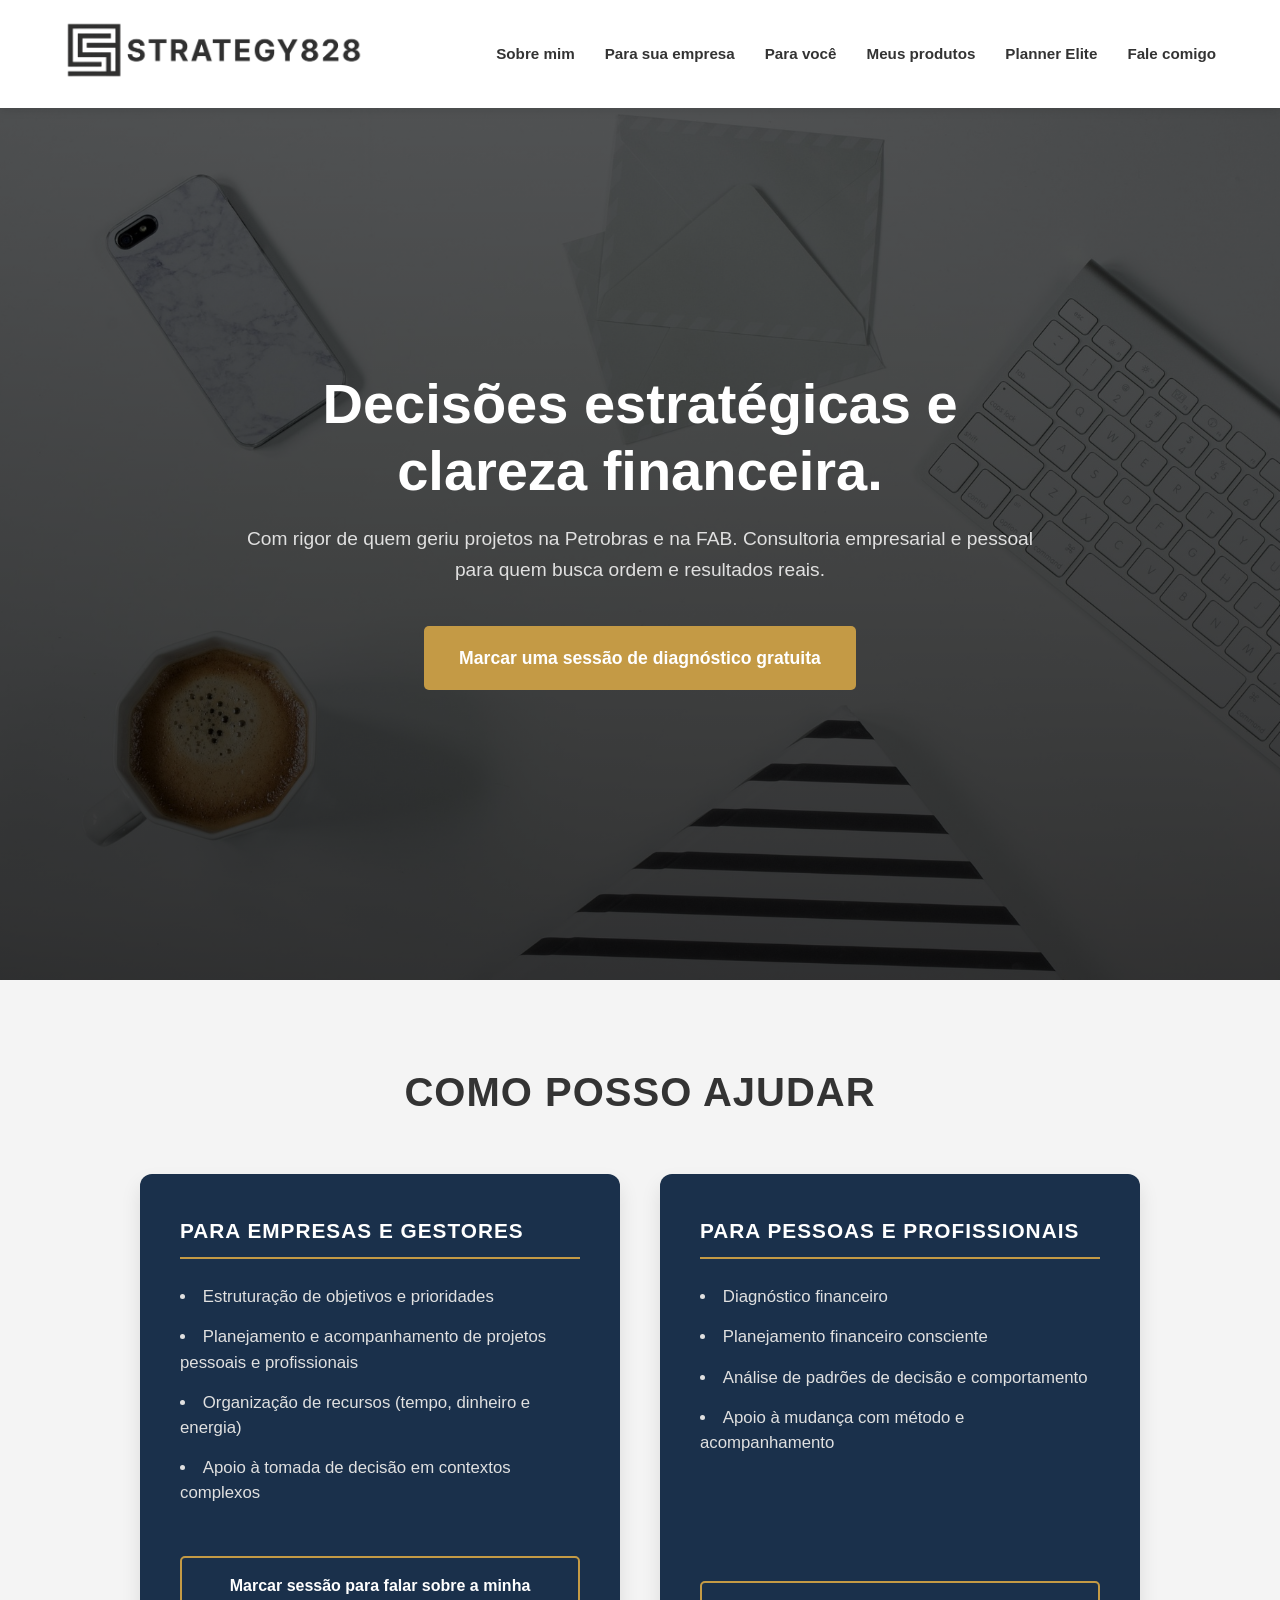
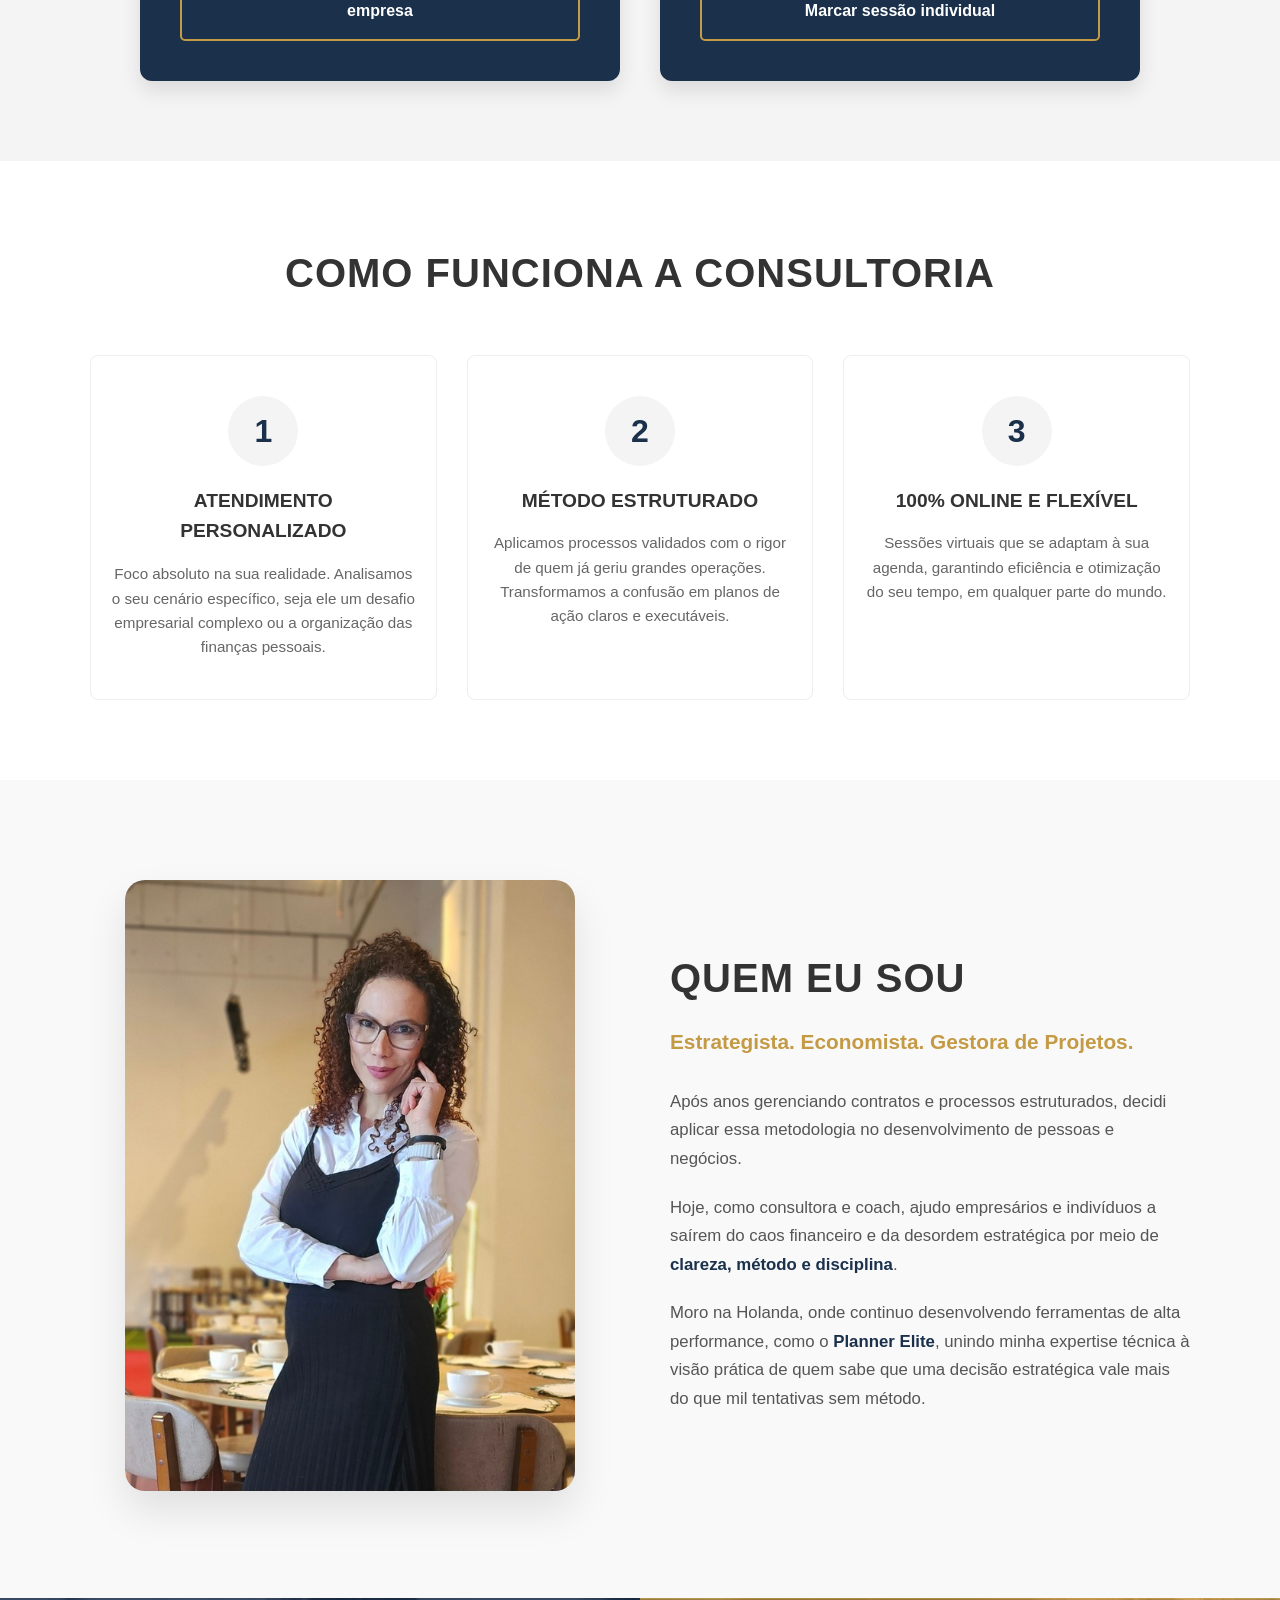
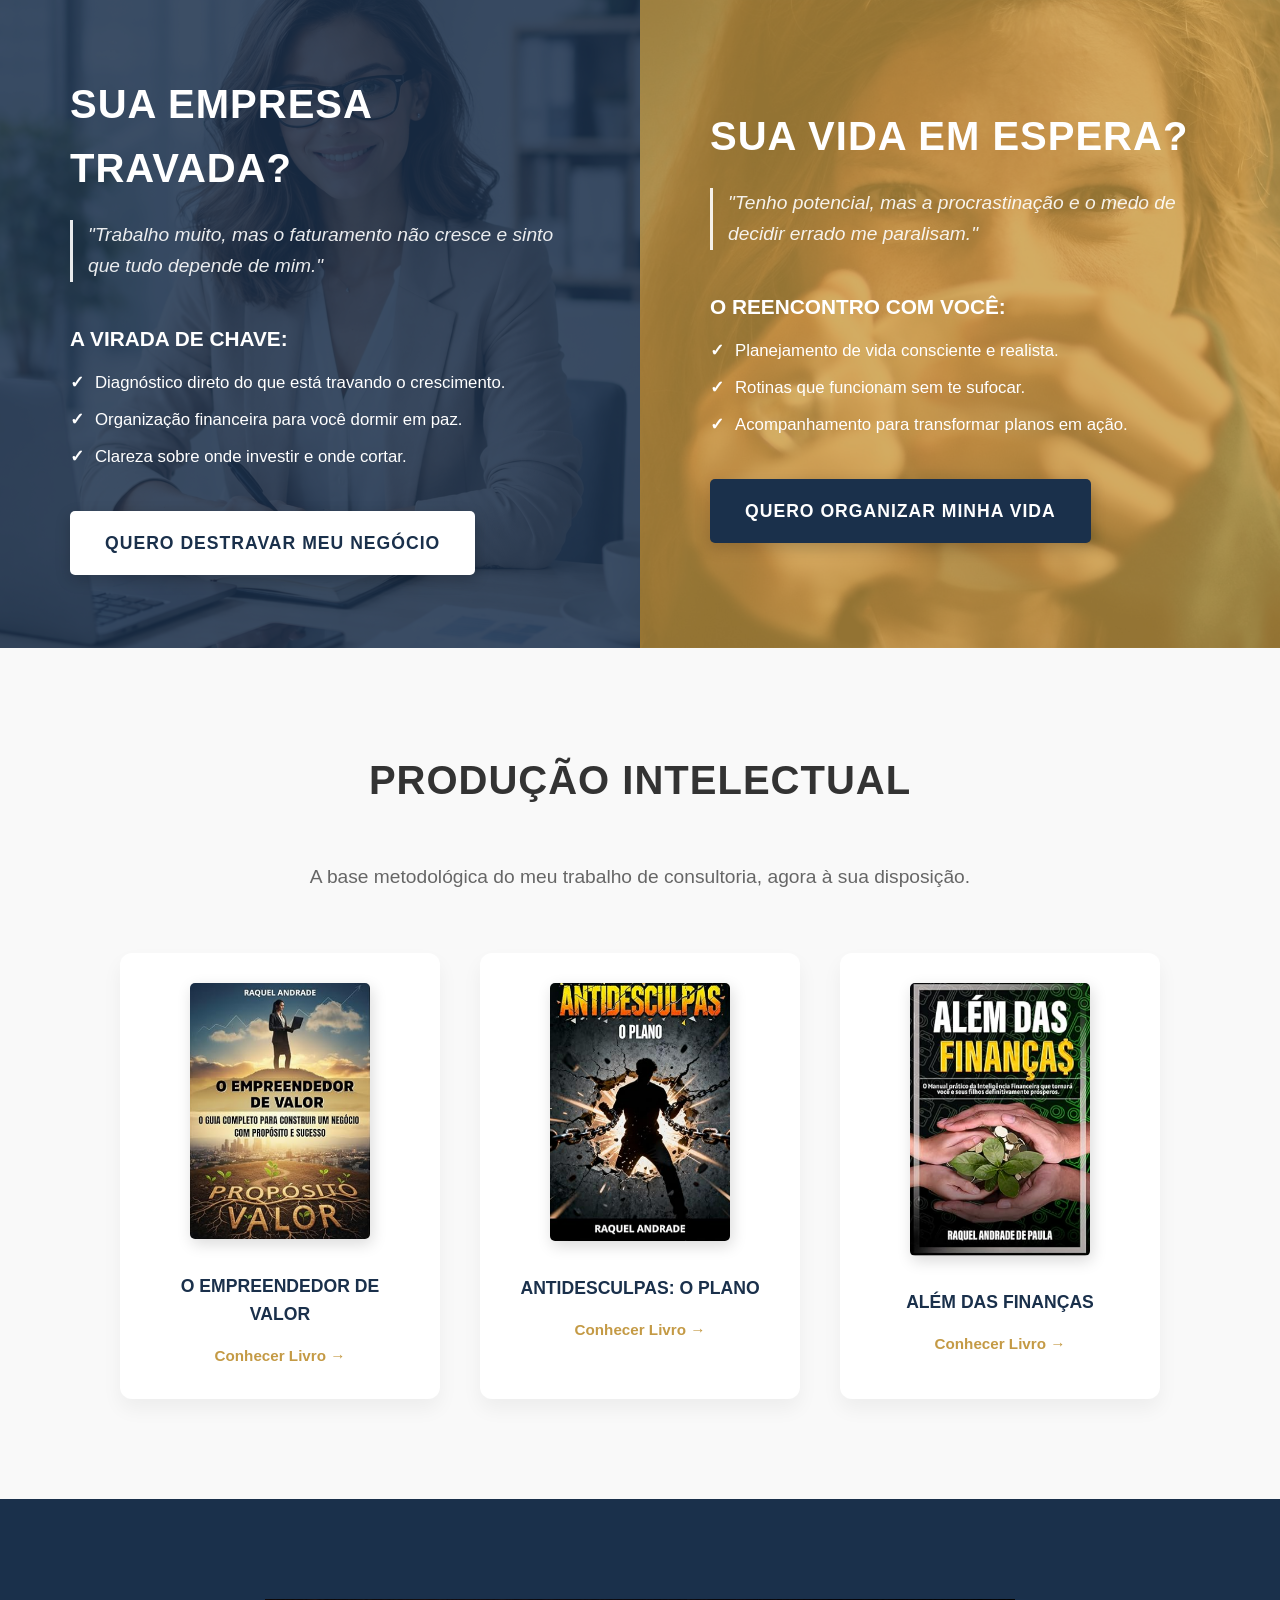
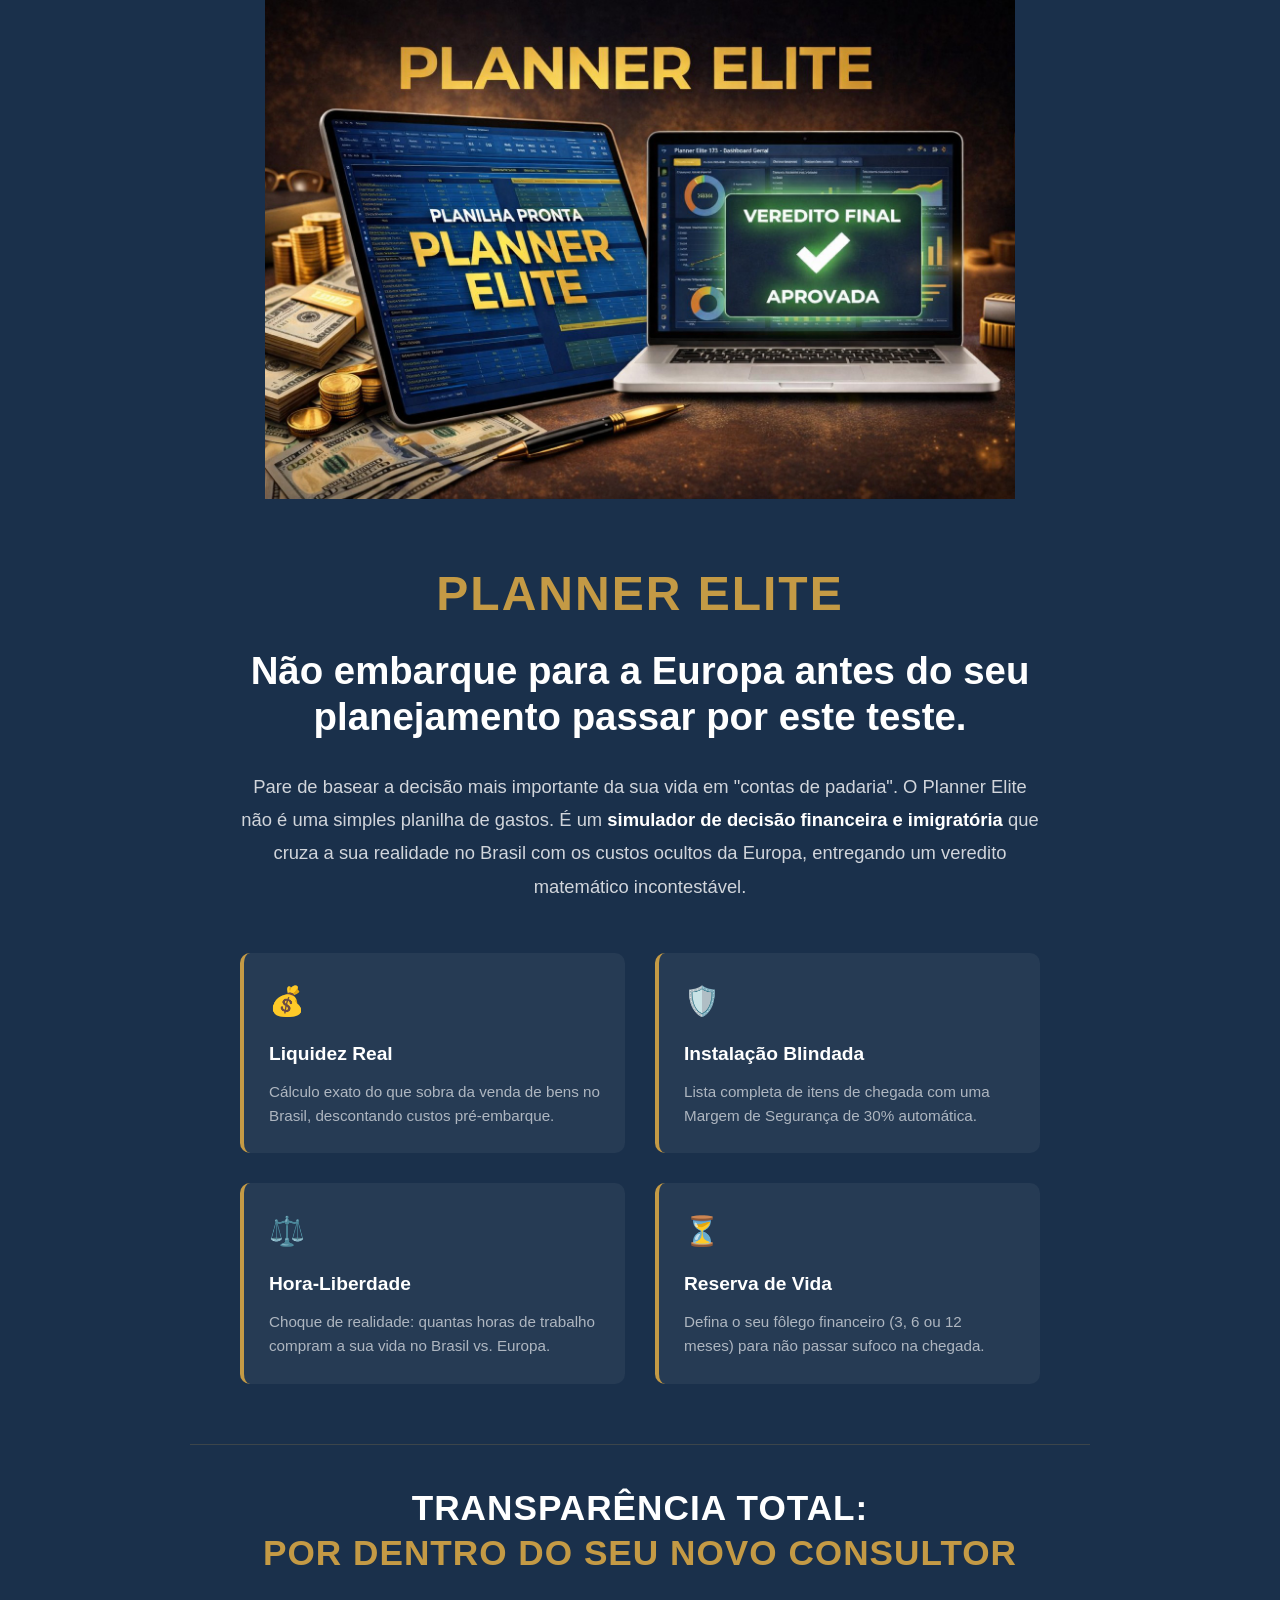
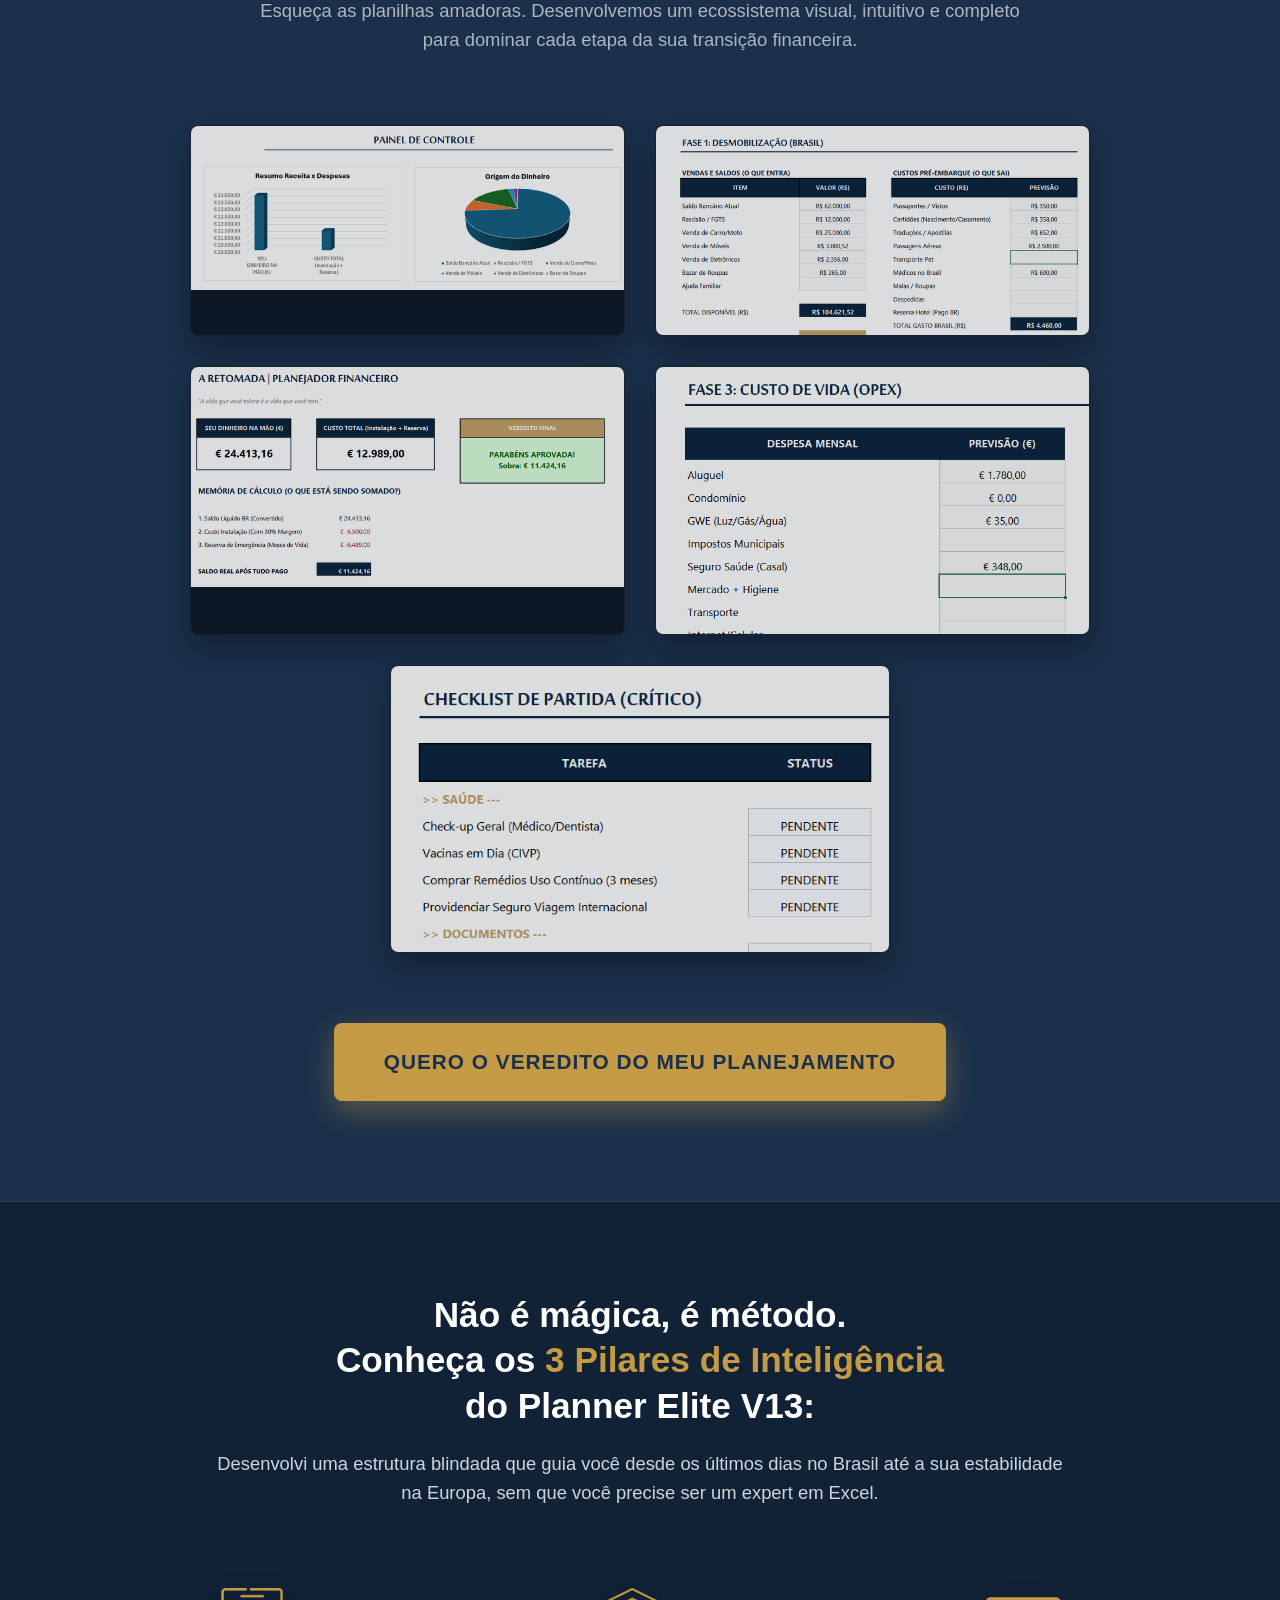
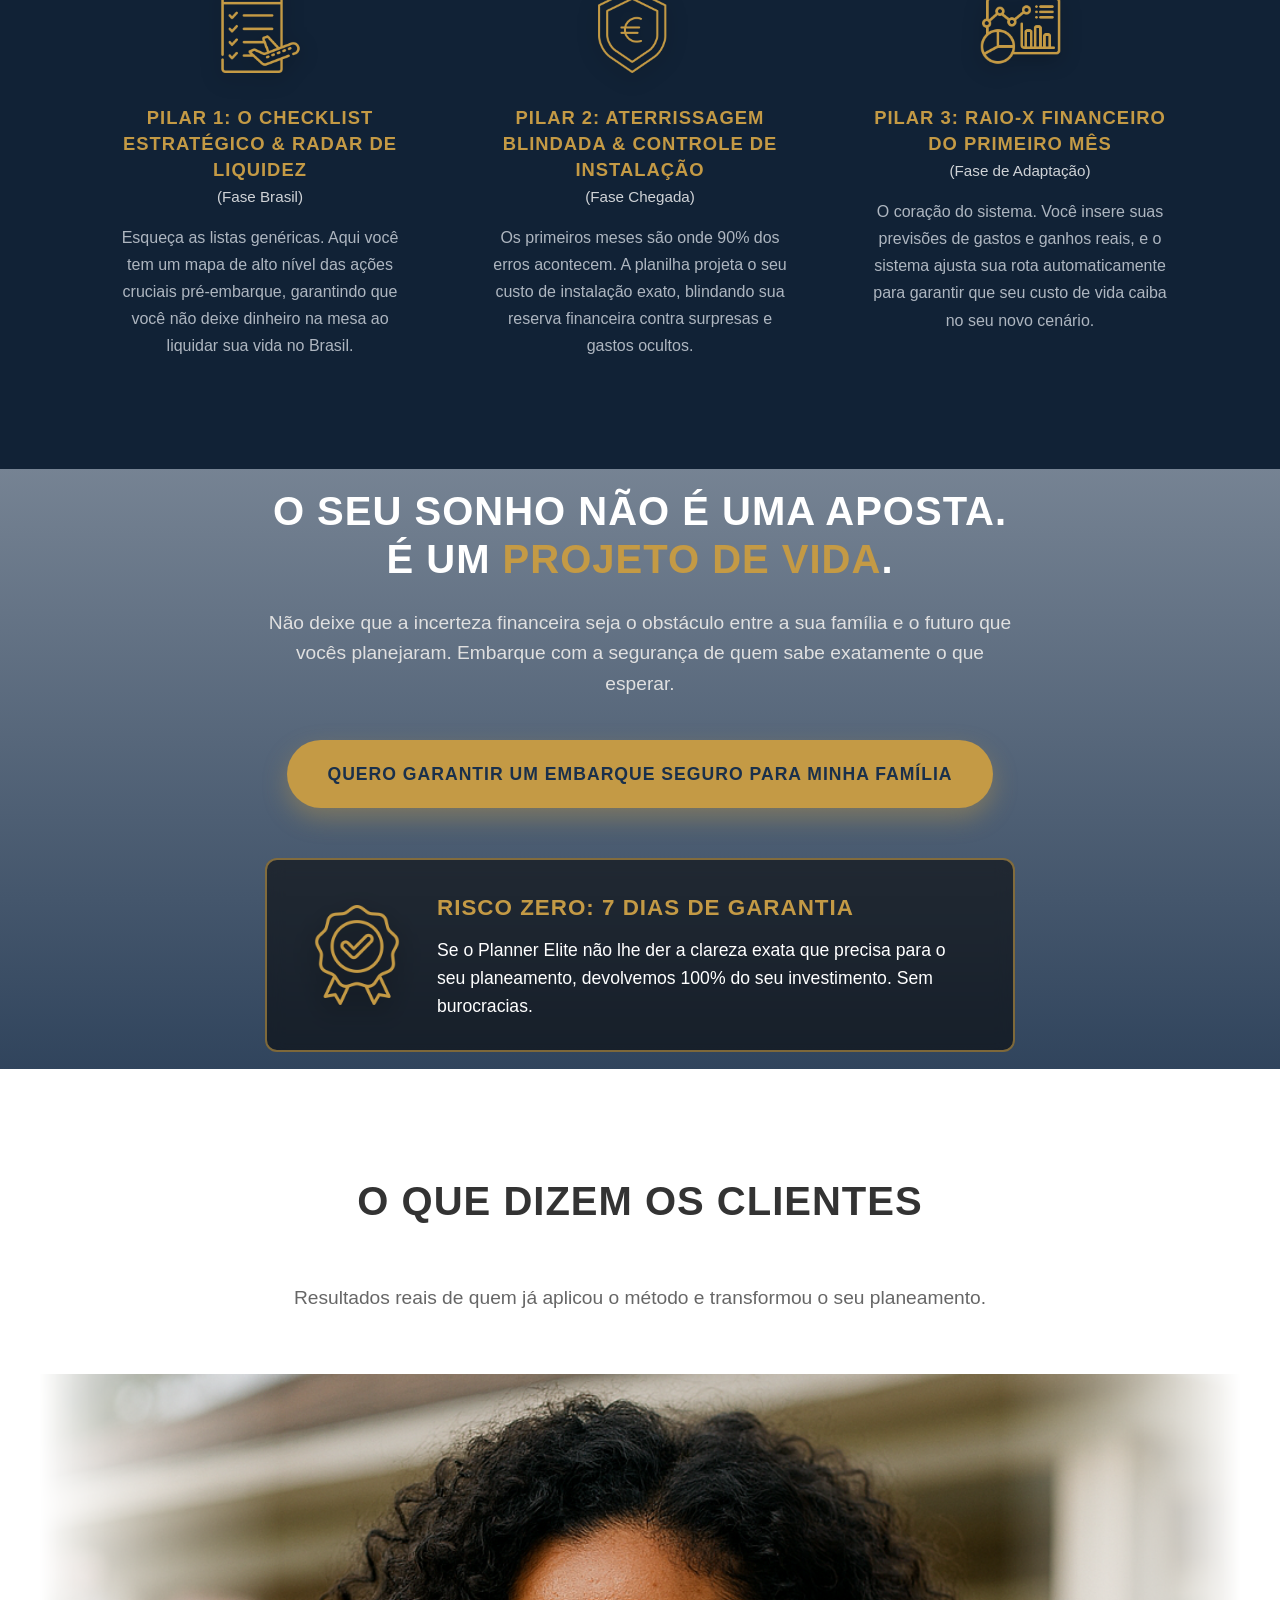
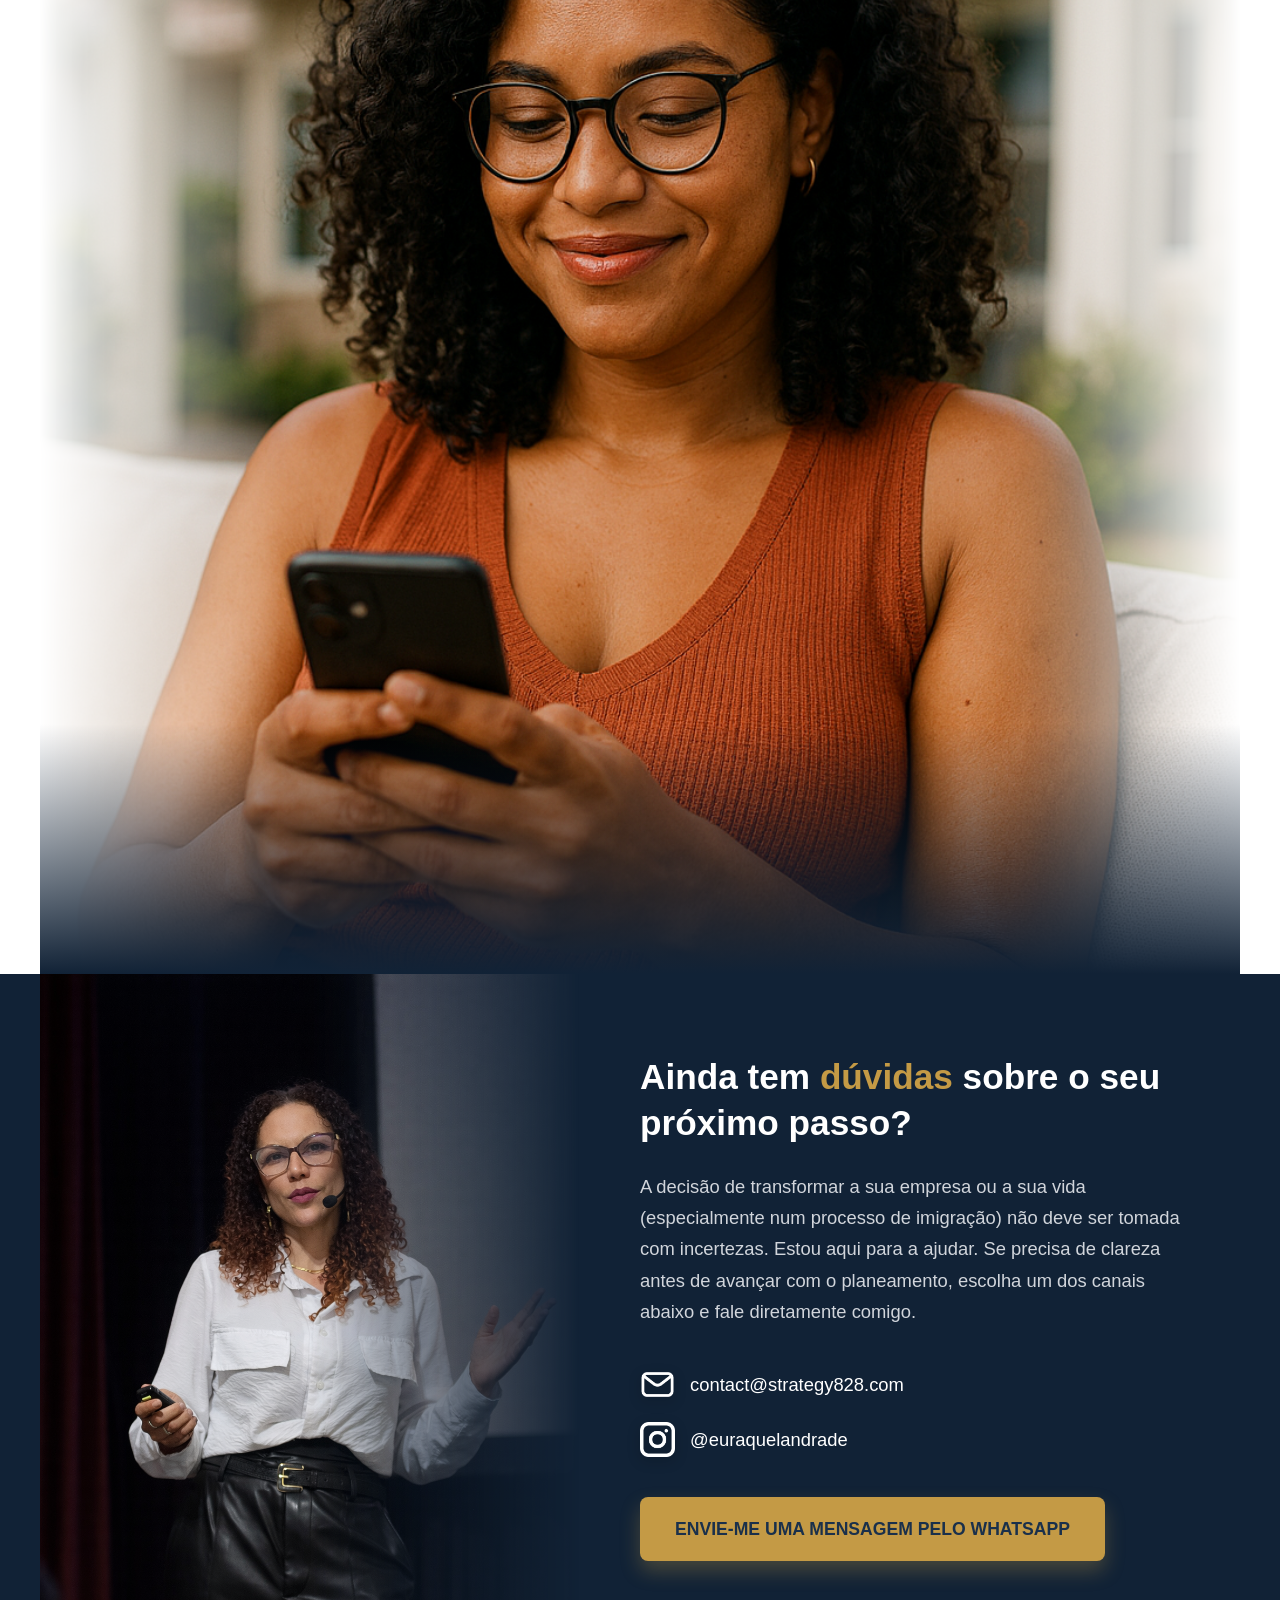
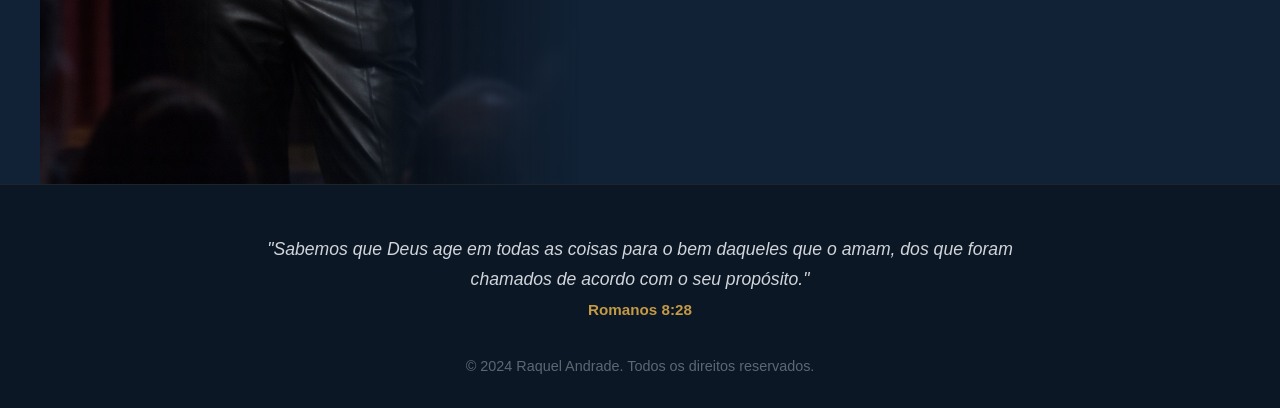
==== commit 80fc4f30: "Edições finais." ====
--- a/index.html
+++ b/index.html
@@ -17,8 +17,8 @@
         <nav class="menu">
             <ul>
                 <li><a href="#sobre">Sobre mim</a></li>
-                <li><a href="#empresa">Para sua empresa</a></li>
-                <li><a href="#voce">Para você</a></li>
+                <li><a href="#solucoes">Para sua empresa</a></li>
+                <li><a href="#solucoes">Para você</a></li>
                 <li><a href="#produtos">Meus produtos</a></li>
                 <li><a href="#planner">Planner Elite</a></li>
                 <li><a href="#contato" class="btn-menu">Fale comigo</a></li>
@@ -32,7 +32,7 @@
             
             <p>Com rigor de quem geriu projetos na Petrobras e na FAB. Consultoria empresarial e pessoal para quem busca ordem e resultados reais.</p>
             
-            <a href="#contato" class="btn-principal">Marcar uma sessão de diagnóstico gratuita</a>
+            <a href="https://calendar.app.google/MqHbigX3yFgjsbMA6" target="_blank" rel="noopener noreferrer" class="btn-principal">Marcar uma sessão de diagnóstico gratuita</a>
         </div>
     </section>
 
@@ -49,7 +49,7 @@
                     <li>Organização de recursos (tempo, dinheiro e energia)</li>
                     <li>Apoio à tomada de decisão em contextos complexos</li>
                 </ul>
-                <a href="#contato" class="btn-card">Falar sobre um projeto empresarial</a>
+                <a href="https://calendar.app.google/MqHbigX3yFgjsbMA6" target="_blank" rel="noopener noreferrer" class="btn-card">Marcar sessão para falar sobre a minha empresa</a>
             </div>
 
             <div class="card">
@@ -60,7 +60,7 @@
                     <li>Análise de padrões de decisão e comportamento</li>
                     <li>Apoio à mudança com método e acompanhamento</li>
                 </ul>
-                <a href="#contato" class="btn-card">Marcar sessão individual</a>
+                <a href="https://calendar.app.google/MqHbigX3yFgjsbMA6" target="_blank" rel="noopener noreferrer" class="btn-card">Marcar sessão individual</a>
             </div>
 
         </div>
@@ -124,7 +124,7 @@
                         <li>Clareza sobre onde investir e onde cortar.</li>
                     </ul>
                 </div>
-                <a href="#contato" class="btn-caminho btn-empresa">Quero destravar meu negócio</a>
+                <a href="https://wa.me/31631279968?text=Olá,%20Raquel.%20Preciso%20da%20sua%20ajuda%20para%20destravar%20o%20meu%20negócio.%20Como%20isto%20funciona?" target="_blank" rel="noopener noreferrer" class="btn-caminho btn-empresa">Quero destravar meu negócio</a>
             </div>
         </div>
 
@@ -141,7 +141,7 @@
                         <li>Acompanhamento para transformar planos em ação.</li>
                     </ul>
                 </div>
-                <a href="#contato" class="btn-caminho btn-pessoal">Quero organizar minha vida</a>
+                <a href="https://wa.me/31631279968?text=Olá,%20Raquel.%20Preciso%20da%20sua%20ajuda%20para%20organizar%20a%20minha%20vida.%20Como%20isto%20funciona?" target="_blank" rel="noopener noreferrer" class="btn-caminho btn-pessoal">Quero organizar minha vida</a>
             </div>
         </div>
 
@@ -156,19 +156,19 @@
                 <div class="livro-card">
                     <img src="assets/img/livro-1.png" alt="Livro Propósito Valor">
                     <h3>O Empreendedor de Valor</h3>
-                    <a href="#contato" class="btn-link">Conhecer Livro &rarr;</a>
+                    <a href="https://www.amazon.com.br/B%C3%ADblia-Empreendedor-Leigo-Avan%C3%A7ado-completo-ebook/dp/B0D4QYQKT3?ref_=ast_author_dp&th=1&psc=1" target="_blank" class="btn-link">Conhecer Livro &rarr;</a>
                 </div>
 
                 <div class="livro-card">
                     <img src="assets/img/livro-2.png" alt="Livro Antidesculpas">
                     <h3>Antidesculpas: O Plano</h3>
-                    <a href="#contato" class="btn-link">Conhecer Livro &rarr;</a>
+                    <a href="https://www.amazon.com.br/PLANO-ANTIDESCULPAS-Pr%C3%A1ticas-Imediata-Investimento-ebook/dp/B0FXBTXQQ6?ref_=ast_author_dp&th=1&psc=1" target="_blank" class="btn-link">Conhecer Livro &rarr;</a>
                 </div>
 
                 <div class="livro-card">
                     <img src="assets/img/livro-3.png" alt="Livro Além das Finanças">
                     <h3>Além das Finanças</h3>
-                    <a href="#contato" class="btn-link">Conhecer Livro &rarr;</a>
+                    <a href="https://www.amazon.com.br/ALEM-DAS-FINAN%C3%87AS-Intelig%C3%AAncia-definitivamente-ebook/dp/B0B9HNWN4W?ref_=ast_author_dp&th=1&psc=1" target="_blank" class="btn-link">Conhecer Livro &rarr;</a>
                 </div>
             </div>
         </div>
@@ -210,8 +210,38 @@
                     </div>
                 </div>
 
+                <div class="planner-showcase">
+                    <div class="showcase-header">
+                        <h3 class="showcase-titulo">Transparência Total:<br><span class="destaque-dourado">Por dentro do seu novo consultor</span></h3>
+                        <p class="showcase-sub">Esqueça as planilhas amadoras. Desenvolvemos um ecossistema visual, intuitivo e completo para dominar cada etapa da sua transição financeira.</p>
+                    </div>
+
+                    <div class="showcase-gallery">
+                        <div class="showcase-item">
+                            <img src="assets/img/planner-tela1.png" alt="Interface do Planner Elite 1">
+                            <div class="showcase-overlay"><span>Checklist Estratégico</span></div>
+                        </div>
+                        <div class="showcase-item">
+                            <img src="assets/img/planner-tela2.png" alt="Interface do Planner Elite 2">
+                            <div class="showcase-overlay"><span>Radar de Liquidez</span></div>
+                        </div>
+                        <div class="showcase-item">
+                            <img src="assets/img/planner-tela3.png" alt="Interface do Planner Elite 3">
+                            <div class="showcase-overlay"><span>Custos de Instalação</span></div>
+                        </div>
+                        <div class="showcase-item">
+                            <img src="assets/img/planner-tela4.png" alt="Interface do Planner Elite 4">
+                            <div class="showcase-overlay"><span>Reserva de Vida</span></div>
+                        </div>
+                        <div class="showcase-item">
+                            <img src="assets/img/planner-tela5.png" alt="Interface do Planner Elite 5">
+                            <div class="showcase-overlay"><span>Painel de Veredito</span></div>
+                        </div>
+                    </div>
+                </div>
+
                 <div class="planner-cta-box">
-                    <a href="#contato" class="btn-principal btn-dourado-full">Quero o Veredito do Meu Planejamento</a>
+                    <a href="https://pay.kiwify.com.br/4OR68RF" target="_blank" class="btn-principal btn-dourado-full">Quero o Veredito do Meu Planejamento</a>
                 </div>
             </div>
 
@@ -253,7 +283,7 @@
             <h2>O seu sonho não é uma aposta. <br>É um <span class="destaque-dourado">projeto de vida</span>.</h2>
             <p>Não deixe que a incerteza financeira seja o obstáculo entre a sua família e o futuro que vocês planejaram. Embarque com a segurança de quem sabe exatamente o que esperar.</p>
             
-            <a href="#contato" class="btn-principal btn-dourado-grande">Quero garantir um embarque seguro para minha família</a>
+            <a href="https://pay.kiwify.com.br/4OR68RF" target="_blank" class="btn-principal btn-dourado-grande">Quero garantir um embarque seguro para minha família</a>
             
             <div class="garantia-box">
                 <img src="assets/img/selo-garantia.png" alt="Garantia de 7 Dias" class="selo-garantia">
@@ -289,6 +319,46 @@
 
         </div>
     </section>
+
+    <section id="contato" class="contato-final">
+        <div class="contato-container">
+            
+            <div class="contato-imagem">
+                <img src="assets/img/foto-raquel2.png" alt="Raquel Andrade" class="img-raquel-fade">
+            </div>
+
+            <div class="contato-conteudo">
+                <h2>Ainda tem <span class="destaque-dourado">dúvidas</span> sobre o seu próximo passo?</h2>
+                <p class="contato-copy">
+                    A decisão de transformar a sua empresa ou a sua vida (especialmente num processo de imigração) não deve ser tomada com incertezas. Estou aqui para a ajudar. Se precisa de clareza antes de avançar com o planeamento, escolha um dos canais abaixo e fale diretamente comigo.
+                </p>
+
+                <div class="contato-links">
+                    <a href="mailto:contact@strategy828.com" class="link-item">
+                        <img src="assets/img/mail.png" alt="Email" class="icone-contato">
+                        <span>contact@strategy828.com</span>
+                    </a>
+                    
+                    <a href="https://www.instagram.com/euraquelandrade" target="_blank" rel="noopener noreferrer" class="link-item">
+                        <img src="assets/img/instagram.png" alt="Instagram" class="icone-contato">
+                        <span>@euraquelandrade</span>
+                    </a>
+                </div>
+
+                <a href="https://wa.me/31631279968?text=Olá,%20Raquel.%20Vim%20através%20do%20seu%20site%20e%20tenho%20algumas%20dúvidas." target="_blank" rel="noopener noreferrer" class="btn-principal btn-whatsapp">
+                    Envie-me uma mensagem pelo WhatsApp
+                </a>
+            </div>
+
+        </div>
+    </section>
+
+    <footer class="rodape-site">
+        <div class="rodape-container">
+            <p class="versiculo">"Sabemos que Deus age em todas as coisas para o bem daqueles que o amam, dos que foram chamados de acordo com o seu propósito." <br><strong>Romanos 8:28</strong></p>
+            <p class="copyright">&copy; 2024 Raquel Andrade. Todos os direitos reservados.</p>
+        </div>
+    </footer>
 
     <script>
         document.addEventListener('DOMContentLoaded', function() {
@@ -308,6 +378,7 @@
             const wrapper = document.getElementById('reviews-animacao');
             if(wrapper) {
                 observer.observe(wrapper);
+
             }
         });
     </script>
--- a/css/style.css
+++ b/css/style.css
@@ -622,28 +622,26 @@
 /* Animação suave e TAMANHO GIGANTE */
 .planner-imagem img {
     width: 100%;
-    /* AQUI ESTÁ O SEGREDO: Aumentamos muito o tamanho máximo */
     max-width: 750px; 
     height: auto;
-    /* Mantemos a animação de flutuar */
     animation: flutuar 4s ease-in-out infinite;
 }
 
 @keyframes flutuar {
     0% { transform: translateY(0px); }
-    50% { transform: translateY(-20px); /* Aumentei um pouco o movimento para ser mais notável na imagem grande */ }
+    50% { transform: translateY(-20px); }
     100% { transform: translateY(0px); }
 }
 
 /* Coluna de Texto (Agora centralizada abaixo da imagem) */
 .planner-copy {
     width: 100%;
-    max-width: 900px; /* Limita a largura do texto para não ficar cansativo de ler */
-    text-align: center; /* Centraliza tudo */
+    max-width: 900px; 
+    text-align: center; 
 }
 
 .planner-titulo {
-    font-size: 3rem; /* Título ligeiramente maior */
+    font-size: 3rem; 
     color: #c49a45;
     text-transform: uppercase;
     letter-spacing: 2px;
@@ -651,7 +649,7 @@
 }
 
 .planner-hook {
-    font-size: 2.4rem; /* Gancho maior e mais impactante */
+    font-size: 2.4rem; 
     line-height: 1.2;
     margin-bottom: 30px;
     color: #ffffff;
@@ -662,7 +660,7 @@
     color: #d1d5db;
     line-height: 1.8;
     margin-bottom: 50px;
-    max-width: 800px; /* O parágrafo fica um pouco mais estreito para leitura fácil */
+    max-width: 800px; 
     margin-left: auto;
     margin-right: auto;
 }
@@ -671,16 +669,15 @@
     color: #ffffff;
 }
 
-/* Grid de Benefícios (Mantém-se, mas centralizado na tela) */
+/* Grid de Benefícios */
 .features-grid {
     display: grid;
-    /* MUDANÇA PRINCIPAL: Força exatamente 2 colunas de tamanhos iguais */
     grid-template-columns: repeat(2, 1fr); 
     gap: 30px;
     margin-bottom: 50px;
     text-align: left;
-    max-width: 800px; /* Limita a largura máxima para os cartões não ficarem esticados demais */
-    margin-left: auto; /* Centraliza o grid todo na tela */
+    max-width: 800px; 
+    margin-left: auto; 
     margin-right: auto;
 }
 
@@ -693,7 +690,7 @@
 }
 
 .feature-item:hover {
-    transform: translateY(-5px); /* Agora o movimento é para cima */
+    transform: translateY(-5px); 
     background-color: rgba(255, 255, 255, 0.08);
 }
 
@@ -713,6 +710,104 @@
     font-size: 0.95rem;
     color: #aeb6c0;
     line-height: 1.6;
+}
+
+/* ======================================================= */
+/* SHOWCASE DE TELAS DO PLANNER ELITE (A GALERIA)          */
+/* ======================================================= */
+.planner-showcase {
+    width: 100%;
+    margin: 60px 0;
+    padding-top: 40px;
+    border-top: 1px solid rgba(196, 154, 69, 0.2); 
+}
+
+/* ---> AQUI ESTÃO OS ESTILOS QUE FALTAVAM PARA O TÍTULO <--- */
+.showcase-header {
+    text-align: center;
+    margin-bottom: 70px; /* RESPIRO 1: Espaço antes dos cards */
+}
+
+.showcase-titulo {
+    font-size: 2.2rem; /* Título restaurado para tamanho grande */
+    color: #ffffff;
+    margin-bottom: 20px;
+    text-transform: uppercase;
+    letter-spacing: 1px;
+    line-height: 1.3;
+}
+
+.showcase-sub {
+    font-size: 1.15rem;
+    color: #aeb6c0;
+    max-width: 800px;
+    margin: 0 auto;
+    line-height: 1.6;
+}
+
+/* O Grid Inteligente - Com Respiro Final */
+.showcase-gallery {
+    display: flex;
+    flex-wrap: wrap;
+    justify-content: center;
+    gap: 30px; 
+    width: 100%;
+    max-width: 1100px; 
+    margin: 0 auto 70px auto; /* RESPIRO 2: 70px de margem em baixo para afastar o botão */
+}
+
+.showcase-item {
+    flex: 1 1 calc(45% - 30px); 
+    max-width: 500px; 
+    position: relative;
+    border-radius: 8px;
+    overflow: hidden;
+    box-shadow: 0 15px 30px rgba(0,0,0,0.3);
+    border: 1px solid rgba(255, 255, 255, 0.05);
+    background-color: #0b1725;
+    transition: transform 0.4s ease, border-color 0.4s ease, box-shadow 0.4s ease;
+}
+
+.showcase-item img {
+    width: 100%;
+    height: auto;
+    display: block;
+    opacity: 0.85; 
+    transition: opacity 0.4s ease, transform 0.4s ease;
+}
+
+/* A Película de Texto Sólida */
+.showcase-overlay {
+    position: absolute;
+    bottom: -80px; 
+    left: 0;
+    width: 100%;
+    background-color: rgba(26, 48, 75, 0.98); 
+    border-top: 2px solid #c49a45; 
+    color: #c49a45;
+    font-weight: bold;
+    font-size: 1.15rem; 
+    text-align: center;
+    text-transform: uppercase;
+    letter-spacing: 1px;
+    padding: 20px 10px; 
+    transition: bottom 0.4s ease;
+}
+
+.showcase-item:hover {
+    transform: translateY(-10px); 
+    border-color: rgba(196, 154, 69, 0.8); 
+    box-shadow: 0 20px 40px rgba(196, 154, 69, 0.15); 
+    z-index: 5;
+}
+
+.showcase-item:hover img {
+    opacity: 1; 
+    transform: scale(1.03); 
+}
+
+.showcase-item:hover .showcase-overlay {
+    bottom: 0; 
 }
 
 /* Botão Centralizado */
@@ -725,7 +820,7 @@
     color: #1a304b;
     font-size: 1.3rem;
     font-weight: bold;
-    padding: 22px 50px; /* Botão ainda mais robusto */
+    padding: 22px 50px; 
     display: inline-block;
     border-radius: 8px;
     text-decoration: none;
@@ -736,10 +831,26 @@
 }
 
 .btn-dourado-full:hover {
-    background-color: #ffffff; /* Fica branco ao passar o rato para contraste máximo */
+    background-color: #ffffff; 
     color: #1a304b;
     transform: translateY(-5px);
     box-shadow: 0 15px 40px rgba(255, 255, 255, 0.3);
+}
+
+/* Ajustes para ecrãs menores (Telemóveis e Tablets) */
+@media (max-width: 900px) {
+    .showcase-item {
+        flex: 1 1 100%; 
+        max-width: 600px;
+    }
+}
+
+@media (max-width: 480px) {
+    .showcase-overlay {
+        bottom: 0; 
+        padding: 15px 10px;
+        font-size: 1rem;
+    }
 }
 
 /* ======================================================= */
@@ -1013,7 +1124,7 @@
 /* ======================================================= */
 .prova-social {
     background-color: #ffffff; /* MUDANÇA 1: Fundo agora é BRANCO PURO */
-    padding: 100px 0; /* Removemos o padding lateral para a imagem tocar as bordas se quiser */
+    padding: 100px 0 0 0; /* MUDANÇA: Tiramos o padding de baixo (0) para colar com a próxima secção */
     overflow: hidden;
 }
 
@@ -1026,9 +1137,27 @@
 /* O contentor que segura a imagem e os balões */
 .reviews-wrapper {
     position: relative;
-    max-width: 1200px; /* Aumentei um pouco a largura máxima para dar mais impacto */
+    max-width: 1200px;
     margin: 0 auto;
-    /* Removemos o border-radius daqui também */
+    /* IMPORTANTE: Garante que a película não sai para fora do contentor */
+    overflow: visible; 
+    /* Pequeno ajuste para garantir que não há margem inferior a atrapalhar */
+    margin-bottom: 0; 
+}
+
+/* --- A MÁGICA DA TRANSIÇÃO (PELÍCULA DEGRADÊ) --- */
+/* Isto cria um elemento fantasma que fica por cima do final da imagem */
+.reviews-wrapper::after {
+    content: '';
+    position: absolute;
+    bottom: 0;
+    left: 0;
+    width: 100%;
+    height: 250px; /* Altura do esvanecimento. Pode aumentar se quiser mais suave */
+    /* O degradê: começa transparente e vai até ao azul exato da próxima secção */
+    background: linear-gradient(to bottom, transparent 0%, #112236 100%);
+    z-index: 5; /* Fica por cima da imagem da mulher, mas atrás dos balões (que têm z-index 10 no hover) */
+    pointer-events: none; /* Garante que o rato "atravessa" a película, não atrapalhando cliques */
 }
 
 /* Imagem de Fundo (Mulher) - O NOVO DESIGN */
@@ -1168,4 +1297,171 @@
     /* Quando ativados, voltam ao eixo 0 */
     .reviews-wrapper.visivel .balao-review { transform: translateY(0) !important; }
     .reviews-wrapper.visivel .balao-zaask { transform: translateY(0) scale(1) !important; }
+}
+
+/* ======================================================= */
+/* SECÇÃO 12: CONTACTO E RODAPÉ (FOOTER)                   */
+/* ======================================================= */
+.contato-final {
+    background-color: #112236; /* Fundo azul escuro para fechar o site com elegância */
+    color: #ffffff;
+    padding: 0px 0 0 0; /* Sem espaço em baixo para colar com o rodapé */
+    overflow: hidden;
+}
+
+.contato-container {
+    display: flex;
+    align-items: flex-start;
+    justify-content: space-between;
+    max-width: 1200px;
+    margin: 0 auto;
+}
+
+/* Coluna da Imagem (Esquerda) */
+.contato-imagem {
+    flex: 1;
+    max-width: 50%;
+    display: flex;
+}
+
+.img-raquel-fade {
+    width: 100%;
+    height: auto;
+    display: block;
+    /* MÁGICA DO ESVANECIMENTO: Apaga suavemente o lado direito da foto */
+    -webkit-mask-image: linear-gradient(to right, black 50%, transparent 100%);
+    mask-image: linear-gradient(to right, black 50%, transparent 100%);
+}
+
+/* Coluna do Texto (Direita) */
+.contato-conteudo {
+    flex: 1;
+    padding: 80px 5% 60px 60px;
+    /*padding-right: 5%;
+    padding-bottom: 60px;
+    */
+}
+
+.contato-conteudo h2 {
+    font-size: 2.2rem;
+    margin-bottom: 25px;
+    line-height: 1.3;
+}
+
+.contato-copy {
+    font-size: 1.15rem;
+    color: #d1d5db;
+    line-height: 1.7;
+    margin-bottom: 40px;
+}
+
+/* Área de Links (Ícones + Texto) */
+.contato-links {
+    display: flex;
+    flex-direction: column;
+    gap: 20px;
+    margin-bottom: 40px;
+}
+
+.link-item {
+    display: flex;
+    align-items: center;
+    gap: 15px;
+    color: #ffffff;
+    text-decoration: none;
+    font-size: 1.15rem;
+    transition: color 0.3s, transform 0.3s;
+}
+
+.link-item:hover {
+    color: #c49a45;
+    transform: translateX(10px); /* O link desliza ligeiramente para a direita ao passar o rato */
+}
+
+.icone-contato {
+    width: 35px; /* Tamanho dos ícones do Instagram e Email */
+    height: auto;
+    filter: drop-shadow(0px 4px 6px rgba(0,0,0,0.3));
+}
+
+/* Botão do WhatsApp Final */
+.btn-whatsapp {
+    background-color: #c49a45;
+    color: #1a304b;
+    font-size: 1.1rem;
+    padding: 18px 35px;
+    border-radius: 8px;
+    text-transform: uppercase;
+    font-weight: bold;
+    display: inline-block;
+    box-shadow: 0 10px 20px rgba(196, 154, 69, 0.3);
+    transition: all 0.3s ease;
+}
+
+.btn-whatsapp:hover {
+    background-color: #ffffff;
+    transform: translateY(-5px);
+    box-shadow: 0 15px 30px rgba(255, 255, 255, 0.2);
+}
+
+/* --- ESTILO DO RODAPÉ (VERSÍCULO) --- */
+.rodape-site {
+    background-color: #0b1725; /* Tom azul quase preto para a base absoluta do site */
+    color: #aeb6c0;
+    text-align: center;
+    padding: 50px 5% 30px 5%;
+    border-top: 1px solid rgba(196, 154, 69, 0.1); /* Linha dourada muito subtil */
+}
+
+.versiculo {
+    font-size: 1.1rem;
+    font-style: italic;
+    max-width: 800px;
+    margin: 0 auto 30px auto;
+    line-height: 1.7;
+    color: #d1d5db;
+}
+
+.versiculo strong {
+    color: #c49a45;
+    font-style: normal;
+    font-size: 0.95rem;
+}
+
+.copyright {
+    font-size: 0.9rem;
+    opacity: 0.5;
+}
+
+/* --- RESPONSIVIDADE (TELEMÓVEIS) --- */
+@media (max-width: 900px) {
+    .contato-container {
+        flex-direction: column;
+        text-align: center;
+        padding: 40px 5% 0 5%;
+        gap: 30px;
+    }
+
+    /* No telemóvel, o texto vem primeiro, e a foto fica por baixo */
+    .contato-conteudo {
+        order: 1;
+        padding-right: 0;
+        padding-bottom: 20px;
+    }
+
+    .contato-imagem {
+        order: 2;
+        max-width: 100%;
+        justify-content: center;
+    }
+    
+    .img-raquel-fade {
+        /* Muda o esvanecimento para sumir no topo, misturando-se com o texto */
+        -webkit-mask-image: linear-gradient(to bottom, transparent 0%, black 20%, black 100%);
+        mask-image: linear-gradient(to bottom, transparent 0%, black 20%, black 100%);
+    }
+
+    .link-item {
+        justify-content: center; /* Centraliza os links de contacto */
+    }
 }
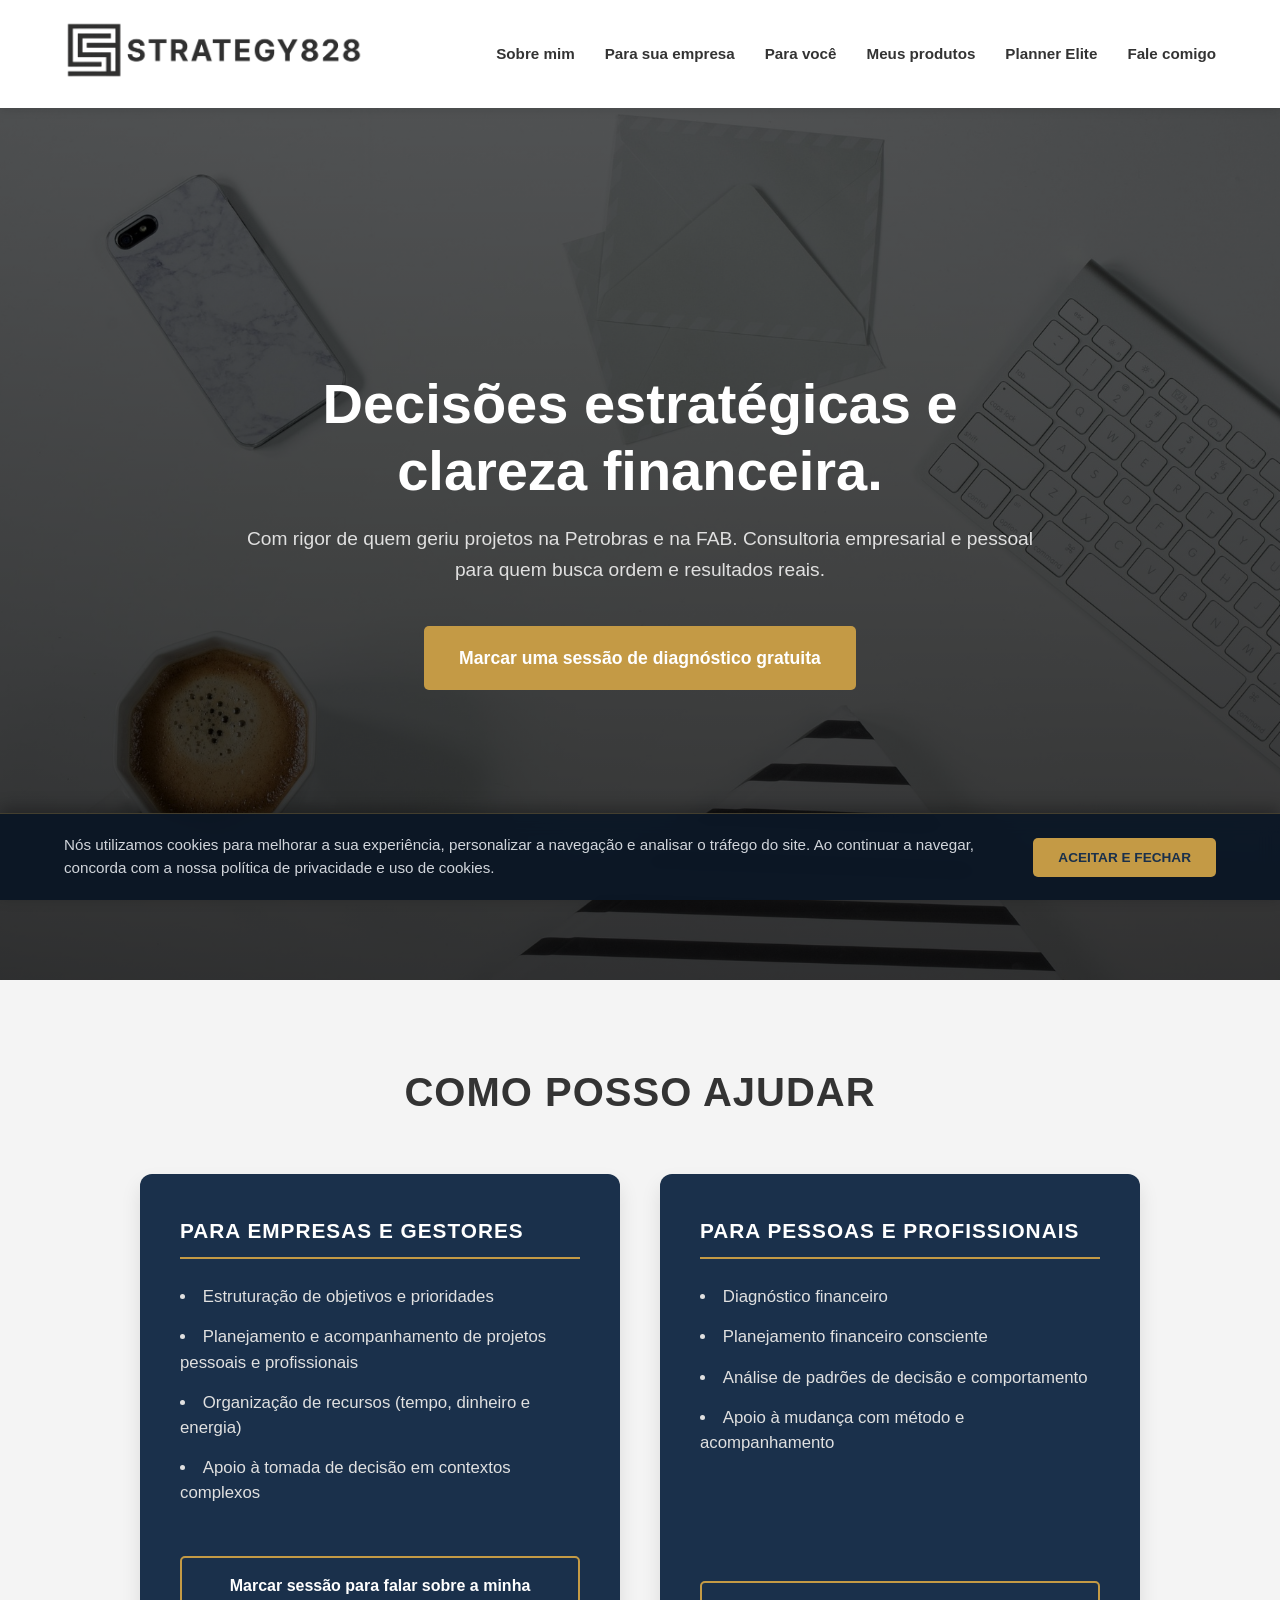
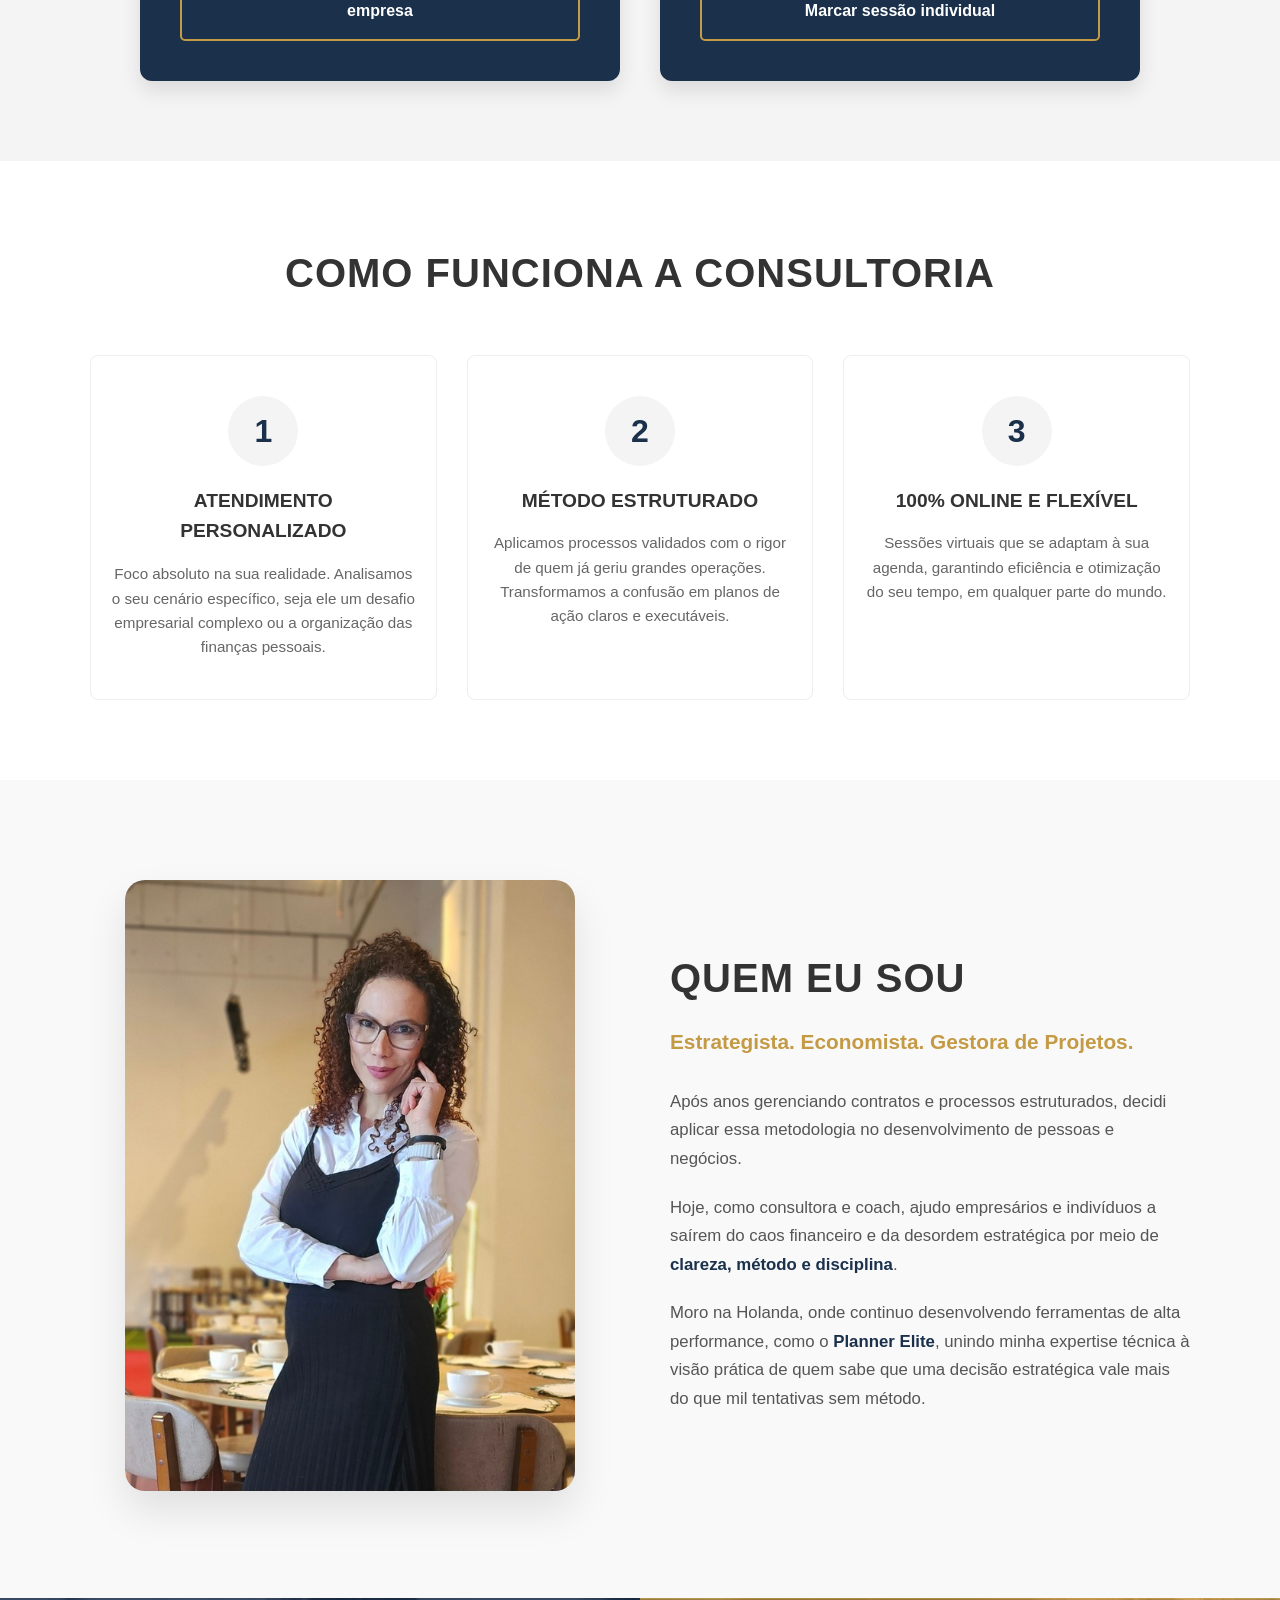
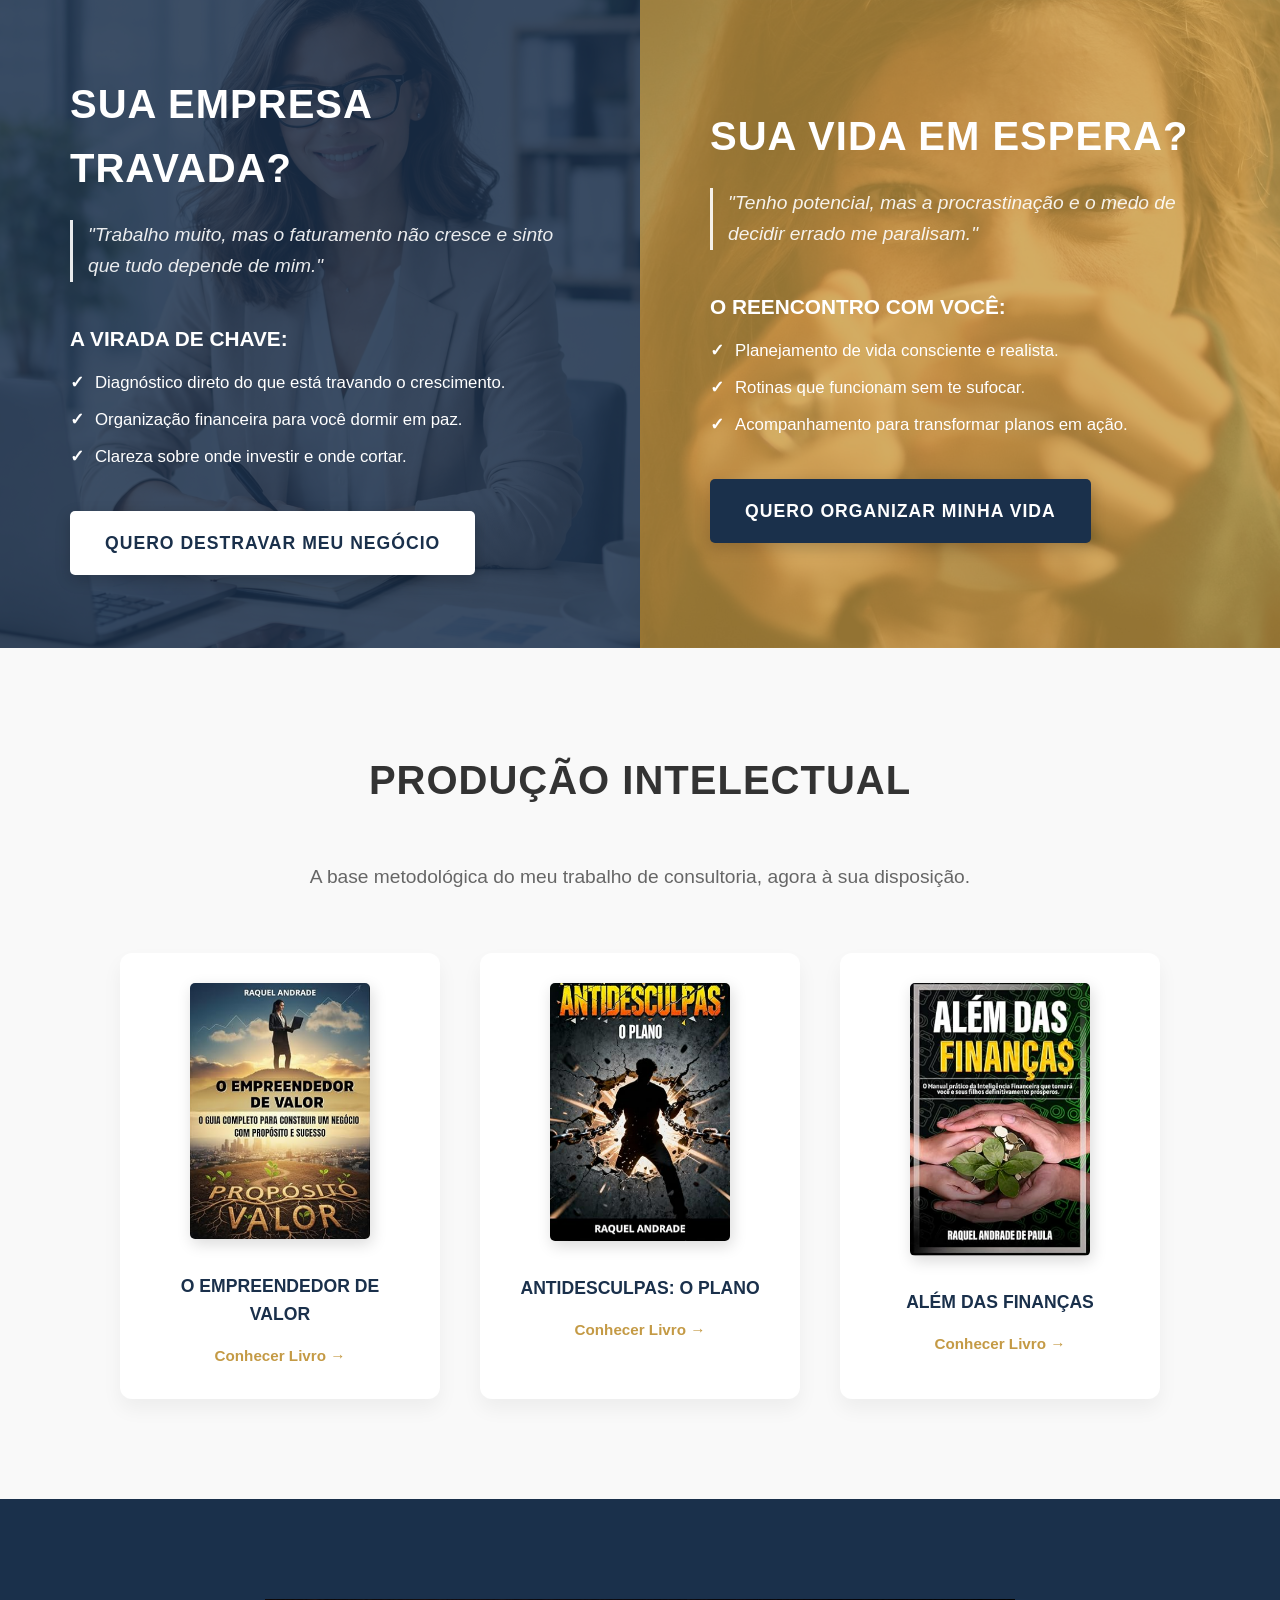
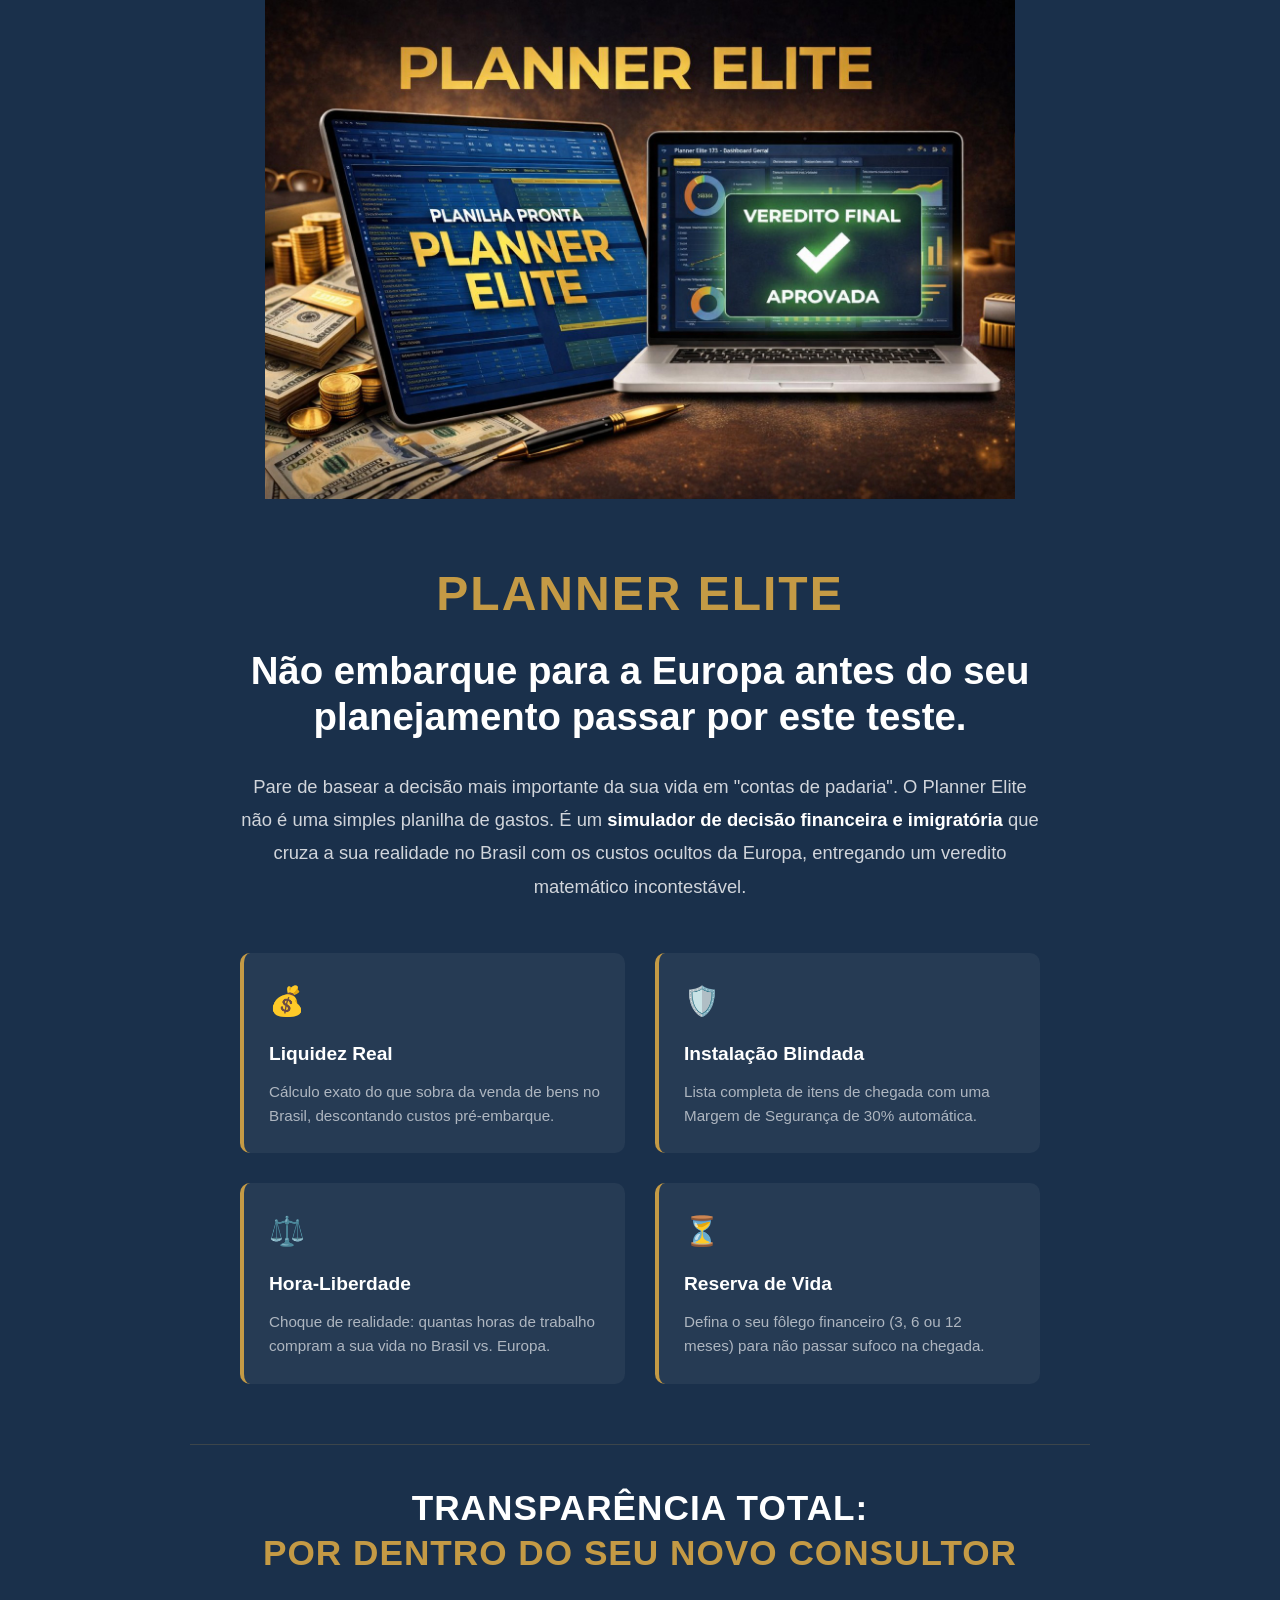
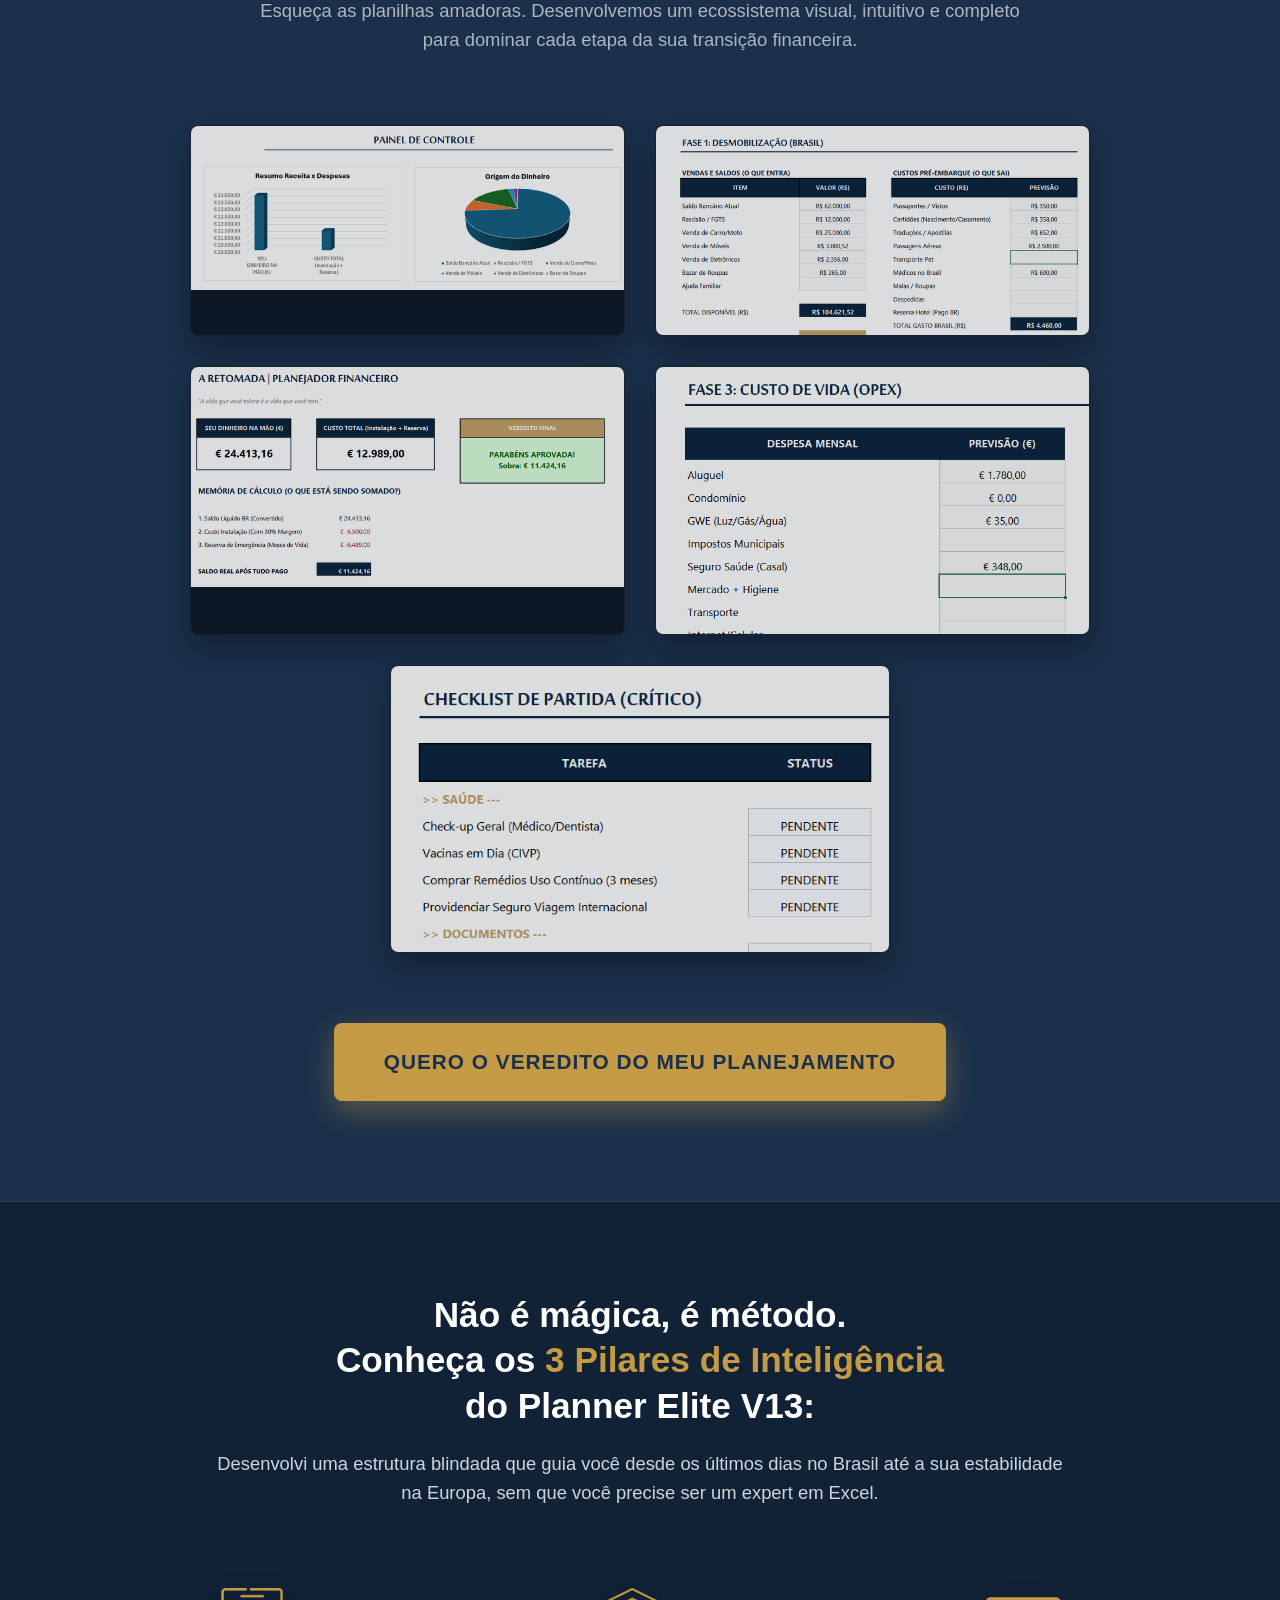
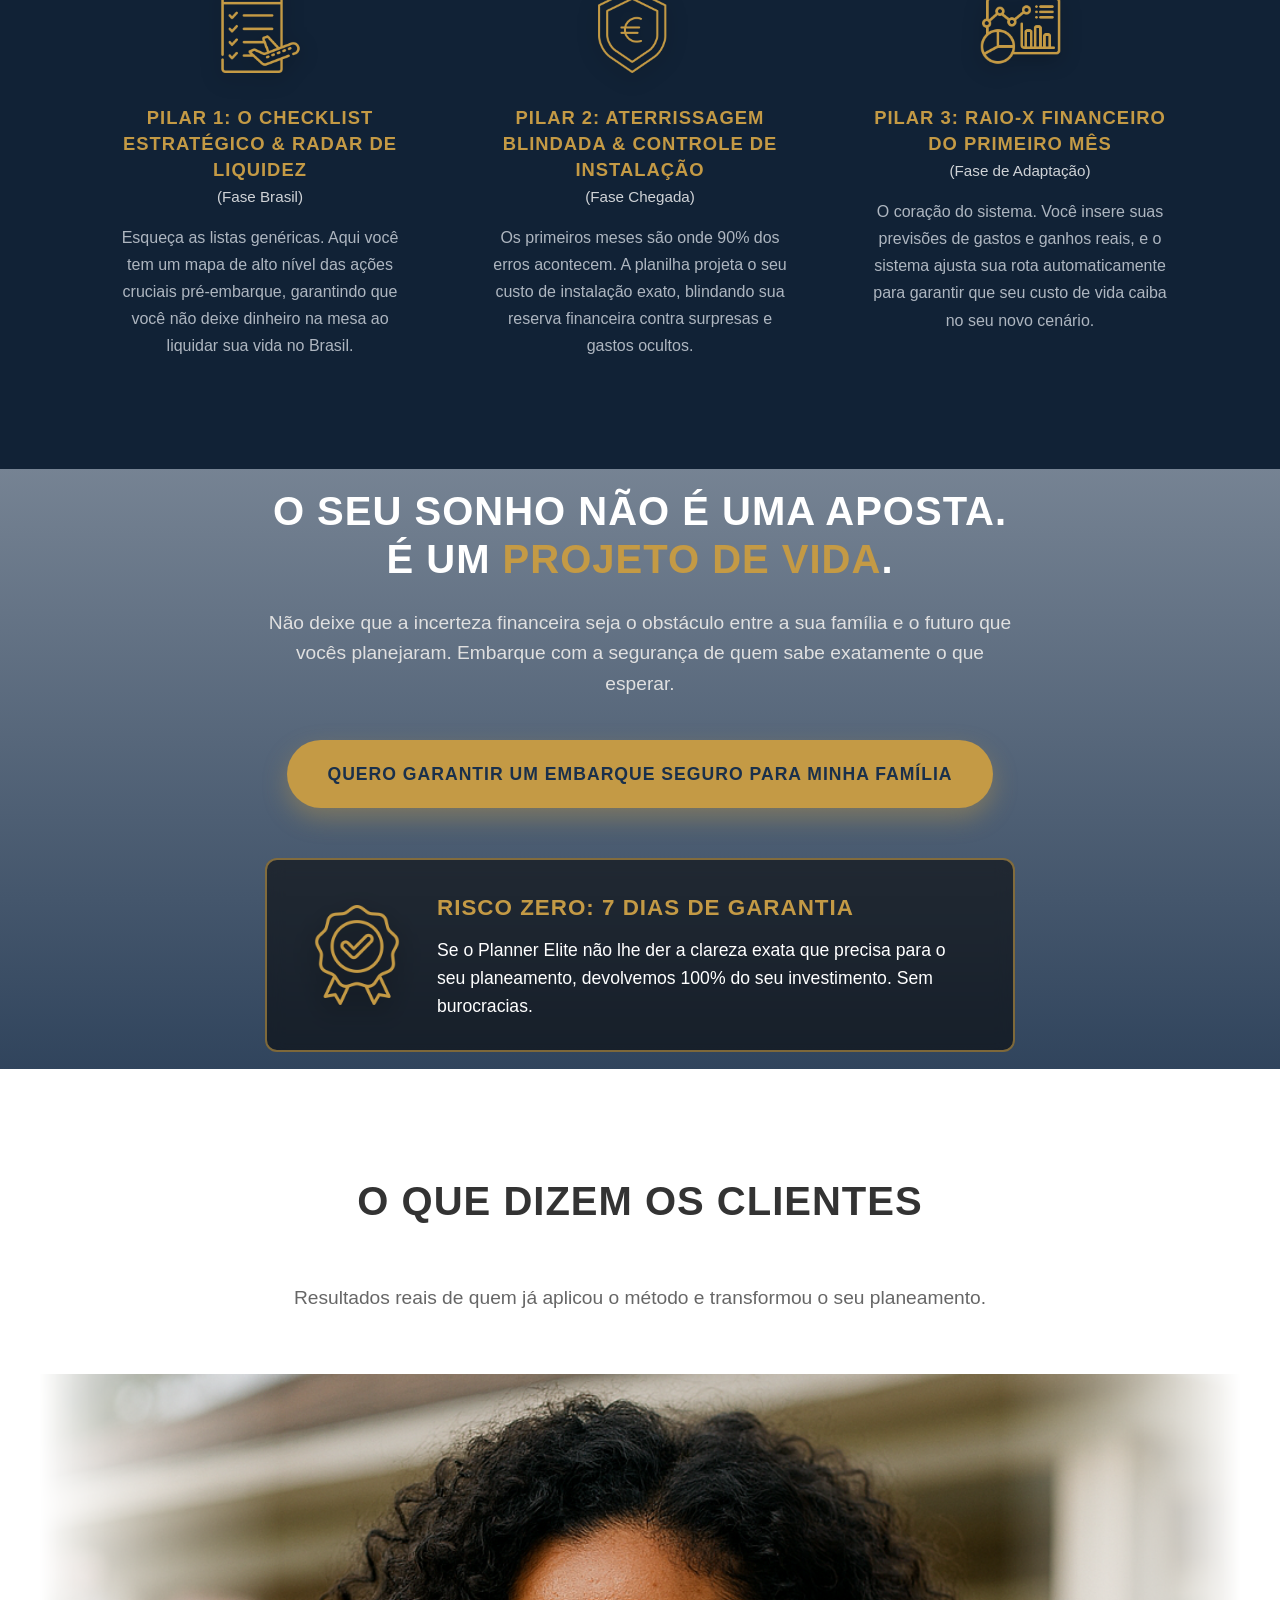
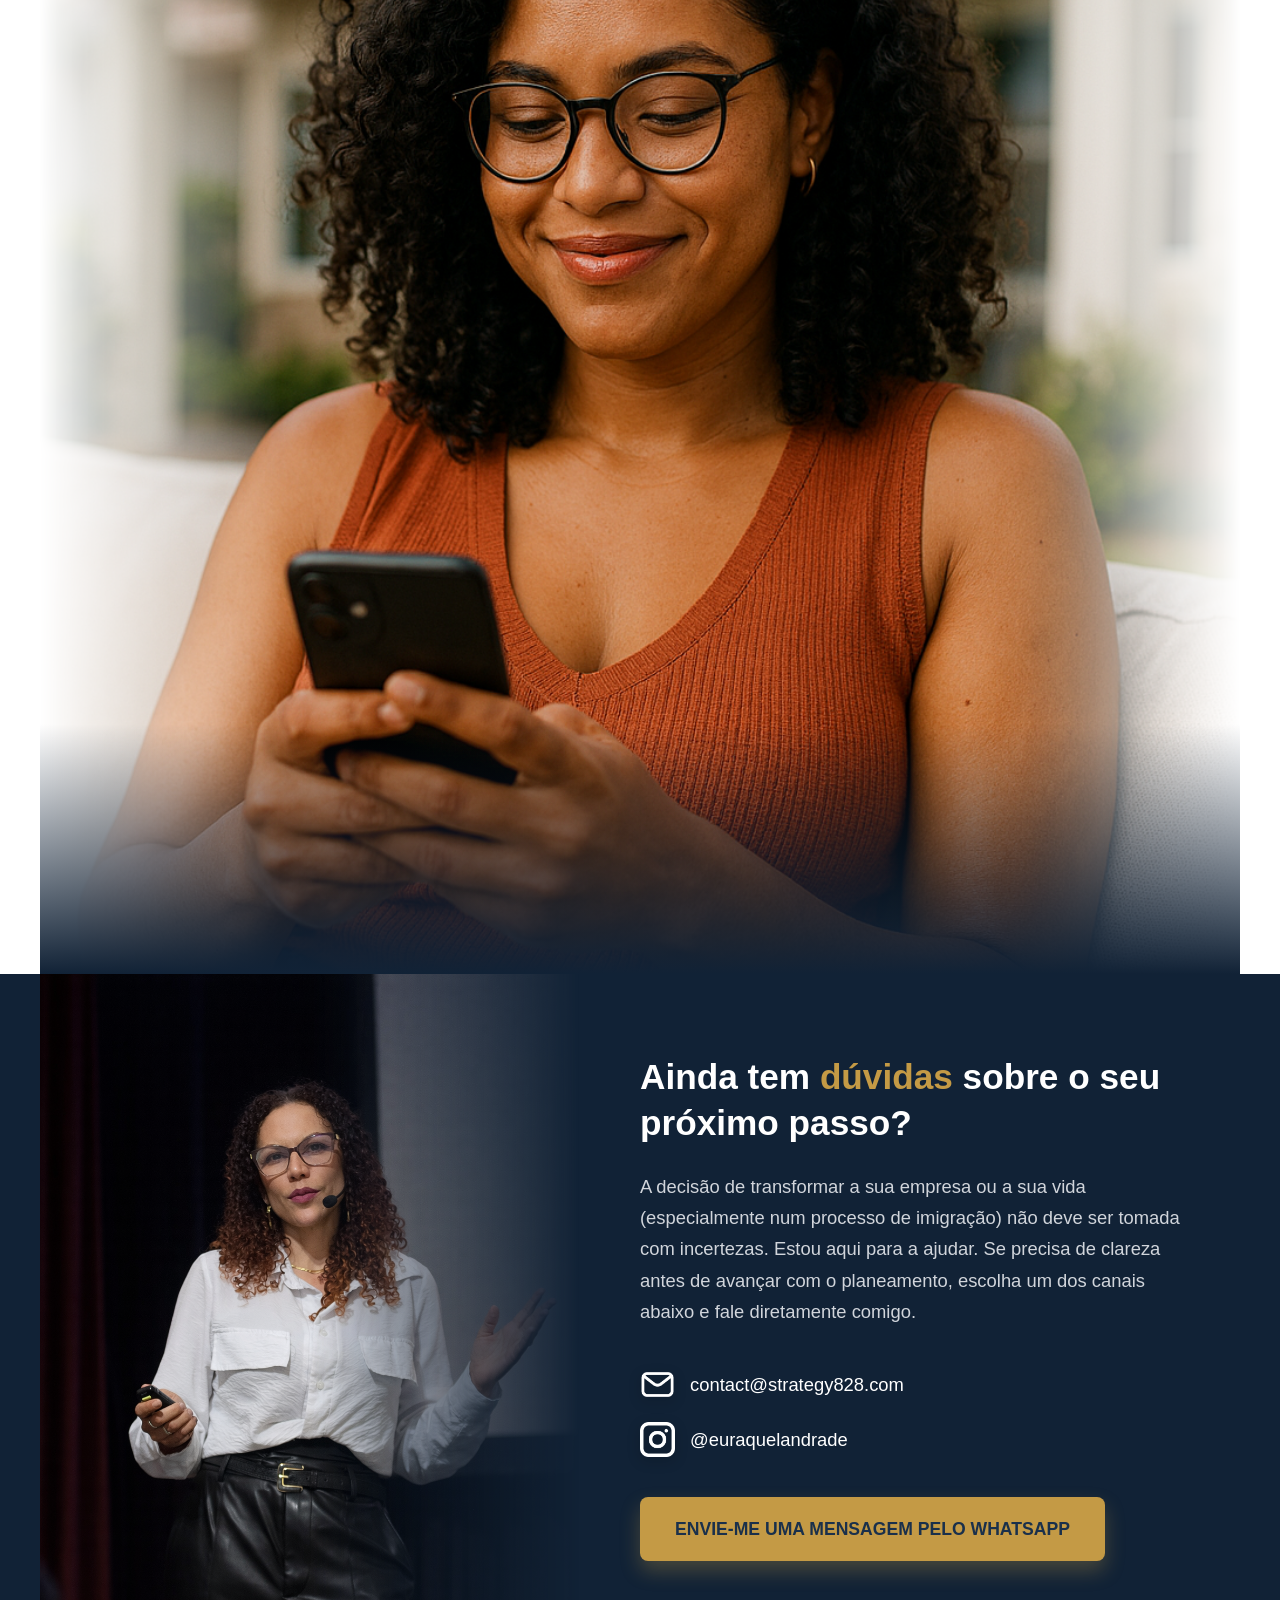
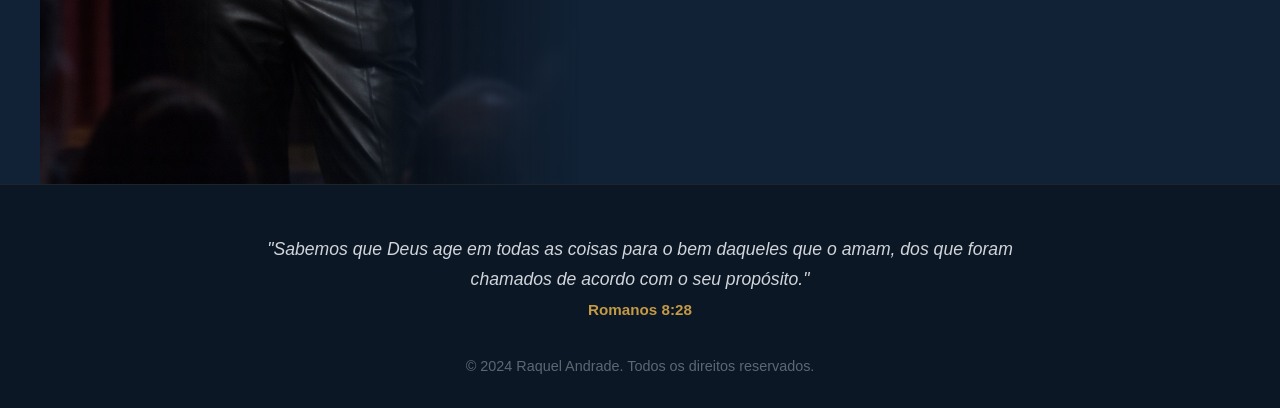
==== commit 1e80d461: "Banner de Cokkies" ====
--- a/index.html
+++ b/index.html
@@ -353,6 +353,13 @@
         </div>
     </section>
 
+    <div id="cookie-banner" class="cookie-banner" style="display: none;">
+        <div class="cookie-conteudo">
+            <p>Nós utilizamos cookies para melhorar a sua experiência, personalizar a navegação e analisar o tráfego do site. Ao continuar a navegar, concorda com a nossa política de privacidade e uso de cookies.</p>
+            <button id="aceitar-cookies" class="btn-cookie">Aceitar e Fechar</button>
+        </div>
+    </div>
+
     <footer class="rodape-site">
         <div class="rodape-container">
             <p class="versiculo">"Sabemos que Deus age em todas as coisas para o bem daqueles que o amam, dos que foram chamados de acordo com o seu propósito." <br><strong>Romanos 8:28</strong></p>
@@ -381,6 +388,26 @@
 
             }
         });
+
+        // ==========================================
+        // LÓGICA DO AVISO DE COOKIES
+        // ==========================================
+        const cookieBanner = document.getElementById('cookie-banner');
+        const btnAceitar = document.getElementById('aceitar-cookies');
+
+        // Verifica se o utilizador já aceitou no passado (olhando para o armazenamento local do navegador)
+        if (!localStorage.getItem('cookiesAceitos')) {
+            cookieBanner.style.display = 'block'; // Se não aceitou, mostra a barra
+        }
+
+        // Quando o botão é clicado
+        if (btnAceitar) {
+            btnAceitar.addEventListener('click', function() {
+                localStorage.setItem('cookiesAceitos', 'sim'); // Grava a permissão
+                cookieBanner.style.display = 'none'; // Esconde a barra imediatamente
+            });
+        }
+
     </script>
 
 </body>
--- a/css/style.css
+++ b/css/style.css
@@ -1464,4 +1464,67 @@
     .link-item {
         justify-content: center; /* Centraliza os links de contacto */
     }
+}
+
+/* ======================================================= */
+/* AVISO DE COOKIES (RGPD / LGPD)                          */
+/* ======================================================= */
+.cookie-banner {
+    position: fixed;
+    bottom: 0;
+    left: 0;
+    width: 100%;
+    background-color: rgba(11, 23, 37, 0.95); /* Azul muito escuro com leve transparência */
+    color: #d1d5db;
+    padding: 20px 5%;
+    z-index: 9999; /* Garante que fica acima de TUDO no site */
+    box-shadow: 0 -5px 15px rgba(0,0,0,0.3);
+    backdrop-filter: blur(10px);
+    border-top: 1px solid rgba(196, 154, 69, 0.3);
+}
+
+.cookie-conteudo {
+    max-width: 1200px;
+    margin: 0 auto;
+    display: flex;
+    align-items: center;
+    justify-content: space-between;
+    gap: 20px;
+}
+
+.cookie-conteudo p {
+    font-size: 0.95rem;
+    line-height: 1.5;
+    margin: 0;
+    flex: 1;
+}
+
+.btn-cookie {
+    background-color: #c49a45;
+    color: #1a304b;
+    border: none;
+    padding: 12px 25px;
+    font-weight: bold;
+    border-radius: 5px;
+    cursor: pointer;
+    white-space: nowrap;
+    transition: all 0.3s ease;
+    text-transform: uppercase;
+    font-size: 0.85rem;
+}
+
+.btn-cookie:hover {
+    background-color: #ffffff;
+    transform: translateY(-2px);
+}
+
+/* Responsividade para telemóveis */
+@media (max-width: 768px) {
+    .cookie-conteudo {
+        flex-direction: column;
+        text-align: center;
+    }
+    .btn-cookie {
+        width: 100%;
+    }
 }
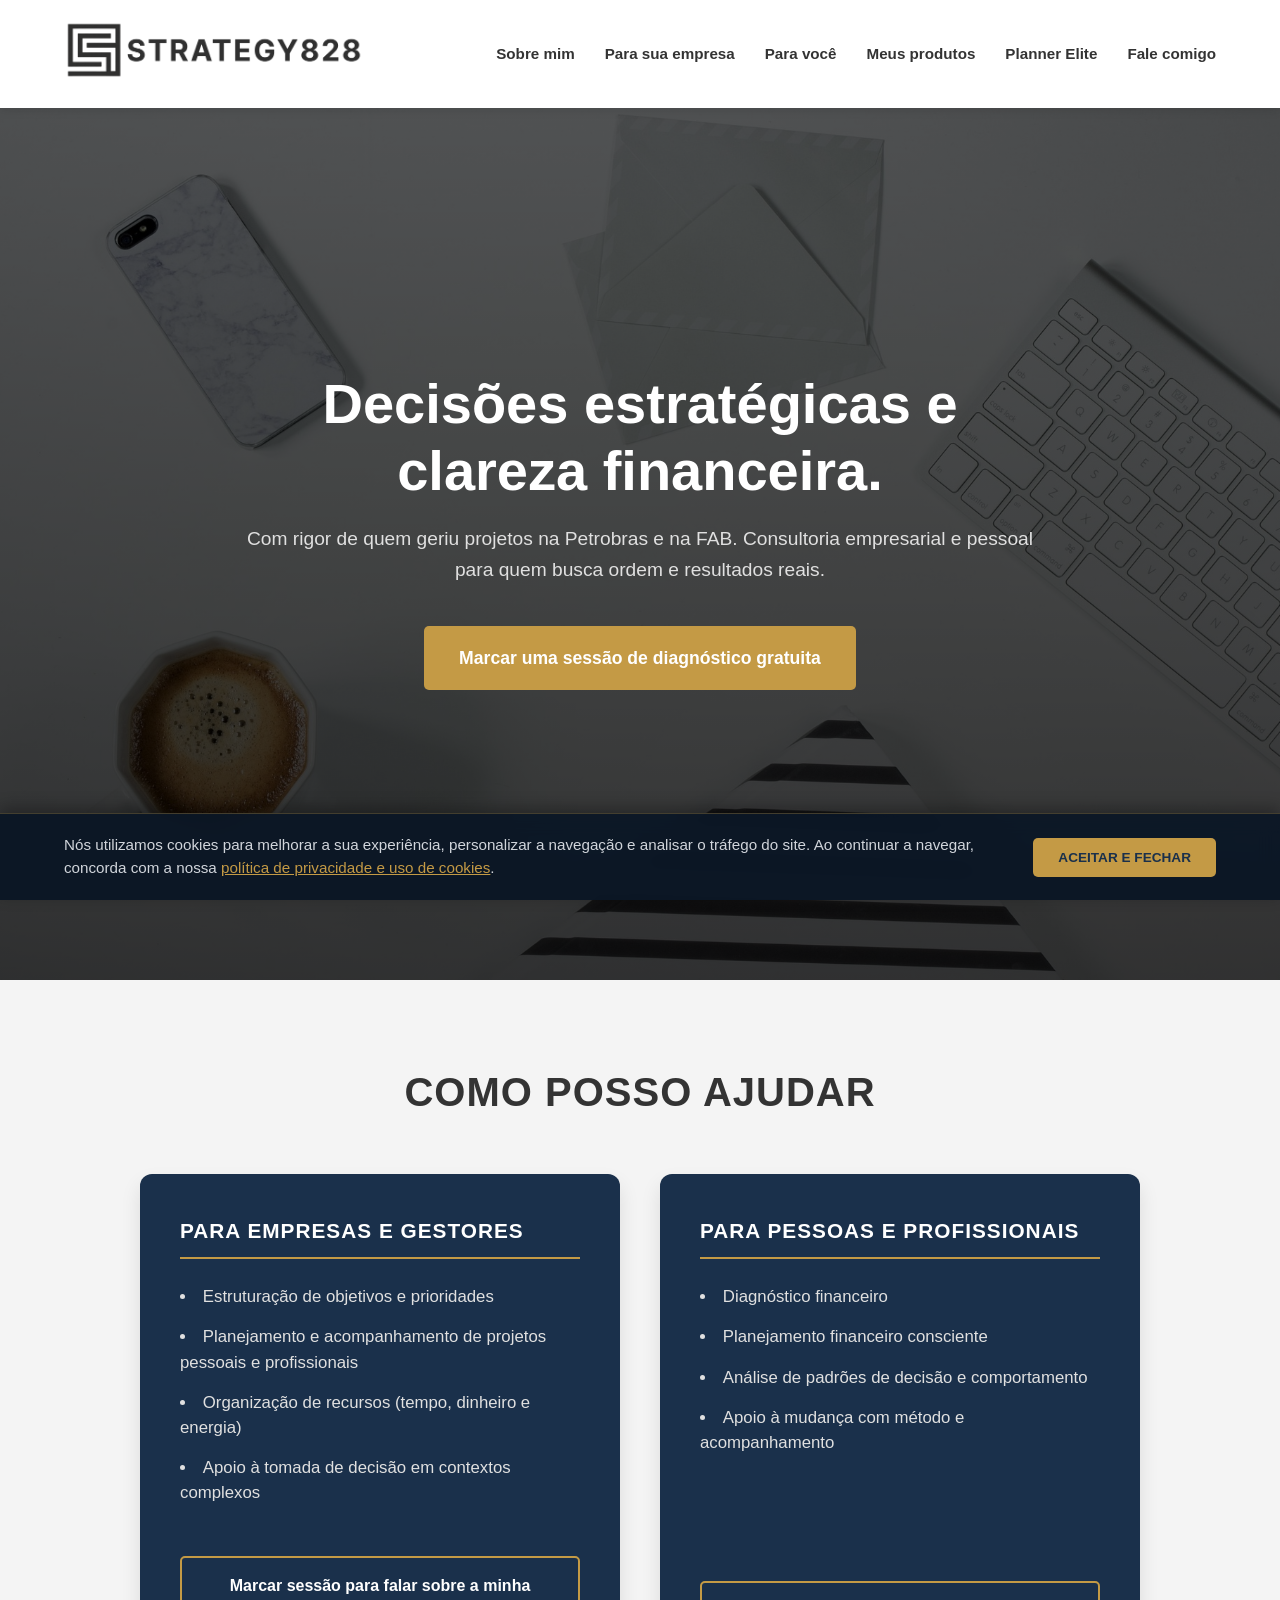
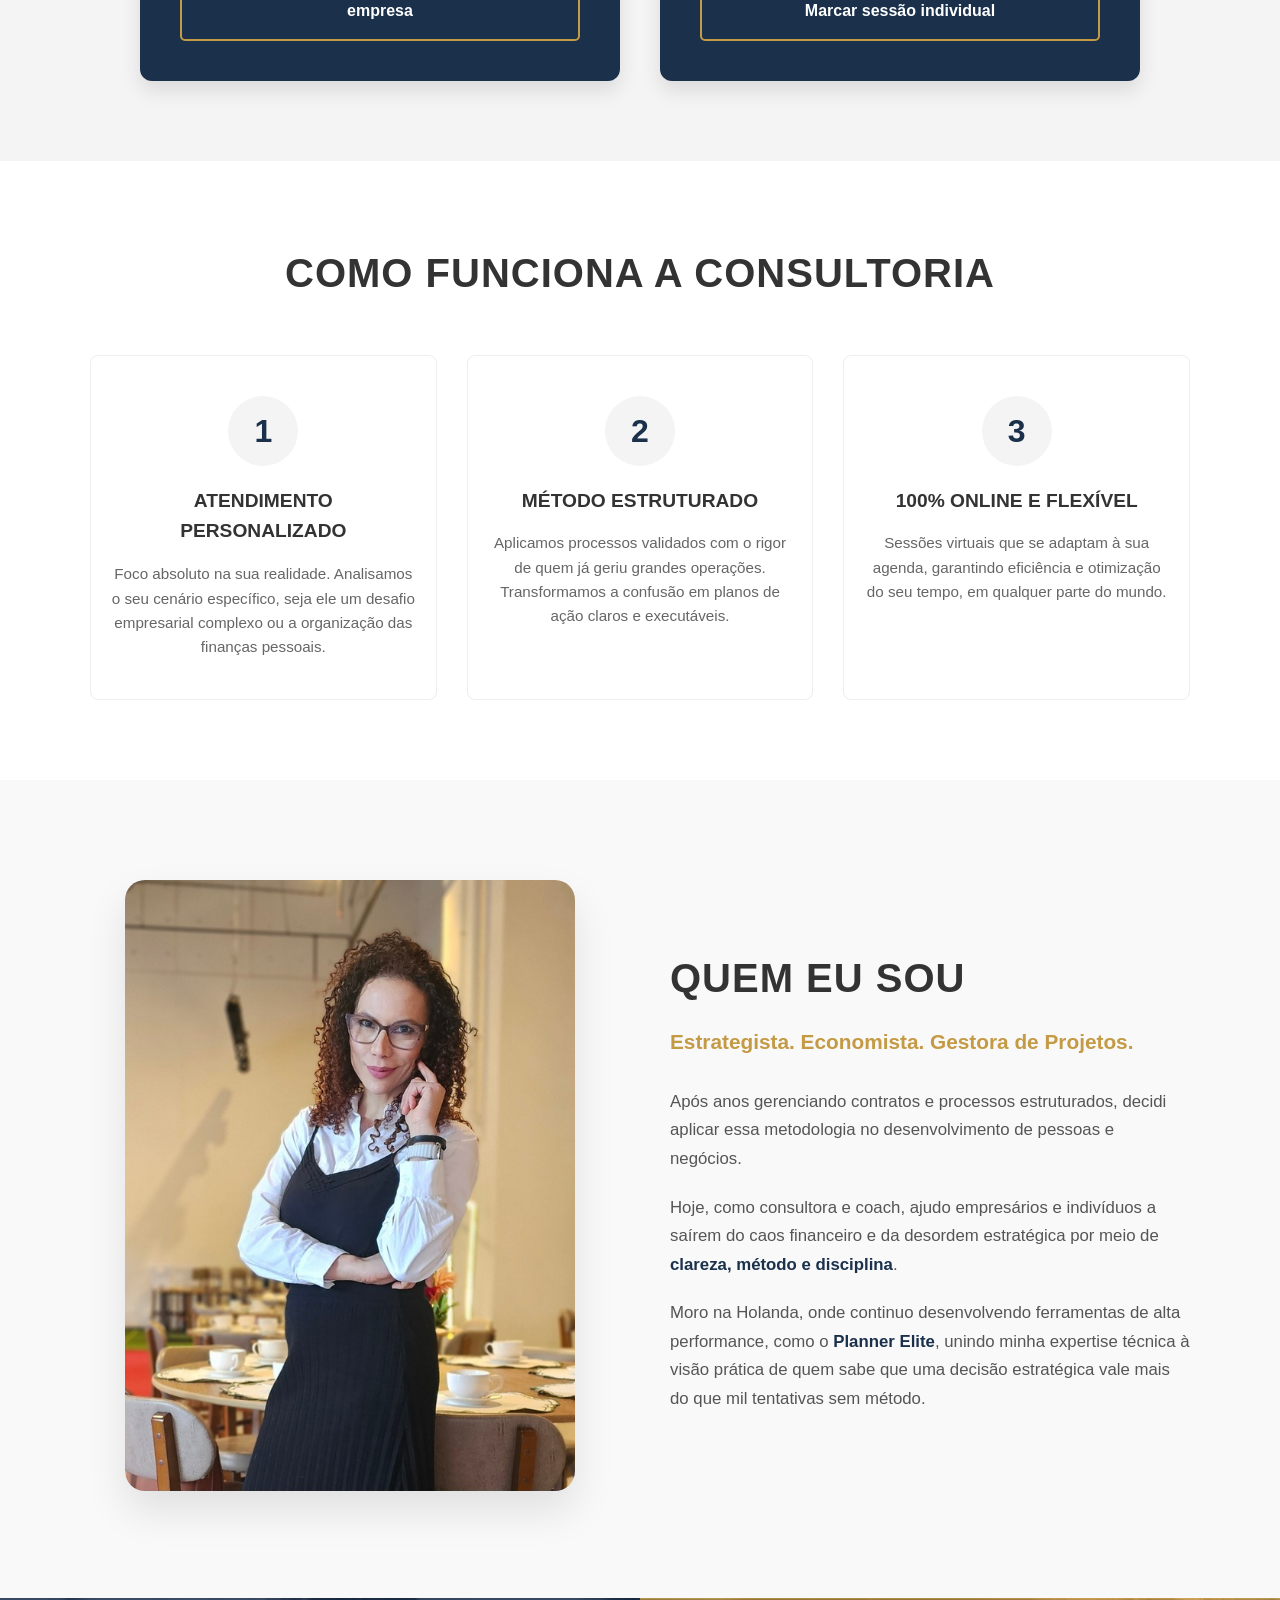
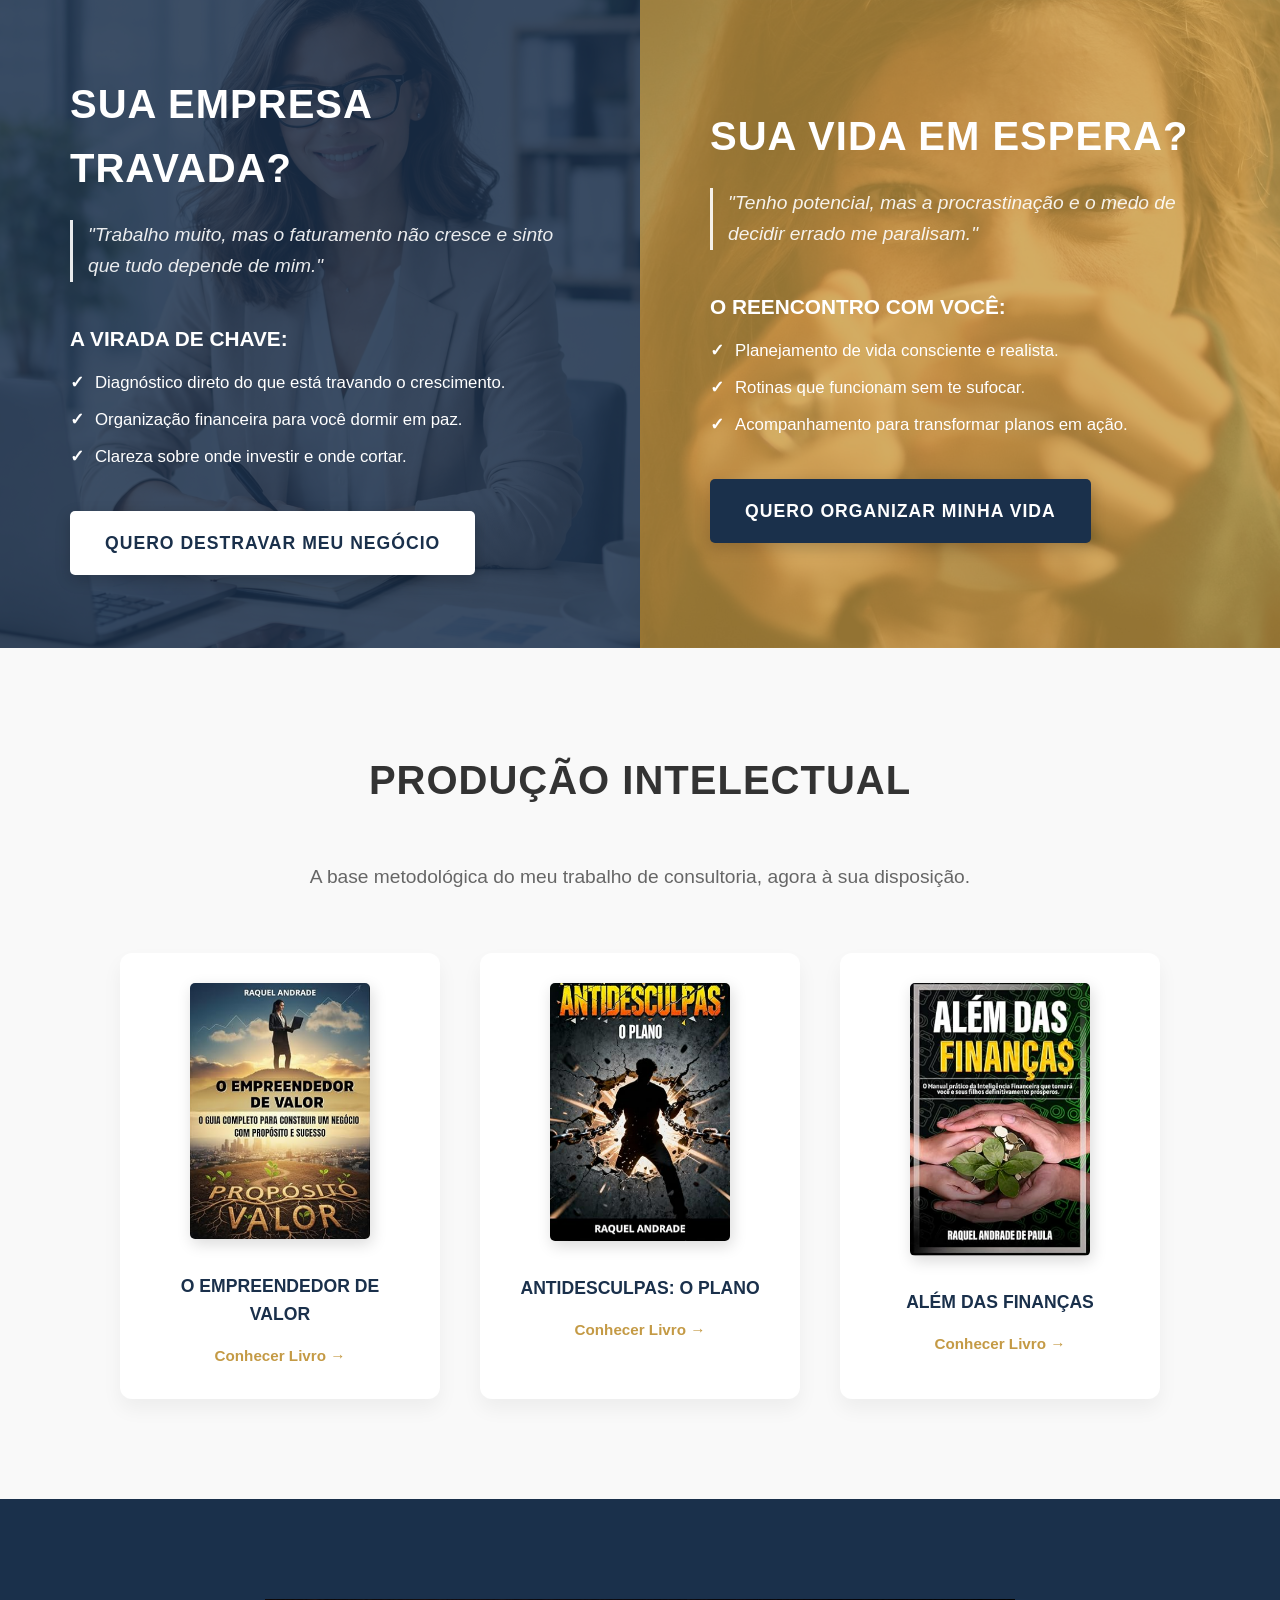
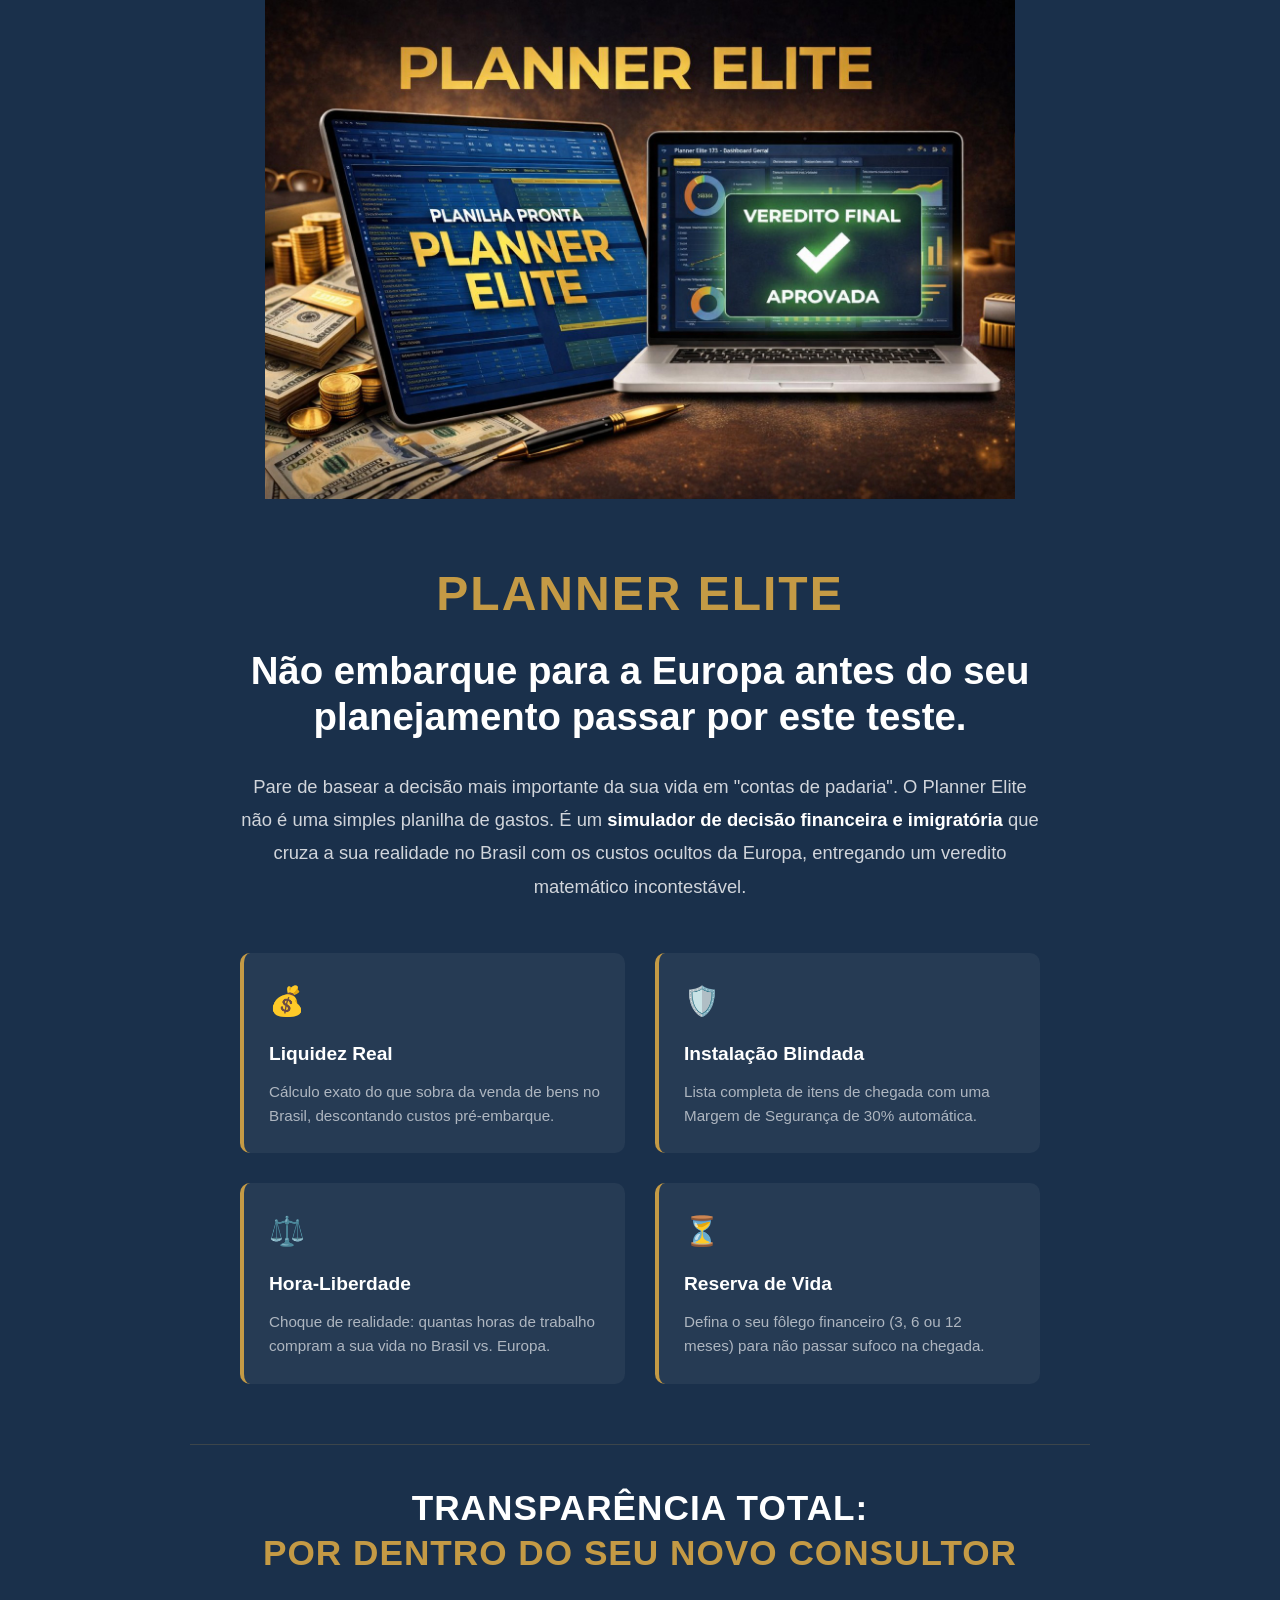
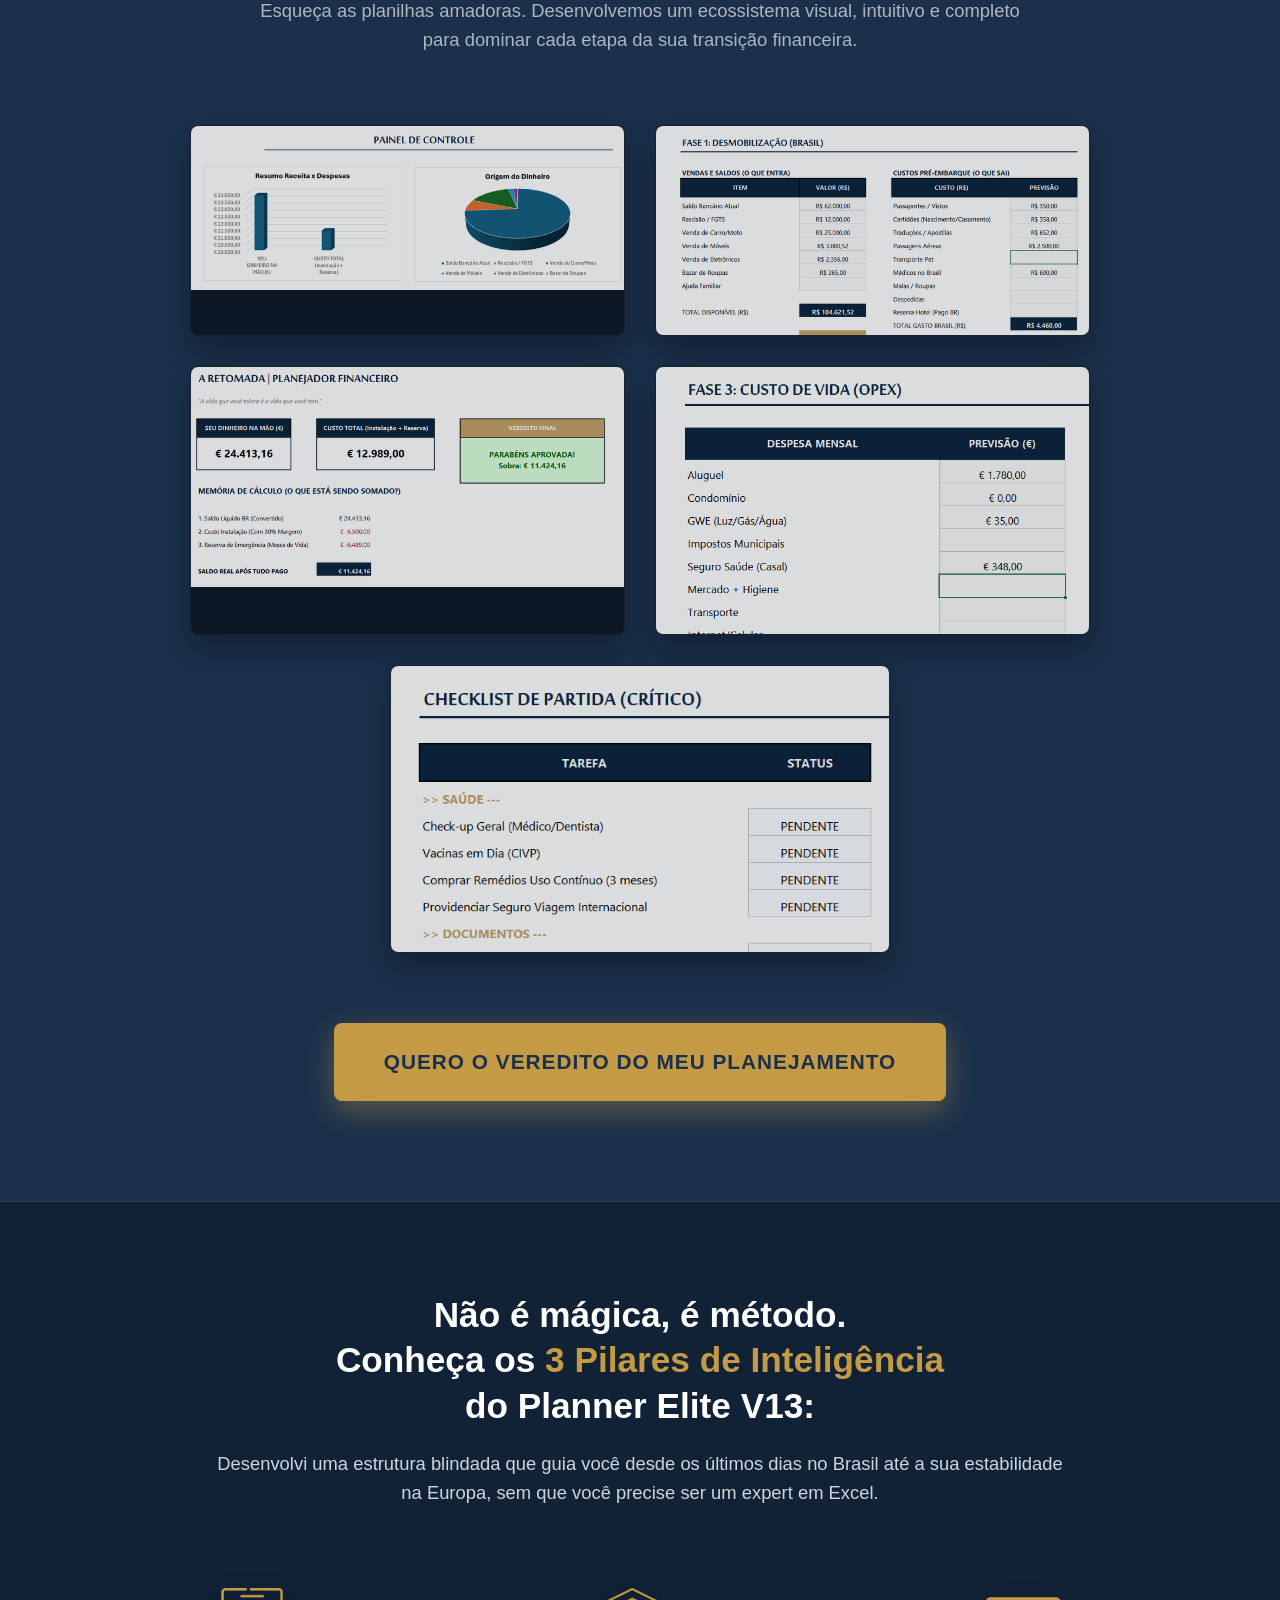
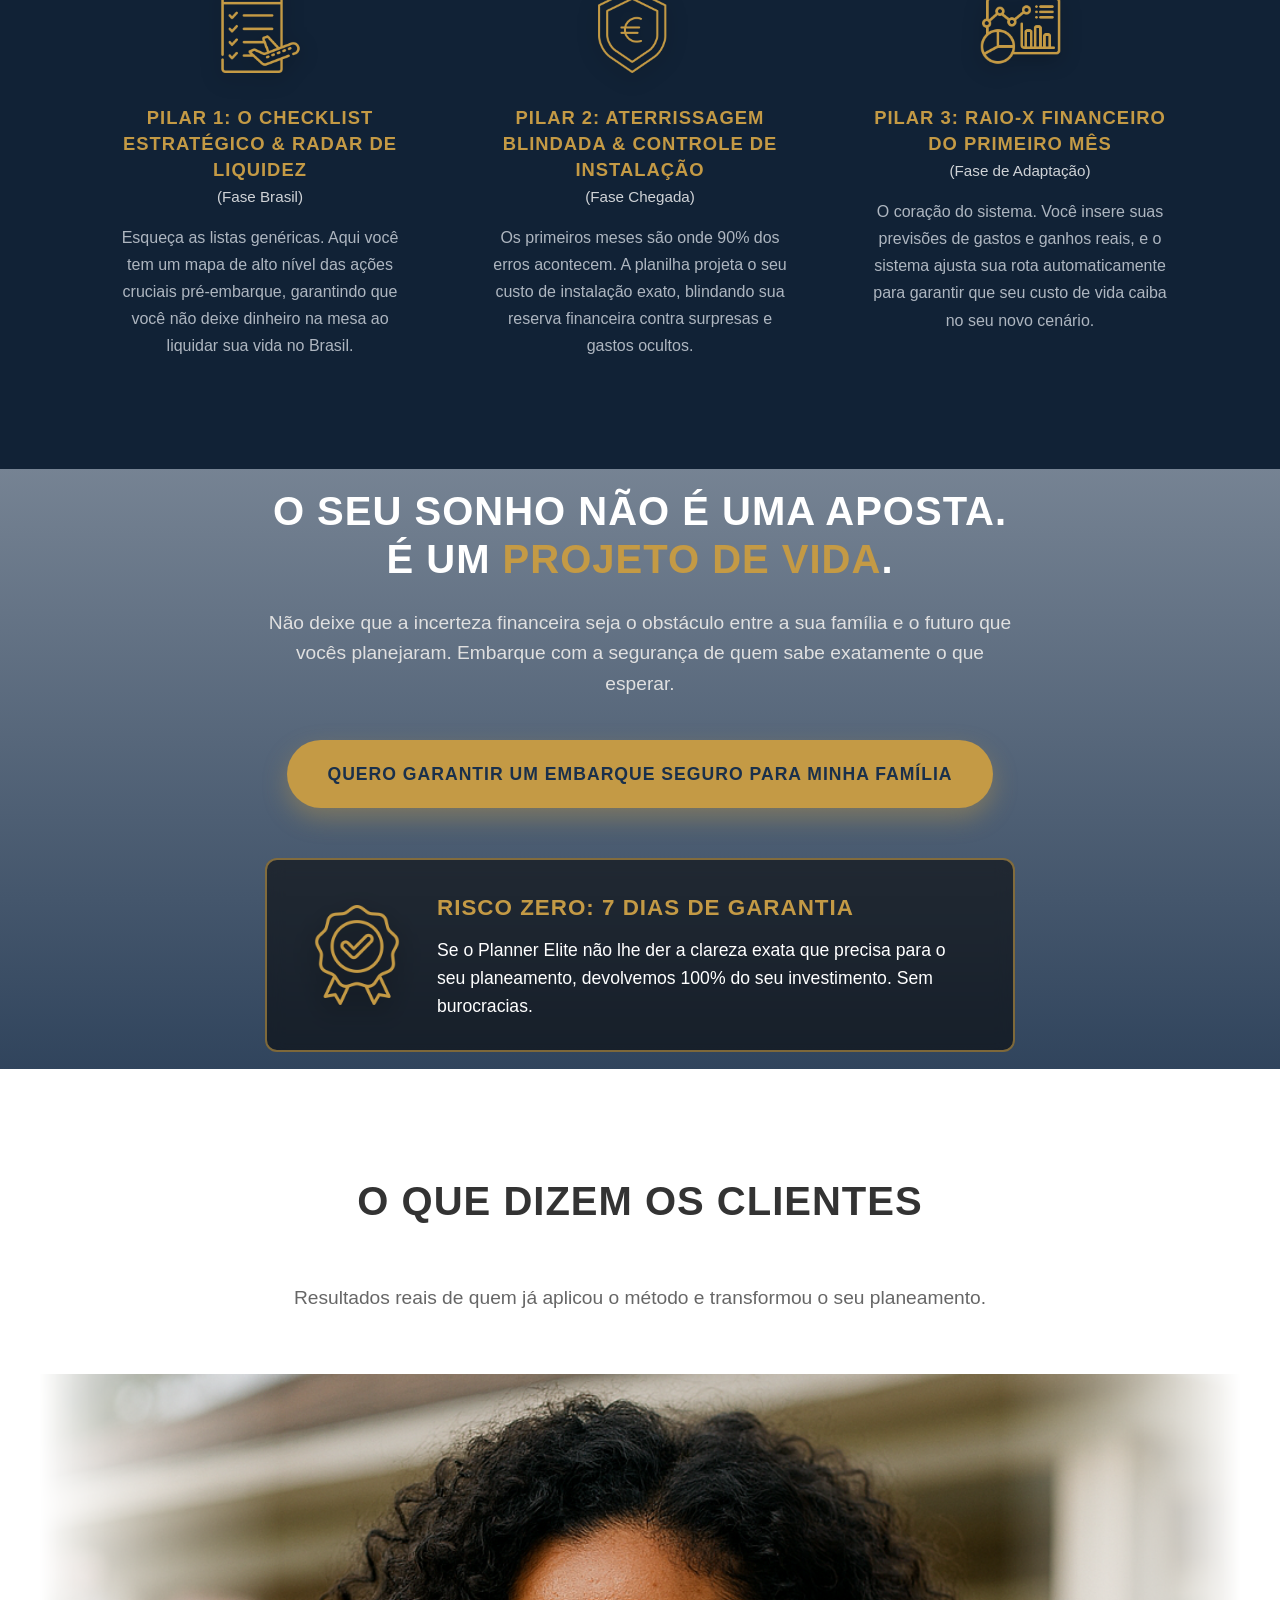
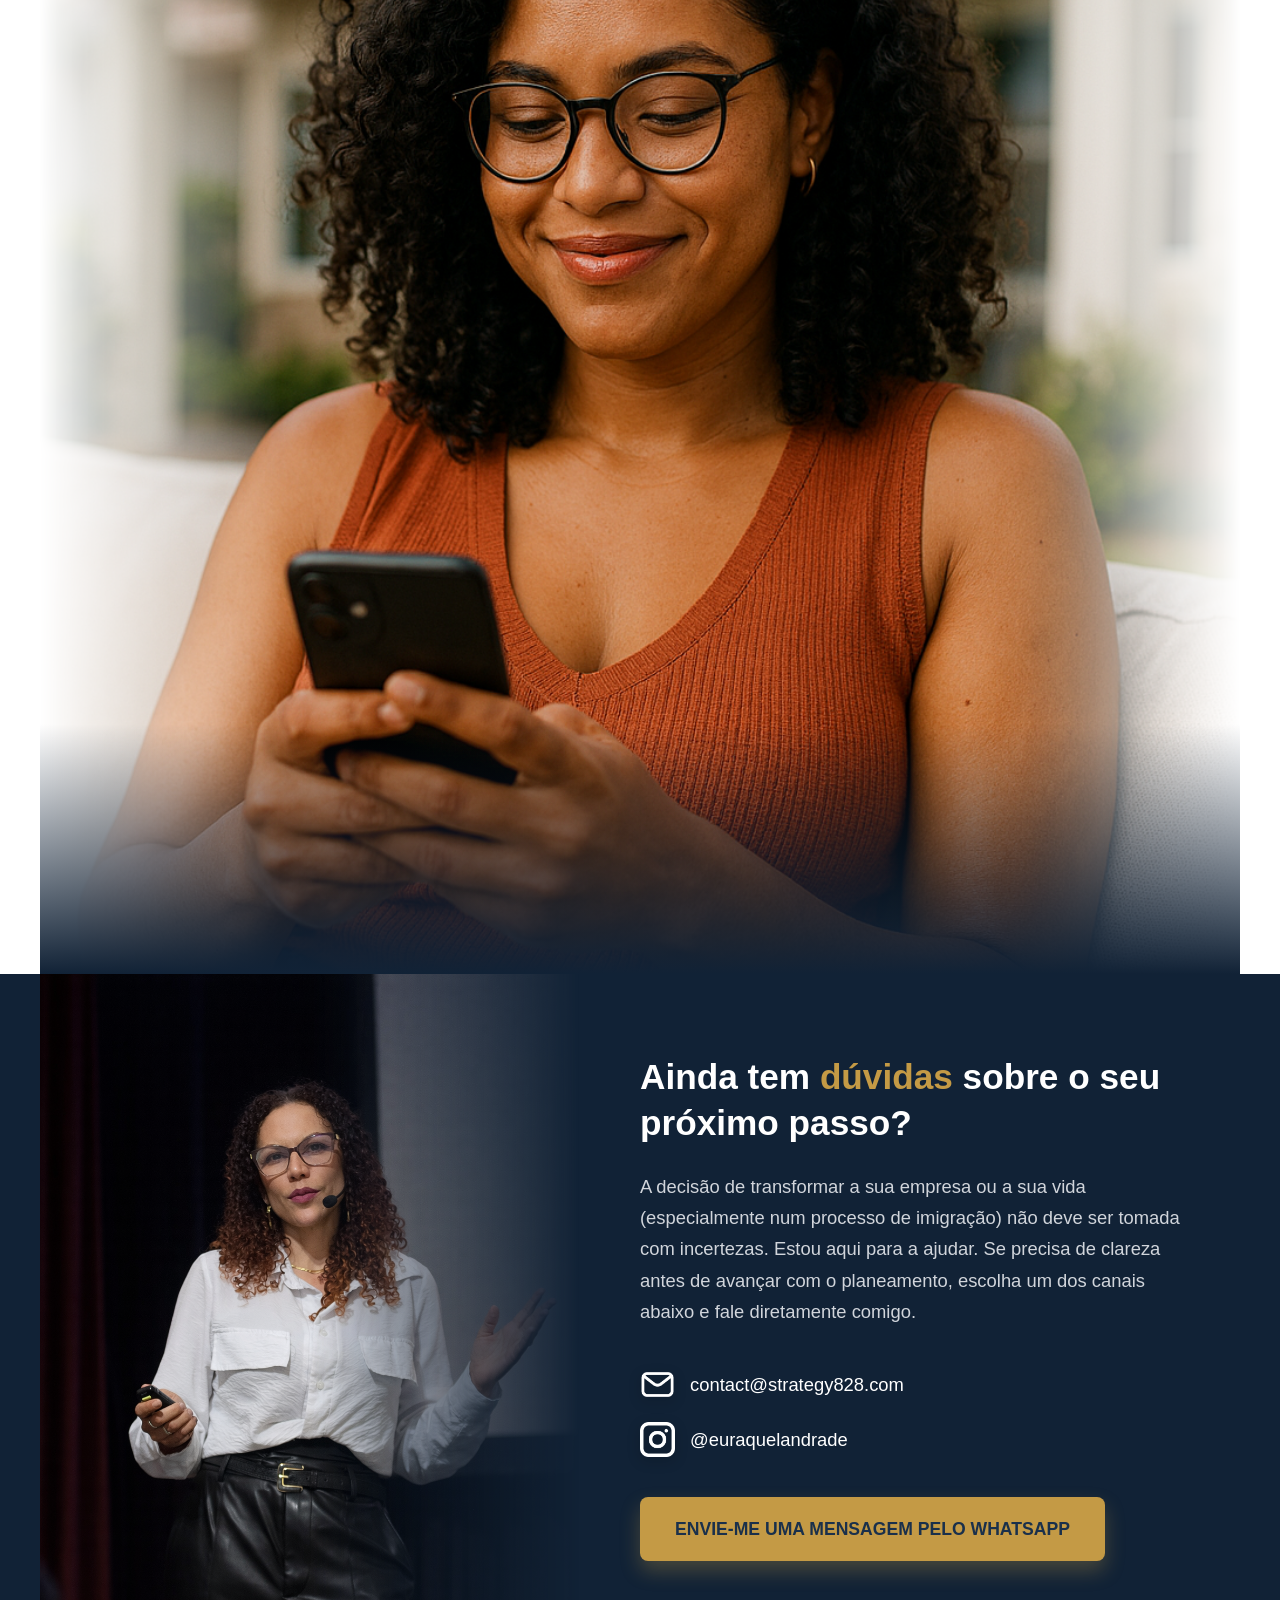
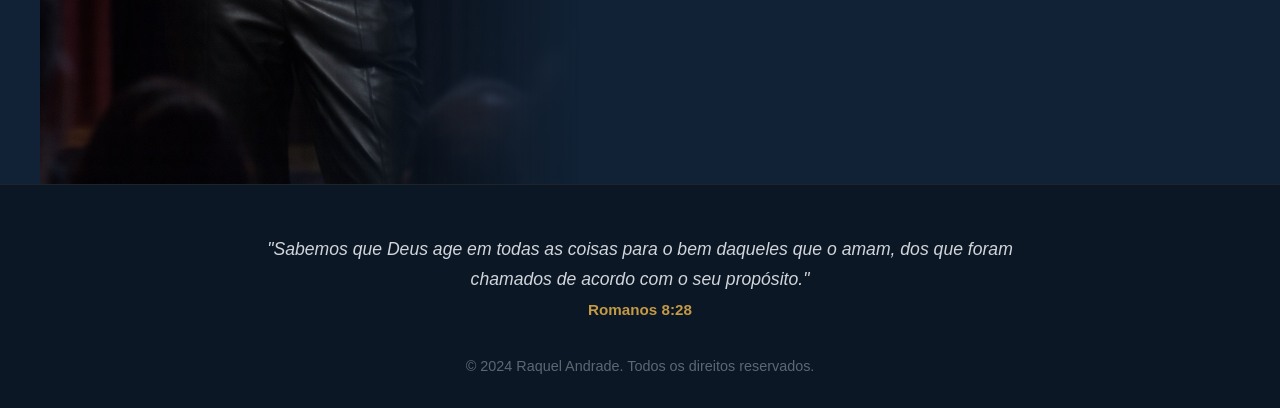
==== commit f8fccc22: "Implementação da política de privacidade em uma página específica e adicionamos o link no banner de " ====
--- a/index.html
+++ b/index.html
@@ -355,7 +355,7 @@
 
     <div id="cookie-banner" class="cookie-banner" style="display: none;">
         <div class="cookie-conteudo">
-            <p>Nós utilizamos cookies para melhorar a sua experiência, personalizar a navegação e analisar o tráfego do site. Ao continuar a navegar, concorda com a nossa política de privacidade e uso de cookies.</p>
+            <p>Nós utilizamos cookies para melhorar a sua experiência, personalizar a navegação e analisar o tráfego do site. Ao continuar a navegar, concorda com a nossa <a href="privacidade.html" style="color: #c49a45; text-decoration: underline;">política de privacidade e uso de cookies</a>.</p>
             <button id="aceitar-cookies" class="btn-cookie">Aceitar e Fechar</button>
         </div>
     </div>
